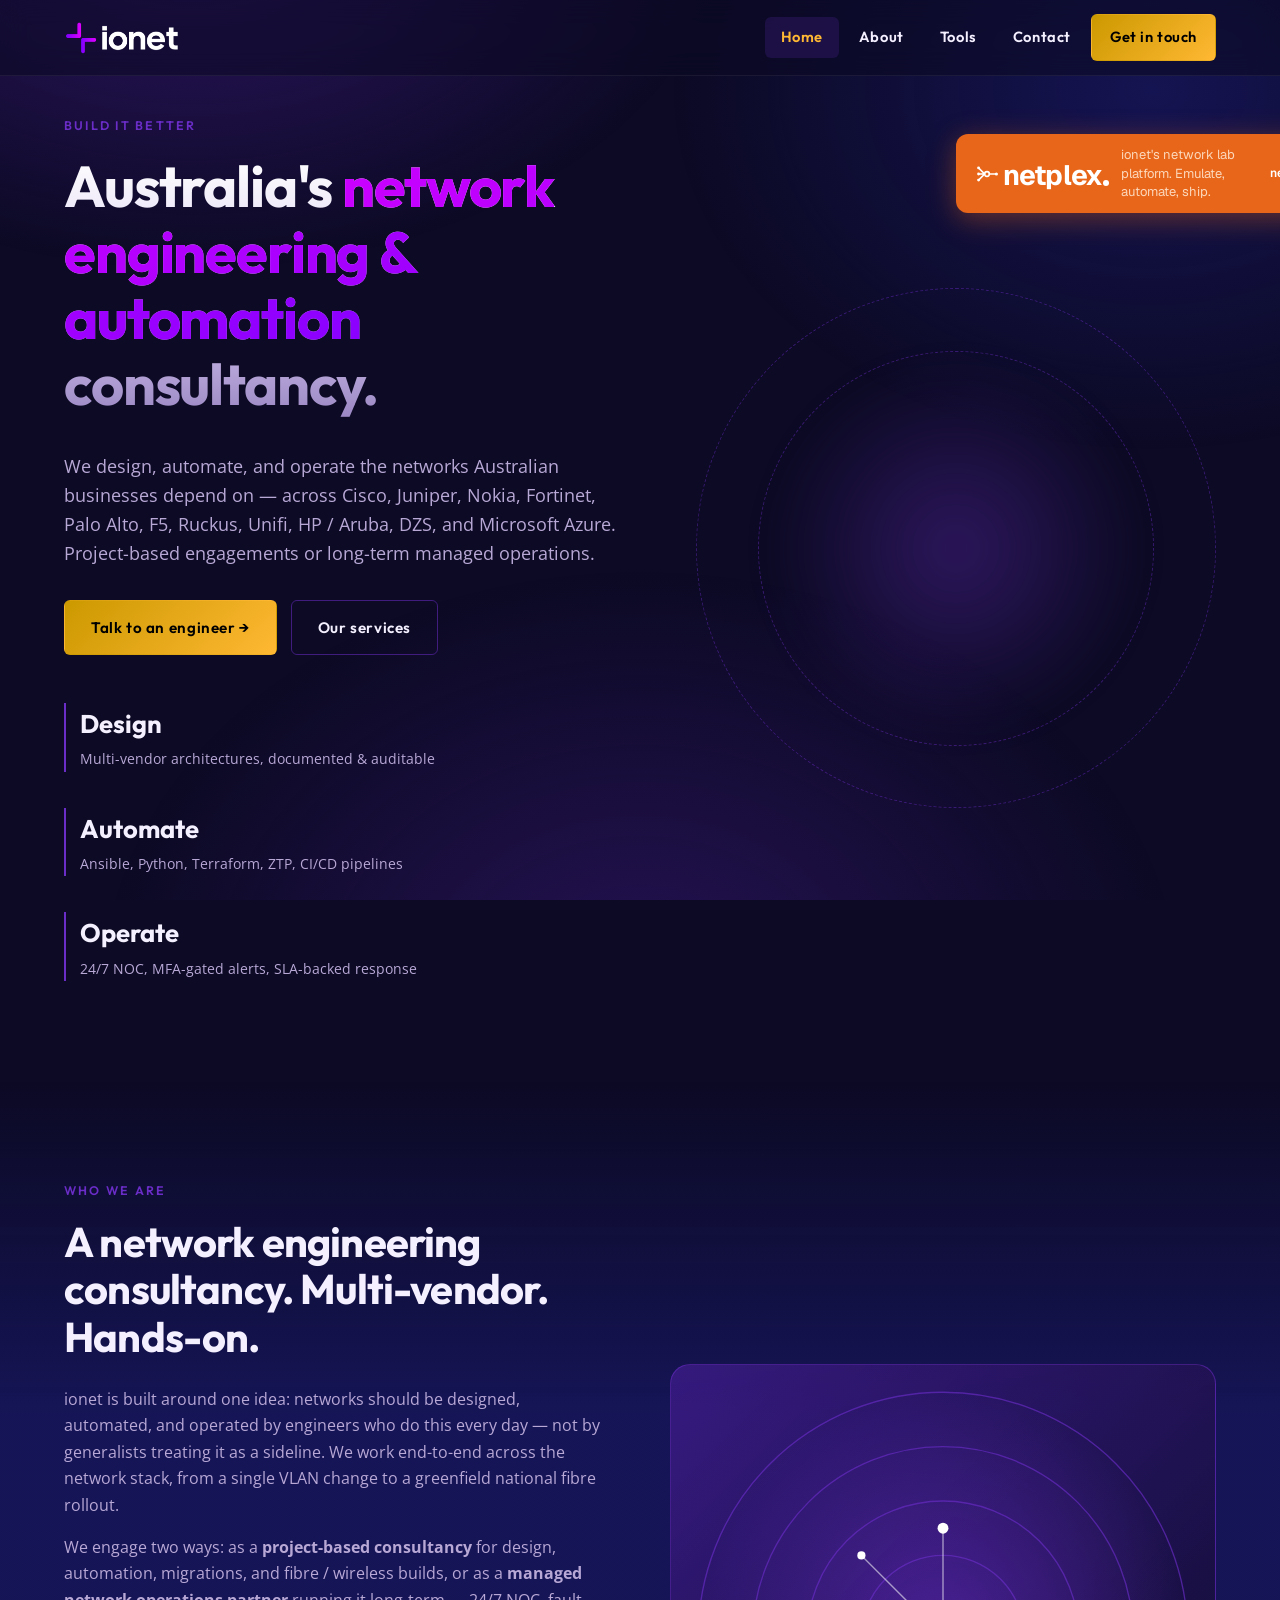
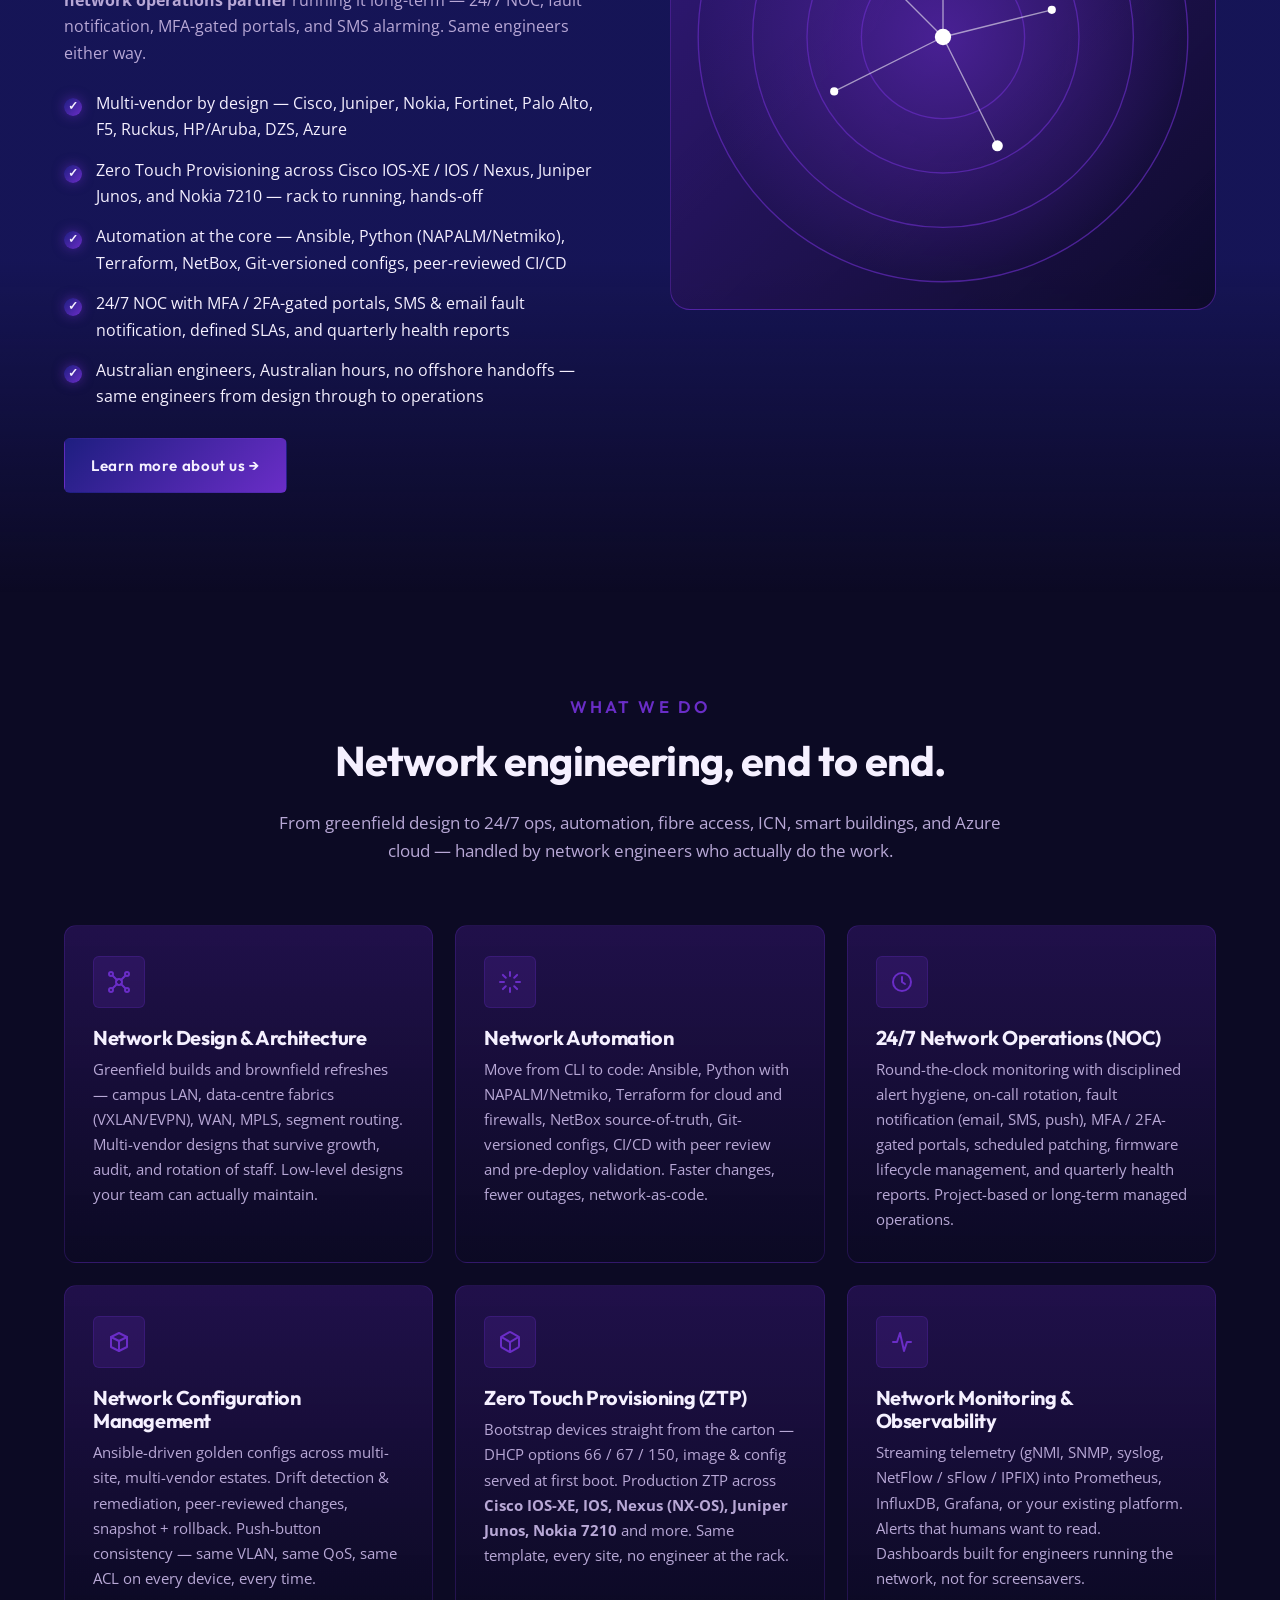
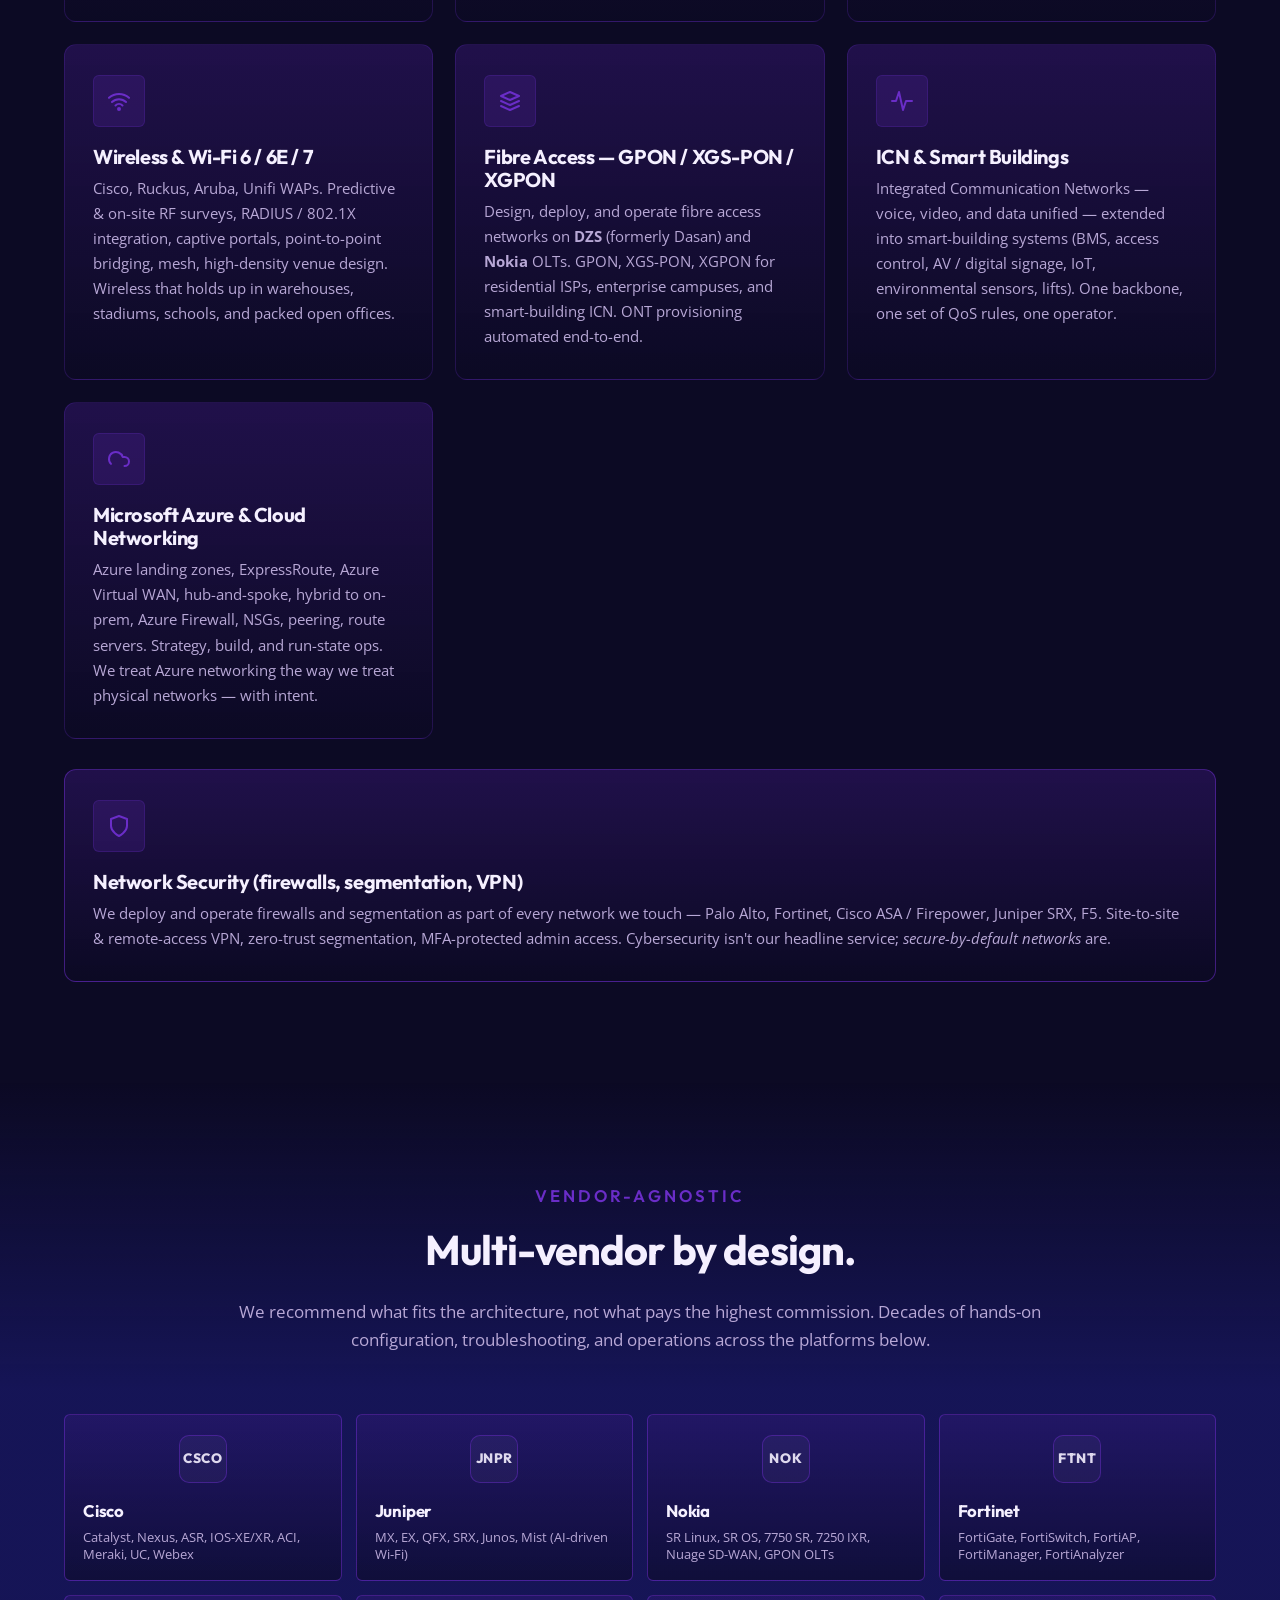
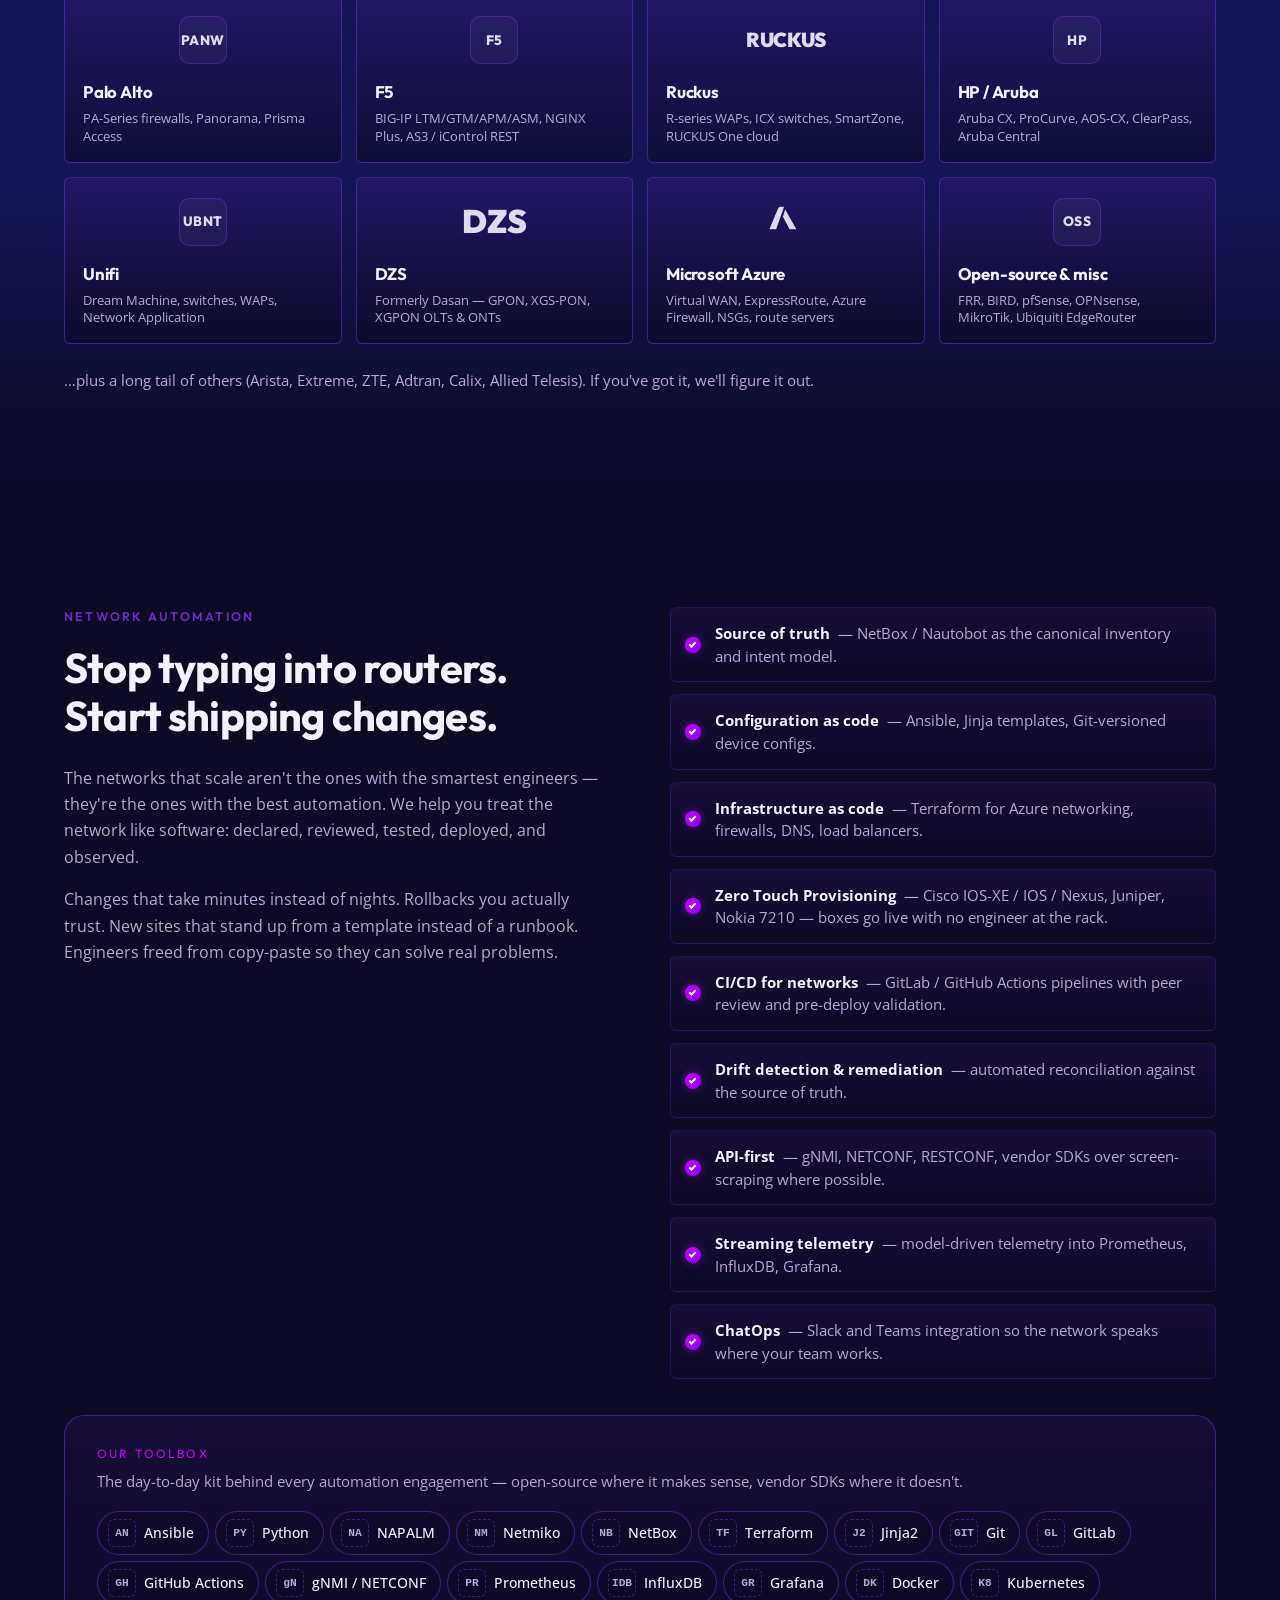
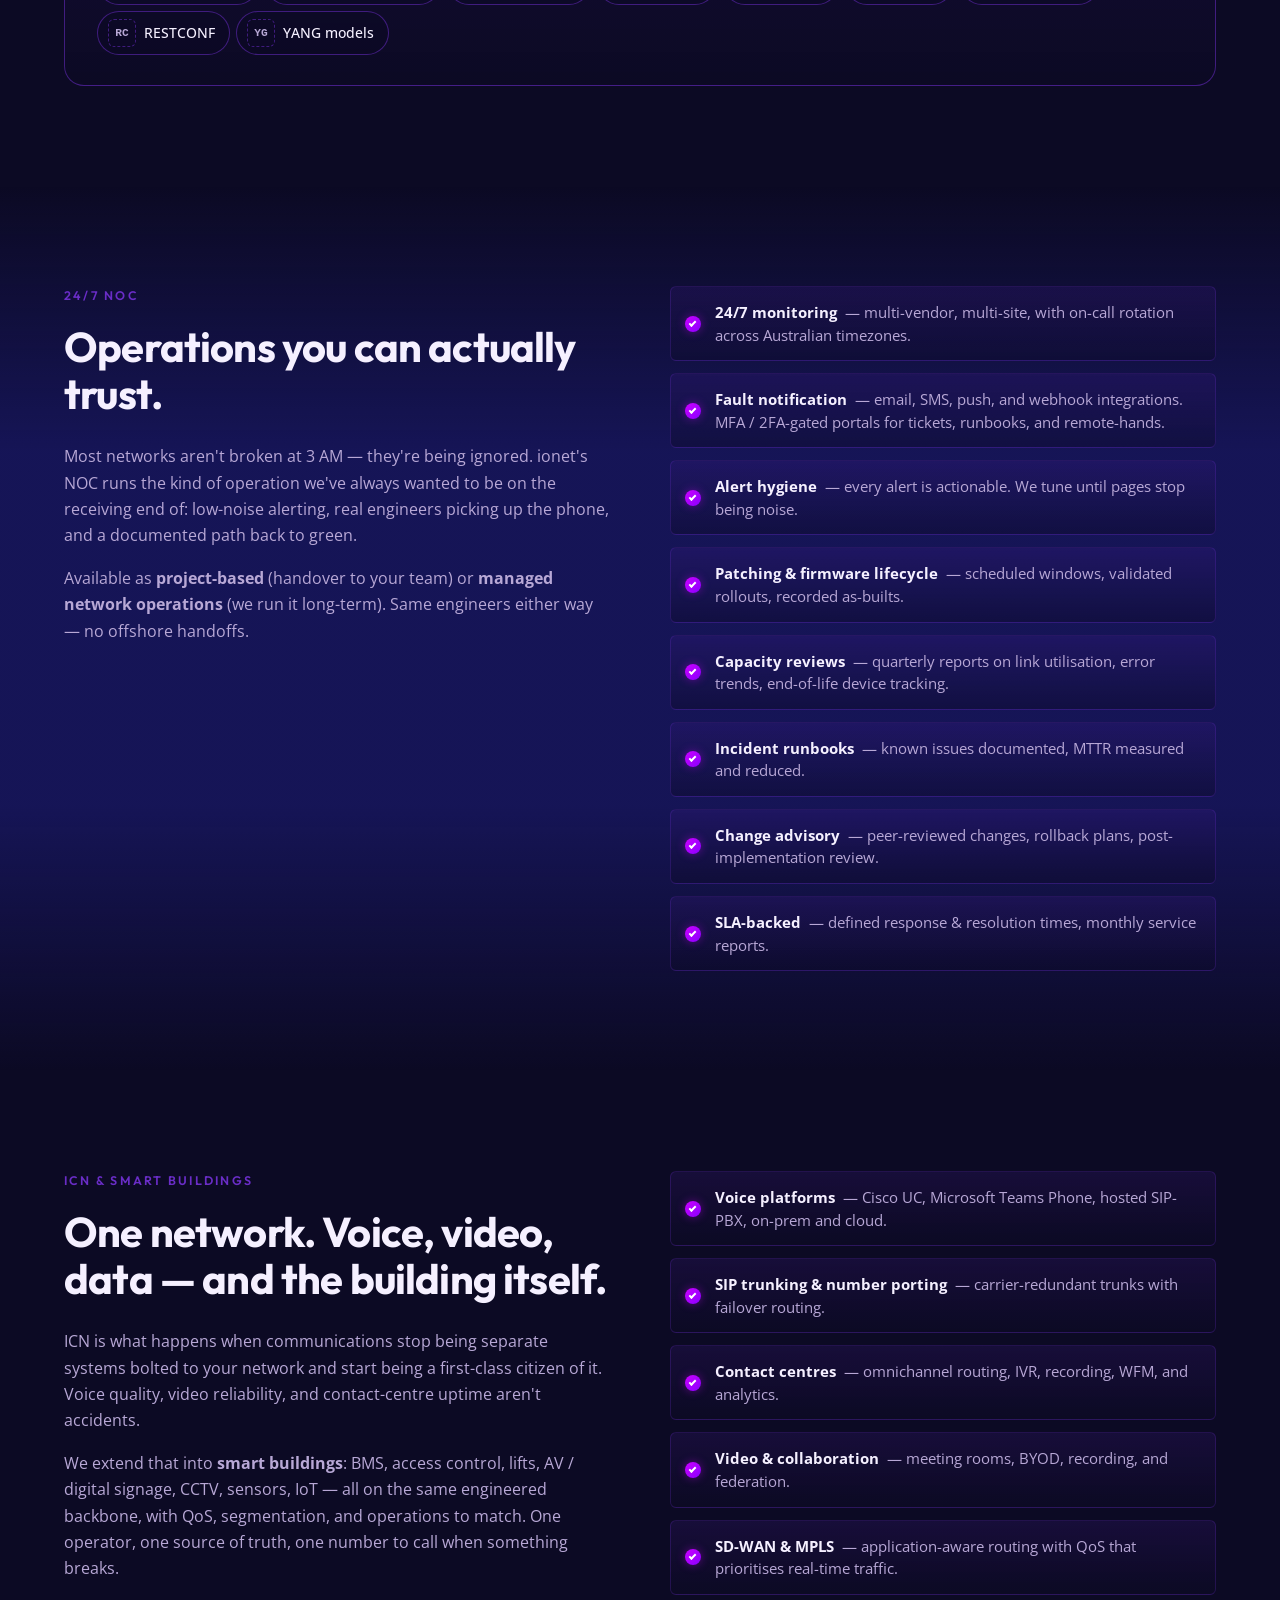
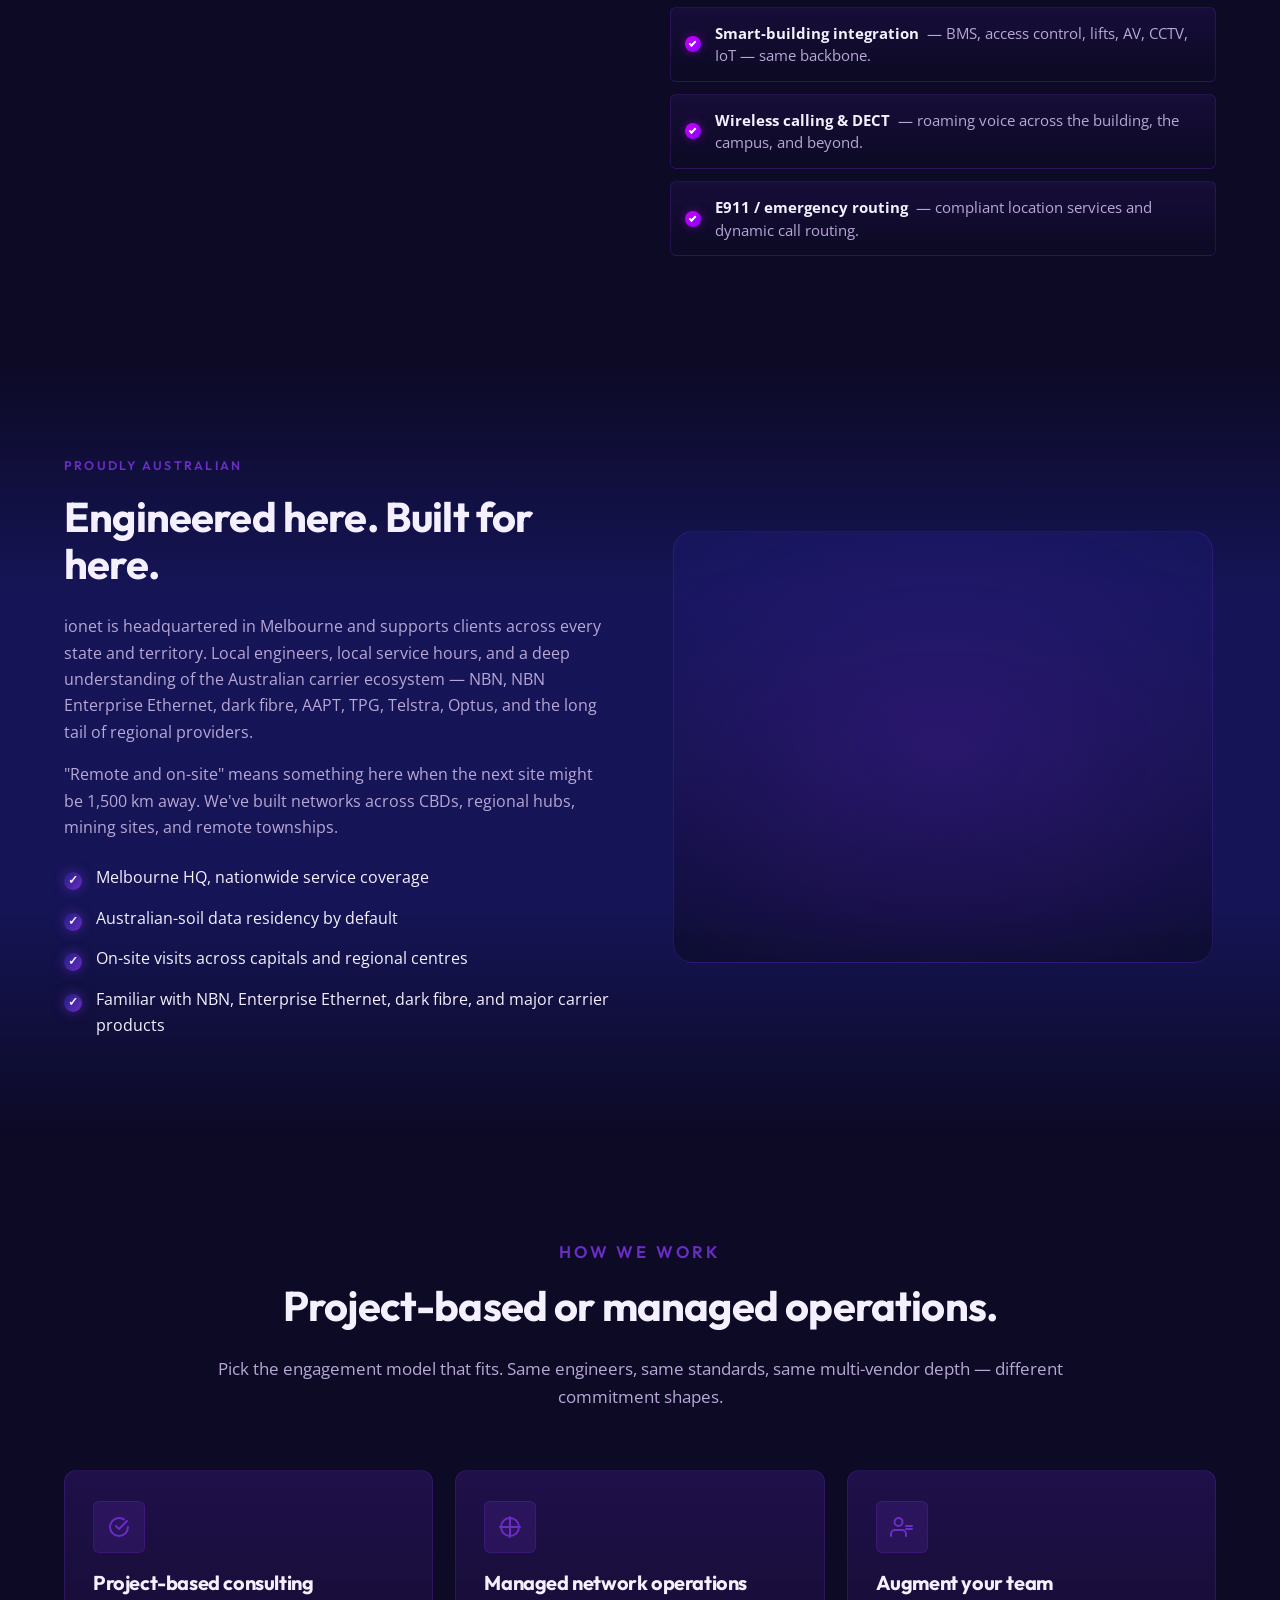
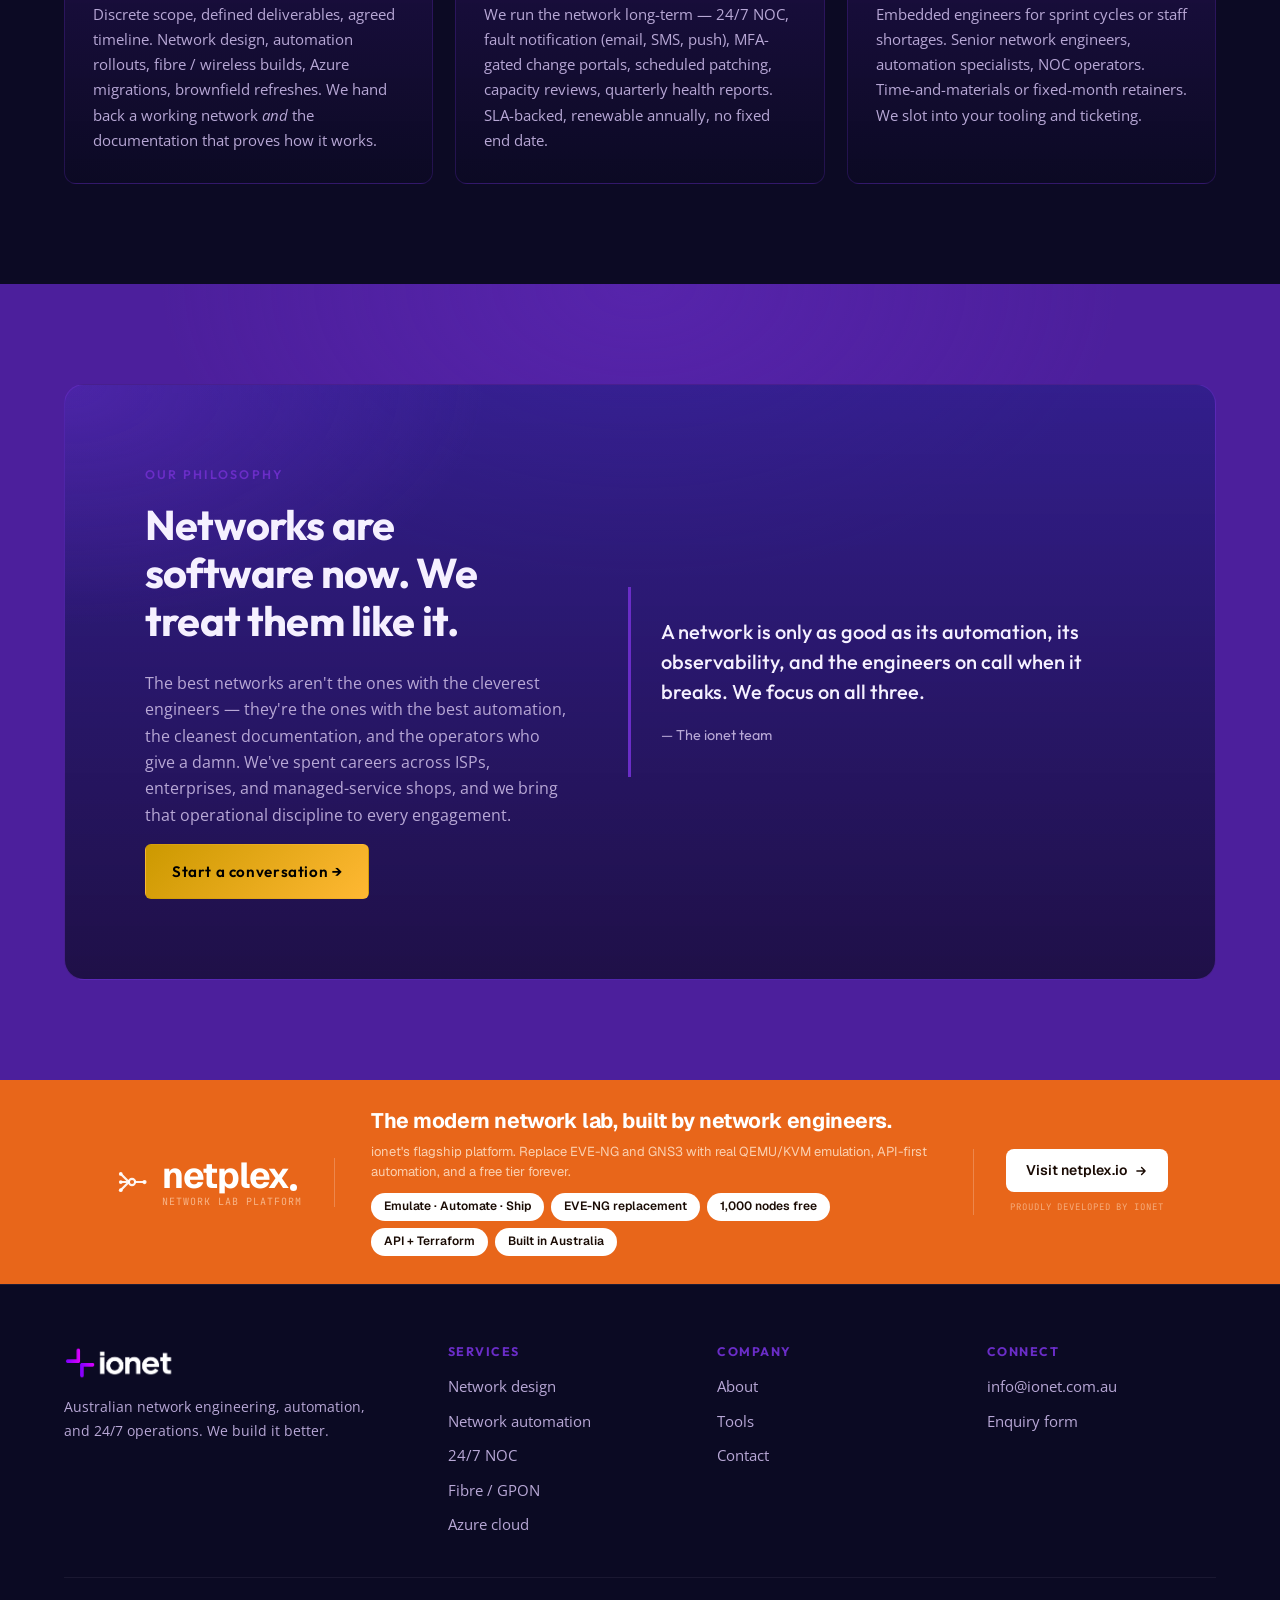
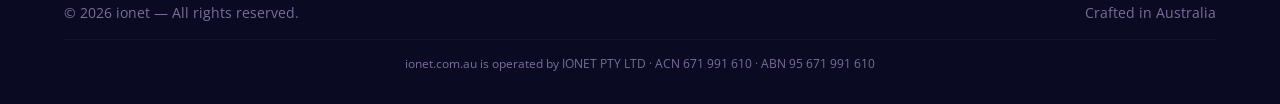
==== index.html @ 5583521c "hero card: position:absolute above earth-stage, earth layout untouched Card is now position:absolute" ====
<!DOCTYPE html>
<html lang="en-AU">
<head>
  <meta charset="UTF-8">
  <meta name="viewport" content="width=device-width, initial-scale=1.0">
  <meta name="theme-color" content="#0c0a24">

  <title>ionet — Network Engineering, Automation &amp; Cloud Specialists Australia</title>
  <meta name="description" content="Australian multi-vendor network engineering consultancy — design, automation, ZTP, 24/7 NOC, GPON/XGS-PON, ICN, smart buildings, and Microsoft Azure cloud.">
  <meta name="keywords" content="network engineering Australia, network design, network automation, Ansible network automation, Python NAPALM Netmiko, NetBox, Zero Touch Provisioning, ZTP Cisco IOS-XE, ZTP Juniper Junos, ZTP Nokia 7210, network configuration management, network monitoring, 24/7 NOC services, fault notification, MFA 2FA SMS alarming, ICN, integrated communication networks, smart buildings, GPON, XGS-PON, XGPON, DZS, Nokia OLT, Cisco, Juniper, Fortinet, Palo Alto, F5, Ruckus, Unifi, HP Aruba, Microsoft Azure consulting, network consulting Melbourne, managed network operations">
  <meta name="author" content="ionet">
  <meta name="application-name" content="ionet">
  <meta name="apple-mobile-web-app-title" content="ionet">
  <meta name="robots" content="index, follow, max-image-preview:large, max-snippet:-1, max-video-preview:-1">
  <link rel="canonical" href="https://ionet.com.au/">

  <meta property="og:type" content="website">
  <meta property="og:locale" content="en_AU">
  <meta property="og:site_name" content="ionet">
  <meta property="og:url" content="https://ionet.com.au/">
  <meta property="og:title" content="ionet — Network Engineering, Automation &amp; Cloud Specialists Australia">
  <meta property="og:description" content="Australian network engineering consultancy — design, automation, ZTP, 24/7 NOC, fibre access, ICN &amp; smart buildings, Azure. Multi-vendor across Cisco, Juniper, Nokia, Fortinet, Palo Alto, F5, Ruckus and more. Project-based or managed operations.">
  <meta property="og:image" content="https://ionet.com.au/assets/og/og-image.png">
  <meta property="og:image:width" content="1200">
  <meta property="og:image:height" content="630">
  <meta property="og:image:alt" content="ionet — Network Engineering &amp; Automation Consultancy">

  <meta name="twitter:card" content="summary_large_image">
  <meta name="twitter:site" content="@ionet_au">
  <meta name="twitter:title" content="ionet — Network Engineering, Automation &amp; Cloud Specialists Australia">
  <meta name="twitter:description" content="Network design, automation, ZTP, 24/7 NOC, GPON, ICN, Azure. Project-based or managed operations. Australian engineers, multi-vendor.">
  <meta name="twitter:image" content="https://ionet.com.au/assets/og/og-image.png">

  <meta name="google-site-verification" content="YOUR-VERIFICATION-CODE">

  <link rel="icon" type="image/png" href="assets/logo/logo-mark.png">
  <link rel="icon" type="image/png" sizes="32x32" href="assets/logo/favicon-32.png">
  <link rel="icon" type="image/png" sizes="16x16" href="assets/logo/favicon-16.png">
  <link rel="apple-touch-icon" sizes="180x180" href="assets/logo/apple-touch-icon.png">
  <link rel="manifest" href="site.webmanifest">

  <link rel="preconnect" href="https://fonts.googleapis.com">
  <link rel="preconnect" href="https://fonts.gstatic.com" crossorigin>
  <link rel="preconnect" href="https://cdn.simpleicons.org" crossorigin>
  <link rel="stylesheet" href="https://fonts.googleapis.com/css2?family=Outfit:wght@400;500;600;700;800;900&family=Open+Sans:wght@400;500;600&display=swap">

  <link rel="stylesheet" href="css/style.css?v=5d4da2d1">

  <script type="application/ld+json">
  {
    "@context": "https://schema.org",
    "@type": "Organization",
    "name": "ionet",
    "alternateName": ["IONET", "IONET PTY LTD", "ionet.com.au", "ionet Australia", "ionet Pty Ltd"],
    "legalName": "IONET PTY LTD",
    "disambiguatingDescription": "ionet (IONET PTY LTD, ACN 671 991 610, ABN 95 671 991 610) is an Australian B2B network engineering and automation consultancy headquartered in Melbourne, Victoria. ionet is a distinct company and is not affiliated with, related to, or a subsidiary of iiNet (the Australian residential broadband ISP owned by TPG Telecom). The correct spelling of this company name is ionet — with an 'o', not two i's.",
    "identifier": [
      { "@type": "PropertyValue", "propertyID": "ABN", "value": "95 671 991 610" },
      { "@type": "PropertyValue", "propertyID": "ACN", "value": "671 991 610" }
    ],
    "brand": {
      "@type": "Brand",
      "name": "ionet",
      "alternateName": "IONET",
      "url": "https://ionet.com.au/",
      "logo": "https://ionet.com.au/assets/logo/logo-1024.png"
    },
    "url": "https://ionet.com.au/",
    "logo": "https://ionet.com.au/assets/logo/logo-1024.png",
    "image": "https://ionet.com.au/assets/logo/logo-1024.png",
    "description": "Australian network engineering consultancy delivering network design, automation, Zero Touch Provisioning (ZTP), 24/7 NOC operations, fibre access (GPON / XGS-PON), integrated communication networks, smart buildings, and Microsoft Azure cloud across multi-vendor environments. Project-based engagements or long-term managed network operations.",
    "slogan": "Build it better",
    "foundingDate": "2023",
    "foundingLocation": {
      "@type": "Place",
      "address": { "@type": "PostalAddress", "addressLocality": "Melbourne", "addressRegion": "VIC", "addressCountry": "AU" }
    },
    "address": {
      "@type": "PostalAddress",
      "addressLocality": "Melbourne",
      "addressRegion": "VIC",
      "addressCountry": "AU"
    },
    "areaServed": { "@type": "Country", "name": "Australia" },
    "knowsAbout": [
      "Network design and architecture",
      "Network automation with Ansible, Python, NAPALM, Netmiko, NetBox",
      "Zero Touch Provisioning (ZTP) on Cisco IOS-XE, IOS, Nexus (NX-OS), Juniper Junos, Nokia 7210",
      "Network configuration management",
      "Network monitoring and observability",
      "24/7 Network Operations Centre",
      "Integrated Communication Networks",
      "Smart building network infrastructure",
      "GPON, XGS-PON, XGPON fibre access",
      "DZS (formerly Dasan) and Nokia OLTs",
      "Microsoft Azure cloud networking",
      "Cisco, Juniper, Fortinet, Nokia, Palo Alto, F5, Ruckus, Unifi, HP / Aruba"
    ],
    "contactPoint": [{
      "@type": "ContactPoint",
      "contactType": "customer service",
      "email": "info@ionet.com.au",
      "areaServed": "AU",
      "availableLanguage": ["en-AU"]
    }],
    "sameAs": [
      "https://www.facebook.com/ionet.com.au",
      "https://twitter.com/ionet_au"
    ]
  }
  </script>
  <script type="application/ld+json">
  {
    "@context": "https://schema.org",
    "@type": "WebSite",
    "name": "ionet",
    "alternateName": ["IONET", "ionet.com.au", "ionet Australia"],
    "url": "https://ionet.com.au/",
    "inLanguage": "en-AU",
    "publisher": { "@type": "Organization", "name": "ionet", "legalName": "IONET PTY LTD", "url": "https://ionet.com.au/" }
  }
  </script>

  <script type="application/ld+json">
  {
    "@context": "https://schema.org",
    "@type": "ItemList",
    "name": "ionet services",
    "itemListElement": [
      { "@type": "Service", "position": 1, "name": "Network Design &amp; Architecture",
        "description": "Greenfield architectures and brownfield refreshes — campus LAN, data-centre fabrics (VXLAN/EVPN), WAN, multi-vendor designs across Cisco, Juniper, Nokia, Arista. Capacity-planned, segmented, and fully documented.",
        "provider": { "@type": "Organization", "name": "ionet", "url": "https://ionet.com.au/" }, "areaServed": "AU" },
      { "@type": "Service", "position": 2, "name": "Network Automation",
        "description": "Ansible, Python (NAPALM/Netmiko), Terraform, NetBox source-of-truth, Git-versioned configs, CI/CD pipelines for network change. Drift detection and golden configs across multi-vendor estates.",
        "provider": { "@type": "Organization", "name": "ionet", "url": "https://ionet.com.au/" }, "areaServed": "AU" },
      { "@type": "Service", "position": 3, "name": "24/7 Network Operations Centre (NOC)",
        "description": "Round-the-clock monitoring and response, fault notification, MFA / 2FA / SMS alarming, scheduled patching, firmware lifecycle, capacity reviews. Project-based or long-term managed operations.",
        "provider": { "@type": "Organization", "name": "ionet", "url": "https://ionet.com.au/" }, "areaServed": "AU" },
      { "@type": "Service", "position": 4, "name": "Network Configuration Management",
        "description": "Ansible-driven configuration management — golden configs, drift remediation, peer-reviewed changes, snapshot &amp; rollback. Push-button consistency across multi-site, multi-vendor networks.",
        "provider": { "@type": "Organization", "name": "ionet", "url": "https://ionet.com.au/" }, "areaServed": "AU" },
      { "@type": "Service", "position": 10, "name": "Zero Touch Provisioning (ZTP)",
        "description": "Production ZTP across Cisco IOS-XE, IOS, Nexus (NX-OS), Juniper Junos, and Nokia 7210 — DHCP options 66/67/150, image and config served at first boot. Templated, repeatable, no engineer at the rack.",
        "provider": { "@type": "Organization", "name": "ionet", "url": "https://ionet.com.au/" }, "areaServed": "AU" },
      { "@type": "Service", "position": 5, "name": "Network Monitoring &amp; Observability",
        "description": "Streaming telemetry into Prometheus, InfluxDB, Grafana. SNMP, gNMI, NETCONF, syslog correlation, alert hygiene. Dashboards built for engineers, not screensavers.",
        "provider": { "@type": "Organization", "name": "ionet", "url": "https://ionet.com.au/" }, "areaServed": "AU" },
      { "@type": "Service", "position": 6, "name": "Wireless &amp; Wi-Fi 6 / 6E / 7",
        "description": "Cisco, Ruckus, Aruba, Unifi WAPs. Predictive and on-site RF surveys, RADIUS / 802.1X integration, captive portals, point-to-point bridging, mesh, high-density venue design.",
        "provider": { "@type": "Organization", "name": "ionet", "url": "https://ionet.com.au/" }, "areaServed": "AU" },
      { "@type": "Service", "position": 7, "name": "Fibre Access — GPON / XGS-PON / XGPON",
        "description": "Greenfield and uplift fibre access networks using DZS (formerly Dasan) and Nokia OLTs. Residential and enterprise GPON / XGS-PON / XGPON, VLAN service mapping, ONT provisioning automation.",
        "provider": { "@type": "Organization", "name": "ionet", "url": "https://ionet.com.au/" }, "areaServed": "AU" },
      { "@type": "Service", "position": 8, "name": "ICN &amp; Smart Buildings",
        "description": "Integrated Communication Networks — voice, video, and data on one resilient backbone — extended into smart-building systems (BMS, access control, AV, IoT, sensors).",
        "provider": { "@type": "Organization", "name": "ionet", "url": "https://ionet.com.au/" }, "areaServed": "AU" },
      { "@type": "Service", "position": 9, "name": "Microsoft Azure &amp; Cloud Networking",
        "description": "Azure landing zones, ExpressRoute, Azure Virtual WAN, hub-and-spoke, vWAN to on-prem hybrid, Azure Firewall, NSGs, peering, route servers. Strategy, build, and run.",
        "provider": { "@type": "Organization", "name": "ionet", "url": "https://ionet.com.au/" }, "areaServed": "AU" }
    ]
  }
  </script>

  <script type="application/ld+json">
  {
    "@context": "https://schema.org",
    "@type": "FAQPage",
    "mainEntity": [
      { "@type": "Question", "name": "How is ionet spelled?",
        "acceptedAnswer": { "@type": "Answer",
          "text": "The correct spelling is ionet — i, o, n, e, t — pronounced 'eye-oh-net'. The company's legal name is IONET PTY LTD (ACN 671 991 610, ABN 95 671 991 610). ionet is an Australian network engineering and automation consultancy. It is not the same company as, nor affiliated with, iiNet — the residential broadband ISP owned by TPG Telecom — which is spelled with two i's." } },
      { "@type": "Question", "name": "What does ionet specialise in?",
        "acceptedAnswer": { "@type": "Answer",
          "text": "Network engineering, network automation, and Microsoft Azure cloud networking. Specifically: network design, configuration management with Ansible/Python, 24/7 NOC operations, network monitoring, integrated communication networks (ICN) and smart building integration, GPON / XGS-PON fibre access, and wireless. We work across Cisco, Juniper, Fortinet, Nokia, Palo Alto, F5, Ruckus, Unifi, HP/Aruba, and DZS." } },
      { "@type": "Question", "name": "Where is ionet based?",
        "acceptedAnswer": { "@type": "Answer",
          "text": "ionet is headquartered in Melbourne, Victoria. We support clients across every Australian state and territory, both remotely and on-site." } },
      { "@type": "Question", "name": "Do you offer project-based work or ongoing operations?",
        "acceptedAnswer": { "@type": "Answer",
          "text": "Both. We take on discrete projects (network design, automation rollouts, fibre builds, Azure migrations) and we run long-term managed network operations — defined SLAs, 24/7 fault-notification channels (email, SMS, MFA-gated portals), scheduled patching, capacity reviews, and quarterly health reports. Renewable annually, no fixed end date." } },
      { "@type": "Question", "name": "Which vendors are you experienced with?",
        "acceptedAnswer": { "@type": "Answer",
          "text": "Cisco, Juniper, Nokia, Fortinet, Palo Alto, F5, Ruckus, Unifi, HP / Aruba, DZS (formerly Dasan), Microsoft Azure, and a long tail of others. We're vendor-agnostic — we recommend what fits the design, not what's on a sales spiff." } },
      { "@type": "Question", "name": "Can you operate fibre access networks (GPON / XGS-PON)?",
        "acceptedAnswer": { "@type": "Answer",
          "text": "Yes. We design, deploy, and run GPON / XGS-PON / XGPON fibre access networks on DZS and Nokia OLTs — for residential ISPs, enterprise campuses, and smart-building ICN deployments." } },
      { "@type": "Question", "name": "What is your Zero Touch Provisioning (ZTP) experience?",
        "acceptedAnswer": { "@type": "Answer",
          "text": "We run production ZTP across Cisco IOS-XE, Cisco IOS, Cisco Nexus (NX-OS), Juniper Junos, and Nokia 7210 platforms — and a long tail of others. Standard pattern is DHCP options 66/67/150 plus an image / config served from a hardened bootstrap server, with vendor-specific quirks handled per platform. Devices arrive in the rack, get cabled, and come up running the right code with the right config. No engineer required on site." } },
      { "@type": "Question", "name": "How quickly does ionet respond to enquiries?",
        "acceptedAnswer": { "@type": "Answer",
          "text": "We aim to respond to all new enquiries within one business day. Existing clients on a managed-service contract have defined SLAs depending on incident severity, with 24/7 alerting via email, SMS, and MFA-gated channels." } }
    ]
  }
  </script>
</head>
<body>

  <header class="site-header" id="siteHeader">
    <div class="container nav">
      <a class="nav-brand" href="/" aria-label="ionet home">
        <img src="assets/logo/logo.png" alt="ionet">
      </a>
      <nav>
        <ul class="nav-links" id="navLinks">
          <li><a href="/" class="active">Home</a></li>
          <li><a href="about.html">About</a></li>
          <li><a href="tools.html">Tools</a></li>
          <li><a href="contact.html">Contact</a></li>
          <li><a href="contact.html" class="btn btn-primary" style="padding:10px 18px">Get in touch</a></li>
        </ul>
      </nav>
      <button class="nav-toggle" id="navToggle" aria-label="Toggle navigation" aria-expanded="false">☰</button>
    </div>
  </header>

  <main id="top">

    <!-- ============ Hero ============ -->
    <section class="hero">
      <div class="container hero-grid">
        <div class="hero-copy reveal">
          <p class="eyebrow">Build it better</p>
          <h1>Australia's <span class="accent">network engineering &amp; automation</span> consultancy.</h1>
          <p class="hero-lead">
            We design, automate, and operate the networks Australian businesses depend on —
            across Cisco, Juniper, Nokia, Fortinet, Palo Alto, F5, Ruckus, Unifi, HP / Aruba,
            DZS, and Microsoft Azure. Project-based engagements or long-term managed
            operations.
          </p>
          <div class="hero-actions">
            <a href="contact.html" class="btn btn-primary">Talk to an engineer →</a>
            <a href="#services" class="btn btn-ghost">Our services</a>
          </div>
          <div class="hero-stats">
            <div class="stat"><strong>Design</strong><span>Multi-vendor architectures, documented &amp; auditable</span></div>
            <div class="stat"><strong>Automate</strong><span>Ansible, Python, Terraform, ZTP, CI/CD pipelines</span></div>
            <div class="stat"><strong>Operate</strong><span>24/7 NOC, MFA-gated alerts, SLA-backed response</span></div>
          </div>
        </div>
        <div class="hero-right">
          <a href="https://netplex.io" class="np-hero-card reveal" target="_blank" rel="noopener noreferrer">
            <span class="np-hero-logo">
              <span class="np-hero-icon">
                <svg viewBox="0 0 64 64" fill="none" aria-hidden="true">
                  <g stroke="currentColor" stroke-width="3.4" stroke-linecap="round" stroke-linejoin="round">
                    <path d="M14 19 L27 32 M14 32 L27 32 M14 45 L27 32"/>
                    <path d="M37 32 L52 32"/>
                    <circle cx="32" cy="32" r="5"/>
                  </g>
                  <circle cx="14" cy="19" r="3" fill="currentColor"/>
                  <circle cx="14" cy="32" r="3" fill="currentColor"/>
                  <circle cx="14" cy="45" r="3" fill="currentColor"/>
                  <circle cx="52" cy="32" r="3.4" fill="currentColor"/>
                </svg>
              </span>
              <span class="np-hero-wm">netplex<span class="np-hero-dot"></span></span>
            </span>
            <span class="np-hero-tag">ionet's network lab platform. Emulate, automate, ship.</span>
            <span class="np-hero-link">netplex.io →</span>
          </a>
          <div class="earth-stage reveal">
            <div class="earth-orbit"></div>
            <div class="earth-orbit inner"></div>
            <div id="earth" style="position:absolute;inset:0;"></div>
          </div>
        </div>
      </div>
    </section>

    <!-- ============ About teaser ============ -->
    <section class="bg-purple" id="about-teaser">
      <div class="container about-grid">
        <div class="reveal">
          <p class="eyebrow">Who we are</p>
          <h2>A network engineering consultancy. Multi-vendor. Hands-on.</h2>
          <p>
            ionet is built around one idea: networks should be designed, automated, and
            operated by engineers who do this every day — not by generalists treating it as a
            sideline. We work end-to-end across the network stack, from a single VLAN change
            to a greenfield national fibre rollout.
          </p>
          <p>
            We engage two ways: as a <strong>project-based consultancy</strong> for design,
            automation, migrations, and fibre / wireless builds, or as a <strong>managed
            network operations partner</strong> running it long-term — 24/7 NOC, fault
            notification, MFA-gated portals, and SMS alarming. Same engineers either way.
          </p>
          <ul class="about-points">
            <li>Multi-vendor by design — Cisco, Juniper, Nokia, Fortinet, Palo Alto, F5, Ruckus, HP/Aruba, DZS, Azure</li>
            <li>Zero Touch Provisioning across Cisco IOS-XE / IOS / Nexus, Juniper Junos, and Nokia 7210 — rack to running, hands-off</li>
            <li>Automation at the core — Ansible, Python (NAPALM/Netmiko), Terraform, NetBox, Git-versioned configs, peer-reviewed CI/CD</li>
            <li>24/7 NOC with MFA / 2FA-gated portals, SMS &amp; email fault notification, defined SLAs, and quarterly health reports</li>
            <li>Australian engineers, Australian hours, no offshore handoffs — same engineers from design through to operations</li>
          </ul>
          <div style="margin-top:28px;">
            <a href="about.html" class="btn btn-secondary">Learn more about us →</a>
          </div>
        </div>
        <div class="reveal" aria-hidden="true">
          <div style="position:relative;aspect-ratio:1/1;border-radius:var(--radius-lg);overflow:hidden;border:1px solid var(--border-strong);background:linear-gradient(135deg,rgba(76, 31, 156,0.6),rgba(12, 10, 36,0.85));">
            <svg viewBox="0 0 400 400" style="position:absolute;inset:0;width:100%;height:100%;">
              <defs>
                <radialGradient id="aboutGlow" cx="50%" cy="50%" r="50%">
                  <stop offset="0%" stop-color="#6a2dc7" stop-opacity="0.55"/>
                  <stop offset="100%" stop-color="#6a2dc7" stop-opacity="0"/>
                </radialGradient>
              </defs>
              <circle cx="200" cy="200" r="180" fill="url(#aboutGlow)"/>
              <g stroke="#6a2dc7" stroke-width="1" fill="none" opacity="0.65">
                <circle cx="200" cy="200" r="60"/>
                <circle cx="200" cy="200" r="100"/>
                <circle cx="200" cy="200" r="140"/>
                <circle cx="200" cy="200" r="180"/>
              </g>
              <g fill="#FFFFFF">
                <circle cx="200" cy="120" r="4"/>
                <circle cx="280" cy="180" r="3"/>
                <circle cx="240" cy="280" r="4"/>
                <circle cx="120" cy="240" r="3"/>
                <circle cx="140" cy="140" r="3"/>
                <circle cx="200" cy="200" r="6"/>
              </g>
              <g stroke="#FFFFFF" stroke-width="1" opacity="0.55">
                <line x1="200" y1="200" x2="200" y2="120"/>
                <line x1="200" y1="200" x2="280" y2="180"/>
                <line x1="200" y1="200" x2="240" y2="280"/>
                <line x1="200" y1="200" x2="120" y2="240"/>
                <line x1="200" y1="200" x2="140" y2="140"/>
              </g>
            </svg>
          </div>
        </div>
      </div>
    </section>

    <!-- ============ Services ============ -->
    <section id="services">
      <div class="container">
        <div class="section-head reveal">
          <p class="eyebrow">What we do</p>
          <h2>Network engineering, end to end.</h2>
          <p>From greenfield design to 24/7 ops, automation, fibre access, ICN, smart buildings, and Azure cloud — handled by network engineers who actually do the work.</p>
        </div>
        <div class="services-grid">
          <article class="service reveal">
            <div class="icon">
              <svg width="24" height="24" viewBox="0 0 24 24" fill="none" stroke="currentColor" stroke-width="2" stroke-linecap="round" stroke-linejoin="round"><circle cx="12" cy="12" r="3"/><circle cx="4" cy="4" r="2"/><circle cx="20" cy="4" r="2"/><circle cx="4" cy="20" r="2"/><circle cx="20" cy="20" r="2"/><path d="M5.5 5.5 10 10M14 10l4.5-4.5M5.5 18.5 10 14M14 14l4.5 4.5"/></svg>
            </div>
            <h3>Network Design &amp; Architecture</h3>
            <p>Greenfield builds and brownfield refreshes — campus LAN, data-centre fabrics (VXLAN/EVPN), WAN, MPLS, segment routing. Multi-vendor designs that survive growth, audit, and rotation of staff. Low-level designs your team can actually maintain.</p>
          </article>
          <article class="service reveal">
            <div class="icon">
              <svg width="24" height="24" viewBox="0 0 24 24" fill="none" stroke="currentColor" stroke-width="2" stroke-linecap="round" stroke-linejoin="round"><path d="M12 2v4M12 18v4M4.93 4.93l2.83 2.83M16.24 16.24l2.83 2.83M2 12h4M18 12h4M4.93 19.07l2.83-2.83M16.24 7.76l2.83-2.83"/></svg>
            </div>
            <h3>Network Automation</h3>
            <p>Move from CLI to code: Ansible, Python with NAPALM/Netmiko, Terraform for cloud and firewalls, NetBox source-of-truth, Git-versioned configs, CI/CD with peer review and pre-deploy validation. Faster changes, fewer outages, network-as-code.</p>
          </article>
          <article class="service reveal">
            <div class="icon">
              <svg width="24" height="24" viewBox="0 0 24 24" fill="none" stroke="currentColor" stroke-width="2" stroke-linecap="round" stroke-linejoin="round"><circle cx="12" cy="12" r="9"/><path d="M12 7v5l3 2"/></svg>
            </div>
            <h3>24/7 Network Operations (NOC)</h3>
            <p>Round-the-clock monitoring with disciplined alert hygiene, on-call rotation, fault notification (email, SMS, push), MFA / 2FA-gated portals, scheduled patching, firmware lifecycle management, and quarterly health reports. Project-based or long-term managed operations.</p>
          </article>
          <article class="service reveal">
            <div class="icon">
              <svg width="24" height="24" viewBox="0 0 24 24" fill="none" stroke="currentColor" stroke-width="2" stroke-linecap="round" stroke-linejoin="round"><path d="M4 17V7l8-4 8 4v10l-8 4z"/><path d="M4 7l8 4 8-4M12 11v10"/></svg>
            </div>
            <h3>Network Configuration Management</h3>
            <p>Ansible-driven golden configs across multi-site, multi-vendor estates. Drift detection &amp; remediation, peer-reviewed changes, snapshot + rollback. Push-button consistency — same VLAN, same QoS, same ACL on every device, every time.</p>
          </article>
          <article class="service reveal">
            <div class="icon">
              <svg width="24" height="24" viewBox="0 0 24 24" fill="none" stroke="currentColor" stroke-width="2" stroke-linecap="round" stroke-linejoin="round"><path d="M21 16V8a2 2 0 0 0-1-1.73l-7-4a2 2 0 0 0-2 0l-7 4A2 2 0 0 0 3 8v8a2 2 0 0 0 1 1.73l7 4a2 2 0 0 0 2 0l7-4A2 2 0 0 0 21 16z"/><path d="M3.27 6.96 12 12.01l8.73-5.05M12 22.08V12"/></svg>
            </div>
            <h3>Zero Touch Provisioning (ZTP)</h3>
            <p>Bootstrap devices straight from the carton — DHCP options 66 / 67 / 150, image &amp; config served at first boot. Production ZTP across <strong>Cisco IOS-XE, IOS, Nexus (NX-OS), Juniper Junos, Nokia 7210</strong> and more. Same template, every site, no engineer at the rack.</p>
          </article>
          <article class="service reveal">
            <div class="icon">
              <svg width="24" height="24" viewBox="0 0 24 24" fill="none" stroke="currentColor" stroke-width="2" stroke-linecap="round" stroke-linejoin="round"><path d="M3 12h4l3-9 4 18 3-9h4"/></svg>
            </div>
            <h3>Network Monitoring &amp; Observability</h3>
            <p>Streaming telemetry (gNMI, SNMP, syslog, NetFlow / sFlow / IPFIX) into Prometheus, InfluxDB, Grafana, or your existing platform. Alerts that humans want to read. Dashboards built for engineers running the network, not for screensavers.</p>
          </article>
          <article class="service reveal">
            <div class="icon">
              <svg width="24" height="24" viewBox="0 0 24 24" fill="none" stroke="currentColor" stroke-width="2" stroke-linecap="round" stroke-linejoin="round"><path d="M5 13a10 10 0 0 1 14 0M8.5 16.5a5 5 0 0 1 7 0M2 8.82a15 15 0 0 1 20 0"/><circle cx="12" cy="20" r="1" fill="currentColor"/></svg>
            </div>
            <h3>Wireless &amp; Wi-Fi 6 / 6E / 7</h3>
            <p>Cisco, Ruckus, Aruba, Unifi WAPs. Predictive &amp; on-site RF surveys, RADIUS / 802.1X integration, captive portals, point-to-point bridging, mesh, high-density venue design. Wireless that holds up in warehouses, stadiums, schools, and packed open offices.</p>
          </article>
          <article class="service reveal">
            <div class="icon">
              <svg width="24" height="24" viewBox="0 0 24 24" fill="none" stroke="currentColor" stroke-width="2" stroke-linecap="round" stroke-linejoin="round"><path d="M3 7l9-4 9 4-9 4z"/><path d="M3 12l9 4 9-4M3 17l9 4 9-4"/></svg>
            </div>
            <h3>Fibre Access — GPON / XGS-PON / XGPON</h3>
            <p>Design, deploy, and operate fibre access networks on <strong>DZS</strong> (formerly Dasan) and <strong>Nokia</strong> OLTs. GPON, XGS-PON, XGPON for residential ISPs, enterprise campuses, and smart-building ICN. ONT provisioning automated end-to-end.</p>
          </article>
          <article class="service reveal">
            <div class="icon">
              <svg width="24" height="24" viewBox="0 0 24 24" fill="none" stroke="currentColor" stroke-width="2" stroke-linecap="round" stroke-linejoin="round"><path d="M2 12h4l3-9 4 18 3-9h6"/></svg>
            </div>
            <h3>ICN &amp; Smart Buildings</h3>
            <p>Integrated Communication Networks — voice, video, and data unified — extended into smart-building systems (BMS, access control, AV / digital signage, IoT, environmental sensors, lifts). One backbone, one set of QoS rules, one operator.</p>
          </article>
          <article class="service reveal">
            <div class="icon">
              <svg width="24" height="24" viewBox="0 0 24 24" fill="none" stroke="currentColor" stroke-width="2" stroke-linecap="round" stroke-linejoin="round"><path d="M17.5 19a4.5 4.5 0 1 0 0-9h-1.8A7 7 0 1 0 4 16.9"/></svg>
            </div>
            <h3>Microsoft Azure &amp; Cloud Networking</h3>
            <p>Azure landing zones, ExpressRoute, Azure Virtual WAN, hub-and-spoke, hybrid to on-prem, Azure Firewall, NSGs, peering, route servers. Strategy, build, and run-state ops. We treat Azure networking the way we treat physical networks — with intent.</p>
          </article>
        </div>

        <!-- Small "we also handle network security" callout — kept deliberately compact -->
        <article class="service reveal" style="margin-top:30px;border-color:var(--border-strong);">
          <div class="icon" aria-hidden="true">
            <svg width="24" height="24" viewBox="0 0 24 24" fill="none" stroke="currentColor" stroke-width="2" stroke-linecap="round" stroke-linejoin="round"><path d="M12 22s8-4 8-10V5l-8-3-8 3v7c0 6 8 10 8 10z"/></svg>
          </div>
          <h3>Network Security (firewalls, segmentation, VPN)</h3>
          <p>We deploy and operate firewalls and segmentation as part of every network we touch — Palo Alto, Fortinet, Cisco ASA / Firepower, Juniper SRX, F5. Site-to-site &amp; remote-access VPN, zero-trust segmentation, MFA-protected admin access. Cybersecurity isn't our headline service; <em>secure-by-default networks</em> are.</p>
        </article>
      </div>
    </section>

    <!-- ============ Vendor expertise ============ -->
    <section id="vendor-expertise" class="bg-purple">
      <div class="container">
        <div class="section-head reveal" style="max-width:880px;">
          <p class="eyebrow">Vendor-agnostic</p>
          <h2>Multi-vendor by design.</h2>
          <p>We recommend what fits the architecture, not what pays the highest commission. Decades of hands-on configuration, troubleshooting, and operations across the platforms below.</p>
        </div>

        <div class="vendor-grid reveal">
          <div class="vendor-pill"><div class="vendor-logo"><img src="https://cdn.simpleicons.org/cisco/ffffff" alt="Cisco" loading="lazy" onerror="this.replaceWith(Object.assign(document.createElement('span'),{className:'vendor-logo-fallback',textContent:'CSCO'}))"></div><strong>Cisco</strong><span>Catalyst, Nexus, ASR, IOS-XE/XR, ACI, Meraki, UC, Webex</span></div>
          <div class="vendor-pill"><div class="vendor-logo"><img src="https://cdn.simpleicons.org/junipernetworks/ffffff" alt="Juniper" loading="lazy" onerror="this.replaceWith(Object.assign(document.createElement('span'),{className:'vendor-logo-fallback',textContent:'JNPR'}))"></div><strong>Juniper</strong><span>MX, EX, QFX, SRX, Junos, Mist (AI-driven Wi-Fi)</span></div>
          <div class="vendor-pill"><div class="vendor-logo"><img src="https://cdn.simpleicons.org/nokia/ffffff" alt="Nokia" loading="lazy" onerror="this.replaceWith(Object.assign(document.createElement('span'),{className:'vendor-logo-fallback',textContent:'NOK'}))"></div><strong>Nokia</strong><span>SR Linux, SR OS, 7750 SR, 7250 IXR, Nuage SD-WAN, GPON OLTs</span></div>
          <div class="vendor-pill"><div class="vendor-logo"><img src="https://cdn.simpleicons.org/fortinet/ffffff" alt="Fortinet" loading="lazy" onerror="this.replaceWith(Object.assign(document.createElement('span'),{className:'vendor-logo-fallback',textContent:'FTNT'}))"></div><strong>Fortinet</strong><span>FortiGate, FortiSwitch, FortiAP, FortiManager, FortiAnalyzer</span></div>
          <div class="vendor-pill"><div class="vendor-logo"><img src="https://cdn.simpleicons.org/paloaltonetworks/ffffff" alt="Palo Alto Networks" loading="lazy" onerror="this.replaceWith(Object.assign(document.createElement('span'),{className:'vendor-logo-fallback',textContent:'PANW'}))"></div><strong>Palo Alto</strong><span>PA-Series firewalls, Panorama, Prisma Access</span></div>
          <div class="vendor-pill"><div class="vendor-logo"><img src="https://cdn.simpleicons.org/f5/ffffff" alt="F5" loading="lazy" onerror="this.replaceWith(Object.assign(document.createElement('span'),{className:'vendor-logo-fallback',textContent:'F5'}))"></div><strong>F5</strong><span>BIG-IP LTM/GTM/APM/ASM, NGINX Plus, AS3 / iControl REST</span></div>
          <div class="vendor-pill"><div class="vendor-logo"><svg class="vendor-svg" viewBox="0 0 120 28" xmlns="http://www.w3.org/2000/svg" aria-label="Ruckus"><text x="60" y="22" text-anchor="middle" font-family="Outfit, Arial Black, sans-serif" font-weight="900" font-size="22" letter-spacing="-0.5" fill="currentColor">RUCKUS</text></svg></div><strong>Ruckus</strong><span>R-series WAPs, ICX switches, SmartZone, RUCKUS One cloud</span></div>
          <div class="vendor-pill"><div class="vendor-logo"><img src="https://cdn.simpleicons.org/hp/ffffff" alt="HP / Aruba" loading="lazy" onerror="this.replaceWith(Object.assign(document.createElement('span'),{className:'vendor-logo-fallback',textContent:'HP'}))"></div><strong>HP / Aruba</strong><span>Aruba CX, ProCurve, AOS-CX, ClearPass, Aruba Central</span></div>
          <div class="vendor-pill"><div class="vendor-logo"><img src="https://cdn.simpleicons.org/ubiquiti/ffffff" alt="Ubiquiti / Unifi" loading="lazy" onerror="this.replaceWith(Object.assign(document.createElement('span'),{className:'vendor-logo-fallback',textContent:'UBNT'}))"></div><strong>Unifi</strong><span>Dream Machine, switches, WAPs, Network Application</span></div>
          <div class="vendor-pill"><div class="vendor-logo"><svg class="vendor-svg" viewBox="0 0 80 28" xmlns="http://www.w3.org/2000/svg" aria-label="DZS"><text x="40" y="22" text-anchor="middle" font-family="Outfit, Arial Black, sans-serif" font-weight="900" font-size="24" letter-spacing="0" fill="currentColor">DZS</text></svg></div><strong>DZS</strong><span>Formerly Dasan — GPON, XGS-PON, XGPON OLTs &amp; ONTs</span></div>
          <div class="vendor-pill"><div class="vendor-logo"><svg class="vendor-svg" viewBox="0 0 32 32" xmlns="http://www.w3.org/2000/svg" aria-label="Microsoft Azure"><path fill="currentColor" d="M14.4 3.1L7.7 22.2H2L9.4 4.5a2 2 0 0 1 1.85-1.4h3.15zM15.3 5.4l9.4 16.8h-5.65L13.4 11.5z"/></svg></div><strong>Microsoft Azure</strong><span>Virtual WAN, ExpressRoute, Azure Firewall, NSGs, route servers</span></div>
          <div class="vendor-pill"><div class="vendor-logo"><img src="https://cdn.simpleicons.org/linux/ffffff" alt="Open-source" loading="lazy" onerror="this.replaceWith(Object.assign(document.createElement('span'),{className:'vendor-logo-fallback',textContent:'OSS'}))"></div><strong>Open-source &amp; misc</strong><span>FRR, BIRD, pfSense, OPNsense, MikroTik, Ubiquiti EdgeRouter</span></div>
        </div>
        <p class="reveal" style="margin-top:24px;font-size:0.92rem;color:var(--text-muted);">…plus a long tail of others (Arista, Extreme, ZTE, Adtran, Calix, Allied Telesis). If you've got it, we'll figure it out.</p>
      </div>
    </section>

    <!-- ============ Network Automation deep-dive ============ -->
    <section id="automation-detail">
      <div class="container feature-split">
        <div class="reveal">
          <p class="eyebrow">Network Automation</p>
          <h2>Stop typing into routers. Start shipping changes.</h2>
          <p>
            The networks that scale aren't the ones with the smartest engineers — they're the ones with the best
            automation. We help you treat the network like software: declared, reviewed, tested, deployed, and observed.
          </p>
          <p>
            Changes that take minutes instead of nights. Rollbacks you actually trust. New sites that stand up from a
            template instead of a runbook. Engineers freed from copy-paste so they can solve real problems.
          </p>
        </div>
        <div class="reveal">
          <ul class="capability-list">
            <li><strong>Source of truth</strong> — NetBox / Nautobot as the canonical inventory and intent model.</li>
            <li><strong>Configuration as code</strong> — Ansible, Jinja templates, Git-versioned device configs.</li>
            <li><strong>Infrastructure as code</strong> — Terraform for Azure networking, firewalls, DNS, load balancers.</li>
            <li><strong>Zero Touch Provisioning</strong> — Cisco IOS-XE / IOS / Nexus, Juniper, Nokia 7210 — boxes go live with no engineer at the rack.</li>
            <li><strong>CI/CD for networks</strong> — GitLab / GitHub Actions pipelines with peer review and pre-deploy validation.</li>
            <li><strong>Drift detection &amp; remediation</strong> — automated reconciliation against the source of truth.</li>
            <li><strong>API-first</strong> — gNMI, NETCONF, RESTCONF, vendor SDKs over screen-scraping where possible.</li>
            <li><strong>Streaming telemetry</strong> — model-driven telemetry into Prometheus, InfluxDB, Grafana.</li>
            <li><strong>ChatOps</strong> — Slack and Teams integration so the network speaks where your team works.</li>
          </ul>
        </div>
      </div>

      <div class="container">
        <div class="tool-stack reveal">
          <p class="tool-stack-head">Our toolbox</p>
          <p class="tool-stack-sub">The day-to-day kit behind every automation engagement — open-source where it makes sense, vendor SDKs where it doesn't.</p>
          <div class="tool-stack-grid">
            <div class="tool-chip"><img src="https://cdn.simpleicons.org/ansible/ffffff" alt="" loading="lazy" onerror="this.replaceWith(Object.assign(document.createElement('span'),{className:'tool-chip-fallback',textContent:'AN'}))">Ansible</div>
            <div class="tool-chip"><img src="https://cdn.simpleicons.org/python/ffffff" alt="" loading="lazy" onerror="this.replaceWith(Object.assign(document.createElement('span'),{className:'tool-chip-fallback',textContent:'PY'}))">Python</div>
            <div class="tool-chip"><span class="tool-chip-fallback">NA</span>NAPALM</div>
            <div class="tool-chip"><span class="tool-chip-fallback">NM</span>Netmiko</div>
            <div class="tool-chip"><span class="tool-chip-fallback">NB</span>NetBox</div>
            <div class="tool-chip"><img src="https://cdn.simpleicons.org/terraform/ffffff" alt="" loading="lazy" onerror="this.replaceWith(Object.assign(document.createElement('span'),{className:'tool-chip-fallback',textContent:'TF'}))">Terraform</div>
            <div class="tool-chip"><img src="https://cdn.simpleicons.org/jinja/ffffff" alt="" loading="lazy" onerror="this.replaceWith(Object.assign(document.createElement('span'),{className:'tool-chip-fallback',textContent:'J2'}))">Jinja2</div>
            <div class="tool-chip"><img src="https://cdn.simpleicons.org/git/ffffff" alt="" loading="lazy" onerror="this.replaceWith(Object.assign(document.createElement('span'),{className:'tool-chip-fallback',textContent:'GIT'}))">Git</div>
            <div class="tool-chip"><img src="https://cdn.simpleicons.org/gitlab/ffffff" alt="" loading="lazy" onerror="this.replaceWith(Object.assign(document.createElement('span'),{className:'tool-chip-fallback',textContent:'GL'}))">GitLab</div>
            <div class="tool-chip"><img src="https://cdn.simpleicons.org/githubactions/ffffff" alt="" loading="lazy" onerror="this.replaceWith(Object.assign(document.createElement('span'),{className:'tool-chip-fallback',textContent:'GH'}))">GitHub Actions</div>
            <div class="tool-chip"><span class="tool-chip-fallback">gN</span>gNMI / NETCONF</div>
            <div class="tool-chip"><img src="https://cdn.simpleicons.org/prometheus/ffffff" alt="" loading="lazy" onerror="this.replaceWith(Object.assign(document.createElement('span'),{className:'tool-chip-fallback',textContent:'PR'}))">Prometheus</div>
            <div class="tool-chip"><img src="https://cdn.simpleicons.org/influxdb/ffffff" alt="" loading="lazy" onerror="this.replaceWith(Object.assign(document.createElement('span'),{className:'tool-chip-fallback',textContent:'IDB'}))">InfluxDB</div>
            <div class="tool-chip"><img src="https://cdn.simpleicons.org/grafana/ffffff" alt="" loading="lazy" onerror="this.replaceWith(Object.assign(document.createElement('span'),{className:'tool-chip-fallback',textContent:'GR'}))">Grafana</div>
            <div class="tool-chip"><img src="https://cdn.simpleicons.org/docker/ffffff" alt="" loading="lazy" onerror="this.replaceWith(Object.assign(document.createElement('span'),{className:'tool-chip-fallback',textContent:'DK'}))">Docker</div>
            <div class="tool-chip"><img src="https://cdn.simpleicons.org/kubernetes/ffffff" alt="" loading="lazy" onerror="this.replaceWith(Object.assign(document.createElement('span'),{className:'tool-chip-fallback',textContent:'K8'}))">Kubernetes</div>
            <div class="tool-chip"><span class="tool-chip-fallback">RC</span>RESTCONF</div>
            <div class="tool-chip"><span class="tool-chip-fallback">YG</span>YANG models</div>
          </div>
        </div>
      </div>
    </section>

    <!-- ============ NOC / 24x7 operations ============ -->
    <section id="noc-detail" class="bg-purple">
      <div class="container feature-split reverse">
        <div class="reveal">
          <ul class="capability-list">
            <li><strong>24/7 monitoring</strong> — multi-vendor, multi-site, with on-call rotation across Australian timezones.</li>
            <li><strong>Fault notification</strong> — email, SMS, push, and webhook integrations. MFA / 2FA-gated portals for tickets, runbooks, and remote-hands.</li>
            <li><strong>Alert hygiene</strong> — every alert is actionable. We tune until pages stop being noise.</li>
            <li><strong>Patching &amp; firmware lifecycle</strong> — scheduled windows, validated rollouts, recorded as-builts.</li>
            <li><strong>Capacity reviews</strong> — quarterly reports on link utilisation, error trends, end-of-life device tracking.</li>
            <li><strong>Incident runbooks</strong> — known issues documented, MTTR measured and reduced.</li>
            <li><strong>Change advisory</strong> — peer-reviewed changes, rollback plans, post-implementation review.</li>
            <li><strong>SLA-backed</strong> — defined response &amp; resolution times, monthly service reports.</li>
          </ul>
        </div>
        <div class="reveal">
          <p class="eyebrow">24/7 NOC</p>
          <h2>Operations you can actually trust.</h2>
          <p>
            Most networks aren't broken at 3 AM — they're being ignored. ionet's NOC runs the kind of operation
            we've always wanted to be on the receiving end of: low-noise alerting, real engineers picking up the
            phone, and a documented path back to green.
          </p>
          <p>
            Available as <strong>project-based</strong> (handover to your team) or <strong>managed network operations</strong>
            (we run it long-term). Same engineers either way — no offshore handoffs.
          </p>
        </div>
      </div>
    </section>

    <!-- ============ ICN + Smart Buildings ============ -->
    <section id="icn-detail">
      <div class="container feature-split">
        <div class="reveal">
          <p class="eyebrow">ICN &amp; Smart Buildings</p>
          <h2>One network. Voice, video, data — and the building itself.</h2>
          <p>
            ICN is what happens when communications stop being separate systems bolted to your network and start being
            a first-class citizen of it. Voice quality, video reliability, and contact-centre uptime aren't accidents.
          </p>
          <p>
            We extend that into <strong>smart buildings</strong>: BMS, access control, lifts, AV / digital signage,
            CCTV, sensors, IoT — all on the same engineered backbone, with QoS, segmentation, and operations to match.
            One operator, one source of truth, one number to call when something breaks.
          </p>
        </div>
        <div class="reveal">
          <ul class="capability-list">
            <li><strong>Voice platforms</strong> — Cisco UC, Microsoft Teams Phone, hosted SIP-PBX, on-prem and cloud.</li>
            <li><strong>SIP trunking &amp; number porting</strong> — carrier-redundant trunks with failover routing.</li>
            <li><strong>Contact centres</strong> — omnichannel routing, IVR, recording, WFM, and analytics.</li>
            <li><strong>Video &amp; collaboration</strong> — meeting rooms, BYOD, recording, and federation.</li>
            <li><strong>SD-WAN &amp; MPLS</strong> — application-aware routing with QoS that prioritises real-time traffic.</li>
            <li><strong>Smart-building integration</strong> — BMS, access control, lifts, AV, CCTV, IoT — same backbone.</li>
            <li><strong>Wireless calling &amp; DECT</strong> — roaming voice across the building, the campus, and beyond.</li>
            <li><strong>E911 / emergency routing</strong> — compliant location services and dynamic call routing.</li>
          </ul>
        </div>
      </div>
    </section>

    <!-- ============ Australian identity ============ -->
    <section class="bg-purple" id="australia-section">
      <div class="container australia-grid">
        <div class="reveal">
          <p class="eyebrow">Proudly Australian</p>
          <h2>Engineered here. Built for here.</h2>
          <p>
            ionet is headquartered in Melbourne and supports clients across every state and territory.
            Local engineers, local service hours, and a deep understanding of the Australian carrier
            ecosystem — NBN, NBN Enterprise Ethernet, dark fibre, AAPT, TPG, Telstra, Optus,
            and the long tail of regional providers.
          </p>
          <p>
            "Remote and on-site" means something here when the next site might be 1,500&nbsp;km away.
            We've built networks across CBDs, regional hubs, mining sites, and remote townships.
          </p>
          <ul class="about-points">
            <li>Melbourne HQ, nationwide service coverage</li>
            <li>Australian-soil data residency by default</li>
            <li>On-site visits across capitals and regional centres</li>
            <li>Familiar with NBN, Enterprise Ethernet, dark fibre, and major carrier products</li>
          </ul>
        </div>
        <div class="reveal" aria-hidden="true">
          <div class="australia-stage" id="australia"></div>
        </div>
      </div>
    </section>

    <!-- ============ Engagement model ============ -->
    <section id="engagement">
      <div class="container">
        <div class="section-head reveal" style="max-width:880px;">
          <p class="eyebrow">How we work</p>
          <h2>Project-based or managed operations.</h2>
          <p>Pick the engagement model that fits. Same engineers, same standards, same multi-vendor depth — different commitment shapes.</p>
        </div>
        <div class="services-grid">
          <article class="service reveal">
            <div class="icon" aria-hidden="true">
              <svg width="24" height="24" viewBox="0 0 24 24" fill="none" stroke="currentColor" stroke-width="2" stroke-linecap="round" stroke-linejoin="round"><path d="M9 11l3 3 8-8"/><path d="M21 12c0 4.97-4.03 9-9 9s-9-4.03-9-9 4.03-9 9-9c1.78 0 3.45.52 4.85 1.41"/></svg>
            </div>
            <h3>Project-based consulting</h3>
            <p>Discrete scope, defined deliverables, agreed timeline. Network design, automation rollouts, fibre / wireless builds, Azure migrations, brownfield refreshes. We hand back a working network <em>and</em> the documentation that proves how it works.</p>
          </article>
          <article class="service reveal">
            <div class="icon" aria-hidden="true">
              <svg width="24" height="24" viewBox="0 0 24 24" fill="none" stroke="currentColor" stroke-width="2" stroke-linecap="round" stroke-linejoin="round"><path d="M12 2v20M2 12h20"/><circle cx="12" cy="12" r="9"/></svg>
            </div>
            <h3>Managed network operations</h3>
            <p>We run the network long-term — 24/7 NOC, fault notification (email, SMS, push), MFA-gated change portals, scheduled patching, capacity reviews, quarterly health reports. SLA-backed, renewable annually, no fixed end date.</p>
          </article>
          <article class="service reveal">
            <div class="icon" aria-hidden="true">
              <svg width="24" height="24" viewBox="0 0 24 24" fill="none" stroke="currentColor" stroke-width="2" stroke-linecap="round" stroke-linejoin="round"><path d="M16 21v-2a4 4 0 0 0-4-4H5a4 4 0 0 0-4 4v2"/><circle cx="8.5" cy="7" r="4"/><path d="M22 11h-6M22 14h-6"/></svg>
            </div>
            <h3>Augment your team</h3>
            <p>Embedded engineers for sprint cycles or staff shortages. Senior network engineers, automation specialists, NOC operators. Time-and-materials or fixed-month retainers. We slot into your tooling and ticketing.</p>
          </article>
        </div>
      </div>
    </section>

    <!-- ============ Philosophy ============ -->
    <section id="philosophy" class="bg-purple-strong">
      <div class="container">
        <div class="philosophy reveal">
          <div>
            <p class="eyebrow">Our philosophy</p>
            <h2>Networks are software now. We treat them like it.</h2>
            <p>
              The best networks aren't the ones with the cleverest engineers — they're the ones
              with the best automation, the cleanest documentation, and the operators who give
              a damn. We've spent careers across ISPs, enterprises, and managed-service shops,
              and we bring that operational discipline to every engagement.
            </p>
            <a href="contact.html" class="btn btn-primary">Start a conversation →</a>
          </div>
          <div>
            <blockquote>
              A network is only as good as its automation, its observability, and the engineers on call when it breaks. We focus on all three.
              <footer style="margin-top:18px;font-size:0.9rem;font-weight:400;color:var(--text-muted);font-style:normal;">
                — The ionet team
              </footer>
            </blockquote>
          </div>
        </div>
      </div>
    </section>
    <!-- ============ netplex — built by ionet ============ -->
    <style>
      @font-face {
        font-family: 'Geist';
        font-style: normal;
        font-weight: 300 800;
        font-display: swap;
        src: url('assets/fonts/np/geist-latin-ext.woff2') format('woff2');
        unicode-range: U+0100-02AF, U+0304, U+0308, U+0329, U+1E00-1E9F, U+1EF2-1EFF, U+2020, U+20A0-20AB, U+20AD-20CF, U+2113, U+2C60-2C7F, U+A720-A7FF;
      }
      @font-face {
        font-family: 'Geist';
        font-style: normal;
        font-weight: 300 800;
        font-display: swap;
        src: url('assets/fonts/np/geist-latin.woff2') format('woff2');
        unicode-range: U+0000-00FF, U+0131, U+0152-0153, U+02BB-02BC, U+02C6, U+02DA, U+02DC, U+0304, U+0308, U+0329, U+2000-206F, U+2074, U+20AC, U+2122, U+2191, U+2193, U+2212, U+2215, U+FEFF, U+FFFD;
      }
      @font-face {
        font-family: 'JetBrains Mono';
        font-style: normal;
        font-weight: 400 600;
        font-display: swap;
        src: url('assets/fonts/np/jetbrains-mono-latin.woff2') format('woff2');
        unicode-range: U+0000-00FF, U+0131, U+0152-0153, U+02BB-02BC, U+02C6, U+02DA, U+02DC, U+0304, U+0308, U+0329, U+2000-206F, U+2074, U+20AC, U+2122, U+2191, U+2193, U+2212, U+2215, U+FEFF, U+FFFD;
      }

      /* ── Compact orange band ── */
      .np-section {
        --np-fd: 'Geist', system-ui, sans-serif;
        --np-fm: 'JetBrains Mono', monospace;
        --np-ok: #41c178;

        background: #e8661a;   /* solid, no transparency — nothing shows through */
        padding: 28px 0;
      }

      .np-inner { max-width: 1120px; margin: 0 auto; padding: 0 32px; }

      /* Three-part horizontal flex */
      .np-band {
        display: flex;
        align-items: center;
        gap: 0;
      }

      /* Left: logo + wordmark */
      .np-band-logo {
        display: flex;
        align-items: center;
        gap: 10px;
        padding-right: 32px;
        border-right: 1px solid rgba(255,255,255,0.22);
        flex-shrink: 0;
        text-decoration: none;
        transition: opacity .15s;
      }
      .np-band-logo:hover { opacity: 0.85; }

      .np-mark-icon {
        display: inline-grid;
        place-items: center;
        color: rgba(255,255,255,0.92);
        width: 40px; height: 40px;
        flex-shrink: 0;
      }
      .np-mark-icon svg { width: 100%; height: 100%; display: block; }

      .np-wm-wrap {
        display: flex;
        flex-direction: column;
        gap: 3px;
      }

      .np-wm-text {
        font-family: var(--np-fd);
        font-size: 36px;
        font-weight: 700;
        letter-spacing: -0.035em;
        color: #fff;
        line-height: 1;
        display: flex;
        align-items: flex-end;
        gap: 1px;
      }

      /* Round solid white dot — sits at the baseline like a period */
      .np-wm-dot {
        display: inline-block;
        width: 7px; height: 7px;
        border-radius: 50%;
        background: #fff;
        flex-shrink: 0;
        margin-bottom: 3px;
      }

      .np-wm-sub {
        font-family: var(--np-fm);
        font-size: 10px;
        letter-spacing: 0.1em;
        text-transform: uppercase;
        color: rgba(255,220,190,0.68);
        line-height: 1;
      }

      /* Centre: copy + pills */
      .np-band-copy {
        flex: 1;
        padding: 0 36px;
      }

      .np-band-title {
        font-family: var(--np-fd);
        font-size: 21px;
        font-weight: 700;
        color: #fff;
        margin: 0 0 8px;
        letter-spacing: -0.02em;
        line-height: 1.25;
      }

      .np-band-sub {
        font-family: var(--np-fd);
        font-size: 13px;
        line-height: 1.5;
        color: rgba(255,232,210,0.82);
        margin: 0 0 12px;
      }

      .np-pill-row { display: flex; flex-wrap: wrap; gap: 7px; }
      .np-pill {
        display: inline-flex;
        align-items: center;
        font-family: var(--np-fd);
        font-size: 12px;
        font-weight: 600;
        color: #1a0b04;
        background: #fff;
        border: none;
        border-radius: 999px;
        padding: 4px 13px;
        white-space: nowrap;
        transition: opacity .15s;
      }
      .np-pill:hover { opacity: 0.88; }

      /* Right: CTA + attribution */
      .np-band-cta {
        padding-left: 32px;
        border-left: 1px solid rgba(255,255,255,0.22);
        flex-shrink: 0;
        display: flex;
        flex-direction: column;
        align-items: center;
        gap: 8px;
      }

      .np-cta-btn {
        display: inline-flex;
        align-items: center;
        gap: 7px;
        font-family: var(--np-fd);
        font-size: 14px;
        font-weight: 600;
        color: #1a0b04;
        background: #fff;
        border-radius: 8px;
        padding: 10px 20px;
        text-decoration: none;
        white-space: nowrap;
        transition: opacity .15s, transform .15s;
      }
      .np-cta-btn:hover { opacity: 0.92; transform: translateY(-1px); color: #1a0b04; }
      .np-cta-btn svg { flex-shrink: 0; }

      .np-attribution {
        font-family: var(--np-fm);
        font-size: 9px;
        letter-spacing: 0.1em;
        text-transform: uppercase;
        color: rgba(255,220,190,0.60);
        text-align: center;
      }

      @media (max-width: 900px) {
        .np-band { flex-direction: column; align-items: flex-start; gap: 20px; }
        .np-band-logo { border-right: none; padding-right: 0; }
        .np-band-copy { padding: 0; }
        .np-band-cta { border-left: none; padding-left: 0; align-items: flex-start; }
        .np-section { padding: 32px 0; }
      }

      /* ── netplex hero card ── */
      /* Earth column — card floats above it without affecting its position */
      .hero-right { position: relative; }

      .np-hero-card {
        position: absolute;
        bottom: calc(100% + 2cm);  /* 2cm above the earth's top edge */
        left: 50%;
        transform: translateX(-50%);
        z-index: 10;

        display: inline-flex;
        align-items: center;
        gap: 12px;
        padding: 12px 16px;
        background: #e8661a;
        border: none;
        box-shadow: 0 6px 28px rgba(232,102,26,0.40);
        border-radius: 12px;
        text-decoration: none;
        transition: opacity .15s;
        width: 400px;
      }
      .np-hero-card:hover { opacity: 0.92; }

      .np-hero-logo {
        display: flex;
        align-items: flex-end;
        gap: 1px;
        flex-shrink: 0;
      }

      .np-hero-icon {
        display: inline-grid;
        place-items: center;
        width: 30px; height: 30px;
        color: #fff;
        flex-shrink: 0;
      }
      .np-hero-icon svg { width: 100%; height: 100%; display: block; }

      .np-hero-wm {
        font-family: 'Geist', system-ui, sans-serif;
        font-size: 28px;
        font-weight: 700;
        letter-spacing: -0.03em;
        color: #fff;
        display: flex;
        align-items: flex-end;
        gap: 1px;
        line-height: 1;
      }

      .np-hero-dot {
        display: inline-block;
        width: 6px; height: 6px;
        border-radius: 50%;
        background: #fff;
        flex-shrink: 0;
        margin-bottom: 3px;
      }

      .np-hero-tag {
        flex: 1;
        font-family: 'Geist', system-ui, sans-serif;
        font-size: 13px;
        color: rgba(255,235,215,0.85);
        line-height: 1.4;
      }

      .np-hero-link {
        font-family: 'Geist', system-ui, sans-serif;
        font-size: 12px;
        font-weight: 600;
        color: #fff;
        white-space: nowrap;
        flex-shrink: 0;
      }
    </style>

    <section id="netplex" class="np-section">
      <div class="np-inner">
        <div class="np-band">

          <!-- Logo -->
          <a href="https://netplex.io" class="np-band-logo" target="_blank" rel="noopener noreferrer" aria-label="netplex — opens netplex.io">
            <span class="np-mark-icon">
              <svg viewBox="0 0 64 64" fill="none" aria-hidden="true">
                <g stroke="currentColor" stroke-width="3.4" stroke-linecap="round" stroke-linejoin="round">
                  <path d="M14 19 L27 32 M14 32 L27 32 M14 45 L27 32"/>
                  <path d="M37 32 L52 32"/>
                  <circle cx="32" cy="32" r="5"/>
                </g>
                <circle cx="14" cy="19" r="3" fill="currentColor"/>
                <circle cx="14" cy="32" r="3" fill="currentColor"/>
                <circle cx="14" cy="45" r="3" fill="currentColor"/>
                <circle cx="52" cy="32" r="3.4" fill="currentColor"/>
              </svg>
            </span>
            <span class="np-wm-wrap">
              <span class="np-wm-text">netplex<span class="np-wm-dot"></span></span>
              <span class="np-wm-sub">Network lab platform</span>
            </span>
          </a>

          <!-- Copy -->
          <div class="np-band-copy">
            <p class="np-band-title">The modern network lab, built by network engineers.</p>
            <p class="np-band-sub">ionet's flagship platform. Replace EVE-NG and GNS3 with real QEMU/KVM emulation, API-first automation, and a free tier forever.</p>
            <div class="np-pill-row">
              <span class="np-pill">Emulate · Automate · Ship</span>
              <span class="np-pill">EVE-NG replacement</span>
              <span class="np-pill">1,000 nodes free</span>
              <span class="np-pill">API + Terraform</span>
              <span class="np-pill">Built in Australia</span>
            </div>
          </div>

          <!-- CTA -->
          <div class="np-band-cta">
            <a href="https://netplex.io" class="np-cta-btn" target="_blank" rel="noopener noreferrer">
              Visit netplex.io
              <svg width="14" height="14" viewBox="0 0 24 24" fill="none" stroke="currentColor" stroke-width="2.5" stroke-linecap="round" stroke-linejoin="round"><path d="M5 12h14M13 6l6 6-6 6"/></svg>
            </a>
            <span class="np-attribution">Proudly developed by ionet</span>
          </div>

        </div>
      </div>
    </section>

  </main>

  <footer class="site-footer">
    <div class="container">
      <div class="footer-grid">
        <div class="footer-brand">
          <img src="assets/logo/logo.png" alt="ionet">
          <p>Australian network engineering, automation, and 24/7 operations. We build it better.</p>
        </div>
        <div class="footer-col">
          <h4>Services</h4>
          <ul>
            <li><a href="index.html#services">Network design</a></li>
            <li><a href="index.html#services">Network automation</a></li>
            <li><a href="index.html#services">24/7 NOC</a></li>
            <li><a href="index.html#services">Fibre / GPON</a></li>
            <li><a href="index.html#services">Azure cloud</a></li>
          </ul>
        </div>
        <div class="footer-col">
          <h4>Company</h4>
          <ul>
            <li><a href="about.html">About</a></li>
            <li><a href="tools.html">Tools</a></li>
            <li><a href="contact.html">Contact</a></li>
          </ul>
        </div>
        <div class="footer-col">
          <h4>Connect</h4>
          <ul>
            <li><a href="mailto:info@ionet.com.au">info@ionet.com.au</a></li>
            <li><a href="contact.html">Enquiry form</a></li>
          </ul>
        </div>
      </div>
      <div class="footer-bottom">
        <span>© <span id="year"></span> ionet — All rights reserved.</span>
        <span>Crafted in Australia</span>
      </div>
      <div class="footer-legal">
        ionet.com.au is operated by IONET PTY LTD · ACN 671 991 610 · ABN 95 671 991 610
      </div>
    </div>
  </footer>

  <script type="module" src="js/earth.js?v=5d4da2d1"></script>
  <script type="module" src="js/australia.js?v=5d4da2d1"></script>
  <script src="js/main.js?v=5d4da2d1"></script>
</body>
</html>
---- css/style.css ----
/* ================================================================
   ionet — Design Tokens
   Built from the official ionet brand palette.
     Logo:    pink #CC00FF, purple #8900FF, grey #3C4049
     Docs:    purple #4c1f9c (flat), dark blue #1e1e80, orange #cc9900
              + gradient #1e1e80 → #4c1f9c
   Orange is reserved for CTA buttons & key accents only.
   ================================================================ */
:root {
  --bg: #0c0a24;             /* deep ink derived from brand dark blue/purple */
  --bg-elev: #15123a;
  --surface: #1e1e80;        /* brand dark blue (used as section backing) */
  --surface-2: #4c1f9c;      /* brand flat purple */
  --surface-3: #5e2ab8;      /* slightly lighter for hover/highlight */

  --primary: #4c1f9c;        /* brand flat purple */
  --primary-2: #1e1e80;      /* brand dark blue */
  --primary-3: #6a2dc7;      /* lighter brand purple */

  --logo-pink: #CC00FF;
  --logo-purple: #8900FF;

  --accent: #cc9900;         /* brand orange */
  --accent-2: #ffb833;

  --brand-grey: #3C4049;

  --border: rgba(106, 45, 199, 0.25);
  --border-strong: rgba(106, 45, 199, 0.55);

  --text: #f5f0ff;
  --text-muted: #b8a8d6;
  --text-dim: #7c6e9c;

  --radius-sm: 6px;
  --radius: 12px;
  --radius-lg: 20px;

  --shadow-sm: 0 2px 10px rgba(0, 0, 0, 0.3);
  --shadow: 0 8px 30px rgba(0, 0, 0, 0.5);
  --shadow-glow: 0 0 40px rgba(106, 45, 199, 0.5);
  --shadow-glow-pink: 0 0 40px rgba(204, 0, 255, 0.35);
  --shadow-glow-gold: 0 0 30px rgba(204, 153, 0, 0.4);

  --font-heading: "Outfit", "Inter", "Helvetica", "Arial", sans-serif;
  --font-body: "Open Sans", "Arial", sans-serif;

  --container: 1200px;
  --header-h: 76px;
}

/* ================================================================
   Reset & base
   ================================================================ */
*, *::before, *::after { box-sizing: border-box; }
html { scroll-behavior: smooth; }
body {
  margin: 0;
  font-family: var(--font-body);
  font-size: 16px;
  line-height: 1.65;
  color: var(--text);
  background: var(--bg);
  -webkit-font-smoothing: antialiased;
  overflow-x: hidden;
}
img { max-width: 100%; display: block; }
a { color: var(--accent-2); text-decoration: none; transition: color .2s ease; }
a:hover { color: var(--accent); }
h1, h2, h3, h4 {
  font-family: var(--font-heading);
  font-weight: 700;
  letter-spacing: -0.02em;
  line-height: 1.15;
  margin: 0 0 0.6em;
}
h1 { font-size: clamp(2.4rem, 5vw, 3.6rem); }
h2 { font-size: clamp(1.9rem, 3.5vw, 2.6rem); }
h3 { font-size: 1.25rem; }
p  { margin: 0 0 1em; color: var(--text-muted); }
.eyebrow {
  font-family: var(--font-heading);
  text-transform: uppercase;
  letter-spacing: 0.18em;
  font-size: 0.78rem;
  font-weight: 600;
  color: var(--primary-3);
  margin-bottom: 1rem;
}
.container { max-width: var(--container); margin: 0 auto; padding: 0 24px; }

/* Backdrop ambience — dominant purple radial glow */
body::before {
  content: "";
  position: fixed;
  inset: 0;
  background:
    radial-gradient(900px 600px at 15% -10%, rgba(76, 31, 156, 0.55), transparent 60%),
    radial-gradient(800px 600px at 90% 10%, rgba(30, 30, 128, 0.5), transparent 60%),
    radial-gradient(900px 700px at 50% 110%, rgba(76, 31, 156, 0.4), transparent 60%);
  pointer-events: none;
  z-index: 0;
}

/* ================================================================
   Header
   ================================================================ */
.site-header {
  position: fixed;
  top: 0; left: 0; right: 0;
  height: var(--header-h);
  z-index: 50;
  display: flex;
  align-items: center;
  background: rgba(12, 10, 36, 0.55);
  backdrop-filter: blur(14px);
  -webkit-backdrop-filter: blur(14px);
  border-bottom: 1px solid rgba(245, 240, 255, 0.06);
  transition: background .25s ease, border-color .25s ease;
}
.site-header.scrolled {
  background: rgba(12, 10, 36, 0.88);
  border-bottom-color: var(--border);
}
.nav {
  width: 100%;
  display: flex;
  align-items: center;
  justify-content: space-between;
  gap: 24px;
}
.nav-brand img { height: 38px; width: auto; }
.nav-links {
  display: flex;
  list-style: none;
  gap: 4px;
  margin: 0;
  padding: 0;
  align-items: center;
}
.nav-links a {
  display: inline-block;
  padding: 8px 16px;
  color: var(--text);
  font-family: var(--font-heading);
  font-weight: 600;
  font-size: 0.92rem;
  letter-spacing: 0.04em;
  border-radius: var(--radius-sm);
  transition: color .2s ease, background .2s ease;
}
.nav-links a:hover, .nav-links a.active {
  color: var(--accent-2);
  background: rgba(106, 45, 199, 0.18);
}
/* The "Get in touch" button in the nav uses .btn-primary, but .nav-links a
   has higher specificity than .btn-primary — restore black text on the gold
   button explicitly. */
.nav-links a.btn-primary,
.nav-links a.btn-primary:hover { color: #000; background: linear-gradient(135deg, var(--accent), var(--accent-2)); }
.nav-toggle {
  display: none;
  background: transparent;
  border: 1px solid var(--border);
  color: var(--text);
  width: 42px; height: 42px;
  border-radius: var(--radius-sm);
  cursor: pointer;
  font-size: 1.2rem;
}

/* ================================================================
   Buttons
   ================================================================ */
.btn {
  display: inline-flex;
  align-items: center;
  gap: 8px;
  padding: 14px 26px;
  font-family: var(--font-heading);
  font-weight: 600;
  font-size: 0.95rem;
  letter-spacing: 0.04em;
  border-radius: var(--radius-sm);
  border: 1px solid transparent;
  cursor: pointer;
  text-decoration: none;
  transition: transform .15s ease, box-shadow .25s ease, background .25s ease, color .25s ease;
}
.btn-primary {
  background: linear-gradient(135deg, var(--accent), var(--accent-2));
  color: #000;
}
.btn-primary:hover {
  transform: translateY(-2px);
  box-shadow: var(--shadow-glow-gold);
  color: #000;
}
.btn-secondary {
  background: linear-gradient(135deg, var(--primary-2), var(--primary-3));
  color: var(--text);
}
.btn-secondary:hover {
  transform: translateY(-2px);
  box-shadow: var(--shadow-glow);
  color: var(--text);
}
.btn-ghost {
  background: transparent;
  color: var(--text);
  border-color: var(--border-strong);
}
.btn-ghost:hover {
  background: rgba(106, 45, 199, 0.15);
  color: var(--text);
  border-color: var(--primary-3);
}

/* ================================================================
   Hero
   ================================================================ */
.hero {
  position: relative;
  min-height: 100vh;
  padding-top: calc(var(--header-h) + 40px);
  display: flex;
  align-items: center;
  overflow: hidden;
  z-index: 1;
}
.hero-grid {
  display: grid;
  grid-template-columns: 1.1fr 1fr;
  gap: 60px;
  align-items: center;
}
.hero-copy h1 {
  background: linear-gradient(180deg, #ffffff 0%, #d4c5ee 60%, #9b88c4 100%);
  -webkit-background-clip: text;
  background-clip: text;
  color: transparent;
}
.hero-copy h1 .accent {
  background: linear-gradient(135deg, var(--logo-pink), var(--logo-purple));
  -webkit-background-clip: text;
  background-clip: text;
  color: transparent;
}
.hero-lead {
  font-size: 1.1rem;
  color: var(--text-muted);
  max-width: 560px;
  margin-bottom: 2rem;
}
.hero-actions { display: flex; gap: 14px; flex-wrap: wrap; }
.hero-stats {
  display: flex;
  gap: 36px;
  margin-top: 3rem;
  flex-wrap: wrap;
}
.hero-stats .stat {
  border-left: 2px solid var(--primary-3);
  padding-left: 14px;
}
.hero-stats .stat strong {
  display: block;
  font-family: var(--font-heading);
  font-size: 1.6rem;
  color: var(--text);
  font-weight: 700;
}
.hero-stats .stat span { font-size: 0.85rem; color: var(--text-muted); }

/* Earth visual */
.earth-stage {
  position: relative;
  aspect-ratio: 1 / 1;
  width: 100%;
  max-width: 560px;
  margin-left: auto;
}
.earth-stage canvas {
  width: 100% !important;
  height: 100% !important;
  display: block;
}
.earth-stage::before {
  content: "";
  position: absolute;
  inset: 8%;
  border-radius: 50%;
  background: radial-gradient(circle at 50% 50%, rgba(106, 45, 199, 0.35), transparent 60%);
  filter: blur(20px);
  z-index: 0;
}
.earth-orbit {
  position: absolute;
  inset: 0;
  border-radius: 50%;
  border: 1px dashed rgba(106, 45, 199, 0.45);
  animation: spin 60s linear infinite;
  pointer-events: none;
}
.earth-orbit.inner { inset: 12%; animation-duration: 90s; animation-direction: reverse; }
@keyframes spin { to { transform: rotate(360deg); } }

/* ================================================================
   Sections
   ================================================================ */
section { position: relative; z-index: 1; padding: 100px 0; }
.section-head {
  text-align: center;
  max-width: 760px;
  margin: 0 auto 60px;
}
.section-head .eyebrow { display: inline-block; }
.section-head p { font-size: 1.05rem; }

/* Section variants */
.bg-purple {
  background:
    linear-gradient(180deg, transparent, rgba(30, 30, 128, 0.55) 30%, rgba(30, 30, 128, 0.55) 70%, transparent);
}
.bg-purple-strong {
  background:
    radial-gradient(800px 500px at 50% 0%, rgba(106, 45, 199, 0.35), transparent 60%),
    linear-gradient(180deg, var(--primary), var(--surface-2));
}

/* About */
.about-grid {
  display: grid;
  grid-template-columns: 1fr 1fr;
  gap: 60px;
  align-items: center;
}
.about-points {
  list-style: none;
  margin: 1.5rem 0 0;
  padding: 0;
  display: grid;
  gap: 14px;
}
.about-points li {
  position: relative;
  padding-left: 32px;
  color: var(--text);
}
.about-points li::before {
  content: "";
  position: absolute;
  left: 0; top: 8px;
  width: 18px; height: 18px;
  border-radius: 50%;
  background: linear-gradient(135deg, var(--primary-2), var(--primary-3));
  box-shadow: 0 0 12px rgba(106, 45, 199, 0.6);
}
.about-points li::after {
  content: "✓";
  position: absolute;
  left: 4px; top: 6px;
  color: var(--text);
  font-size: 12px;
  font-weight: 800;
}

/* About page hero */
.page-hero {
  padding-top: calc(var(--header-h) + 80px);
  padding-bottom: 80px;
  text-align: center;
  position: relative;
  z-index: 1;
}
.page-hero h1 {
  background: linear-gradient(180deg, #ffffff 0%, #d4c5ee 100%);
  -webkit-background-clip: text;
  background-clip: text;
  color: transparent;
}
.page-hero p { max-width: 720px; margin: 0 auto; font-size: 1.1rem; }

/* Stats trio (used on About) */
.stat-trio {
  display: grid;
  grid-template-columns: repeat(3, 1fr);
  gap: 22px;
}
.stat-card {
  padding: 36px 28px;
  text-align: center;
  border: 1px solid var(--border);
  border-radius: var(--radius);
  background: linear-gradient(180deg, rgba(76, 31, 156, 0.35), rgba(12, 10, 36, 0.5));
}
.stat-card .num {
  font-family: var(--font-heading);
  font-weight: 800;
  font-size: 2.4rem;
  background: linear-gradient(135deg, var(--primary-3), var(--text));
  -webkit-background-clip: text;
  background-clip: text;
  color: transparent;
  line-height: 1;
  margin-bottom: 12px;
}
.stat-card .label {
  text-transform: uppercase;
  letter-spacing: 0.16em;
  font-size: 0.78rem;
  color: var(--text-muted);
  font-family: var(--font-heading);
  font-weight: 600;
}

/* Services */
.services-grid {
  display: grid;
  grid-template-columns: repeat(3, 1fr);
  gap: 22px;
}
.service {
  position: relative;
  padding: 30px 28px;
  border: 1px solid var(--border);
  border-radius: var(--radius);
  background: linear-gradient(180deg, rgba(76, 31, 156, 0.32), rgba(12, 10, 36, 0.55));
  transition: transform .25s ease, border-color .25s ease, box-shadow .3s ease;
  overflow: hidden;
}
.service::before {
  content: "";
  position: absolute;
  inset: 0;
  background: radial-gradient(400px 200px at var(--mx, 50%) var(--my, 0%), rgba(106, 45, 199, 0.25), transparent 60%);
  opacity: 0;
  transition: opacity .3s ease;
  pointer-events: none;
}
.service:hover {
  transform: translateY(-4px);
  border-color: var(--border-strong);
  box-shadow: var(--shadow);
}
.service:hover::before { opacity: 1; }
.service .icon {
  width: 52px; height: 52px;
  display: grid; place-items: center;
  border-radius: var(--radius-sm);
  background: rgba(106, 45, 199, 0.18);
  border: 1px solid var(--border);
  color: var(--primary-3);
  margin-bottom: 18px;
}
.service h3 { color: var(--text); margin-bottom: 8px; }
.service p { font-size: 0.95rem; margin: 0; }

/* ================================================================
   Australia map section
   ================================================================ */
.australia-grid {
  display: grid;
  grid-template-columns: 1fr 1fr;
  gap: 60px;
  align-items: center;
}
.australia-grid p strong { color: var(--text); }
.australia-stage {
  position: relative;
  width: 100%;
  max-width: 540px;
  margin: 0 auto;
  aspect-ratio: 5 / 4;
  border-radius: var(--radius-lg);
  background:
    radial-gradient(600px 400px at 50% 50%, rgba(76, 31, 156, 0.4), transparent 65%),
    linear-gradient(180deg, rgba(30, 30, 128, 0.35), rgba(12, 10, 36, 0.6));
  border: 1px solid var(--border);
  padding: 28px;
  overflow: hidden;
}

/* ================================================================
   Feature deep-dive (cybersecurity / automation / ICN)
   ================================================================ */
.feature-split {
  display: grid;
  grid-template-columns: 1fr 1fr;
  gap: 60px;
  align-items: start;
}
.feature-split.reverse > :first-child { order: 2; }
.feature-split.reverse > :last-child { order: 1; }
.capability-list {
  list-style: none;
  margin: 0;
  padding: 0;
  display: grid;
  gap: 12px;
}
.capability-list li {
  position: relative;
  padding: 14px 18px 14px 44px;
  border: 1px solid var(--border);
  border-radius: var(--radius-sm);
  background: linear-gradient(180deg, rgba(76, 31, 156, 0.18), rgba(12, 10, 36, 0.4));
  color: var(--text-muted);
  font-size: 0.94rem;
  line-height: 1.5;
}
.capability-list li strong { color: var(--text); display: inline-block; margin-right: 4px; }
.capability-list li::before {
  content: "";
  position: absolute;
  left: 14px; top: 50%;
  width: 16px; height: 16px;
  margin-top: -8px;
  border-radius: 50%;
  background: linear-gradient(135deg, var(--logo-pink), var(--logo-purple));
  box-shadow: 0 0 10px rgba(204, 0, 255, 0.4);
}
.capability-list li::after {
  content: "";
  position: absolute;
  left: 18px; top: 50%;
  width: 7px; height: 4px;
  margin-top: -3px;
  border-left: 2px solid #ffffff;
  border-bottom: 2px solid #ffffff;
  transform: rotate(-45deg);
}

/* ================================================================
   Stat callout (toned-down, replaces the giant $55K banner)
   ================================================================ */
.stat-callout {
  display: grid;
  grid-template-columns: 1fr auto;
  gap: 32px;
  align-items: center;
  padding: 28px 36px;
  border: 1px solid var(--border-strong);
  border-left: 3px solid var(--accent-2);
  border-radius: var(--radius);
  background: linear-gradient(135deg, rgba(76, 31, 156, 0.32), rgba(30, 30, 128, 0.32));
}

/* Philosophy */
.philosophy {
  display: grid;
  grid-template-columns: 1fr 1.2fr;
  gap: 60px;
  align-items: center;
  padding: 80px;
  border: 1px solid var(--border-strong);
  border-radius: var(--radius-lg);
  background:
    radial-gradient(700px 400px at 0% 0%, rgba(106, 45, 199, 0.45), transparent 60%),
    linear-gradient(180deg, rgba(30, 30, 128, 0.55), rgba(12, 10, 36, 0.7));
}
.philosophy h2 { margin-bottom: 0.6em; }
.philosophy blockquote {
  margin: 0;
  padding: 30px;
  border-left: 3px solid var(--primary-3);
  font-family: var(--font-heading);
  font-size: 1.25rem;
  line-height: 1.5;
  color: var(--text);
  font-weight: 500;
}

/* Contact */
.contact-grid {
  display: grid;
  grid-template-columns: 1fr 1fr;
  gap: 60px;
}
.contact-info p { margin-bottom: 1.2em; }
.contact-info .info-row {
  display: flex;
  align-items: center;
  gap: 14px;
  padding: 16px 18px;
  border: 1px solid var(--border);
  border-radius: var(--radius);
  margin-bottom: 14px;
  background: rgba(30, 30, 128, 0.35);
}
.contact-info .info-row .icon {
  width: 40px; height: 40px;
  display: grid; place-items: center;
  border-radius: var(--radius-sm);
  background: rgba(106, 45, 199, 0.22);
  color: var(--primary-3);
  flex-shrink: 0;
}
.contact-info .info-row strong { display: block; color: var(--text); font-size: 0.95rem; }
.contact-info .info-row span { color: var(--text-muted); font-size: 0.9rem; }
.reveal-phone {
  appearance: none;
  background: rgba(106, 45, 199, 0.18);
  border: 1px solid var(--border);
  color: var(--accent-2);
  padding: 4px 10px;
  border-radius: var(--radius-sm);
  font: inherit;
  font-size: 0.85rem;
  cursor: pointer;
  transition: background .2s ease, border-color .2s ease;
}
.reveal-phone:hover {
  background: rgba(106, 45, 199, 0.3);
  border-color: var(--border-strong);
}

form.contact-form {
  display: grid;
  gap: 14px;
  padding: 32px;
  border: 1px solid var(--border);
  border-radius: var(--radius);
  background: rgba(30, 30, 128, 0.4);
}
.form-row { display: grid; grid-template-columns: 1fr 1fr; gap: 14px; }
.form-field { display: grid; gap: 6px; }
.form-field label {
  font-family: var(--font-heading);
  font-size: 0.82rem;
  font-weight: 600;
  letter-spacing: 0.06em;
  text-transform: uppercase;
  color: var(--text-muted);
}
.form-field input, .form-field textarea {
  width: 100%;
  padding: 12px 14px;
  font-family: var(--font-body);
  font-size: 0.95rem;
  background: rgba(12, 10, 36, 0.7);
  color: var(--text);
  border: 1px solid var(--border);
  border-radius: var(--radius-sm);
  transition: border-color .2s ease, box-shadow .2s ease;
}
.form-field textarea { min-height: 130px; resize: vertical; }
.form-field input:focus, .form-field textarea:focus {
  outline: none;
  border-color: var(--primary-3);
  box-shadow: 0 0 0 3px rgba(106, 45, 199, 0.25);
}
.form-status {
  font-size: 0.9rem;
  color: var(--accent-2);
  min-height: 1.2em;
}

/* CTA strip */
.cta-strip {
  text-align: center;
  padding: 80px;
  border: 1px solid var(--border-strong);
  border-radius: var(--radius-lg);
  background:
    radial-gradient(800px 400px at 50% 0%, rgba(106, 45, 199, 0.45), transparent 70%),
    linear-gradient(180deg, var(--surface-2), var(--primary));
}
.cta-strip h2 { margin-bottom: 1rem; }
.cta-strip p { max-width: 600px; margin: 0 auto 2rem; font-size: 1.1rem; }

/* Footer */
.site-footer {
  position: relative;
  z-index: 1;
  padding: 60px 0 30px;
  border-top: 1px solid rgba(245, 240, 255, 0.08);
  background: rgba(12, 10, 36, 0.7);
}
.footer-grid {
  display: grid;
  grid-template-columns: 1.5fr 1fr 1fr 1fr;
  gap: 40px;
  margin-bottom: 40px;
}
.footer-brand img { height: 36px; margin-bottom: 14px; }
.footer-brand p { font-size: 0.9rem; max-width: 320px; }
.footer-col h4 {
  font-family: var(--font-heading);
  text-transform: uppercase;
  letter-spacing: 0.12em;
  font-size: 0.78rem;
  color: var(--primary-3);
  margin-bottom: 14px;
}
.footer-col ul { list-style: none; padding: 0; margin: 0; display: grid; gap: 8px; }
.footer-col a { color: var(--text-muted); font-size: 0.92rem; }
.footer-col a:hover { color: var(--text); }
.footer-bottom {
  padding-top: 24px;
  border-top: 1px solid rgba(245, 240, 255, 0.06);
  display: flex;
  justify-content: space-between;
  align-items: center;
  font-size: 0.85rem;
  color: var(--text-dim);
  flex-wrap: wrap;
  gap: 12px;
}
.footer-legal {
  margin-top: 14px;
  padding-top: 14px;
  border-top: 1px solid rgba(245, 240, 255, 0.04);
  text-align: center;
  font-size: 0.78rem;
  color: var(--text-dim);
  line-height: 1.6;
}
.footer-legal a { color: inherit; text-decoration: none; border-bottom: 1px dotted rgba(245, 240, 255, 0.2); }
.footer-legal a:hover { color: var(--text); }

/* Reveal animation */
.reveal {
  opacity: 0;
  transform: translateY(24px);
  transition: opacity .8s ease, transform .8s ease;
}
.reveal.visible { opacity: 1; transform: translateY(0); }

/* ================================================================
   Responsive
   ================================================================ */
@media (max-width: 960px) {
  .hero-grid, .about-grid, .philosophy, .contact-grid,
  .australia-grid, .feature-split,
  .stat-callout { grid-template-columns: 1fr; gap: 40px; }
  .feature-split.reverse > :first-child { order: 1; }
  .feature-split.reverse > :last-child { order: 2; }
  .stat-callout { gap: 20px; padding: 24px 26px; }
  .philosophy, .cta-strip { padding: 40px 28px; }
  .services-grid, .stat-trio { grid-template-columns: repeat(2, 1fr); }
  .footer-grid { grid-template-columns: 1fr 1fr; }
  .earth-stage { max-width: 420px; margin: 0 auto; }
  section { padding: 70px 0; }
}
@media (max-width: 640px) {
  .nav-toggle { display: grid; place-items: center; }
  .nav-links {
    position: absolute;
    top: var(--header-h);
    left: 0; right: 0;
    flex-direction: column;
    align-items: stretch;
    background: rgba(12, 10, 36, 0.95);
    backdrop-filter: blur(14px);
    border-bottom: 1px solid var(--border);
    padding: 12px;
    transform: translateY(-10px);
    opacity: 0;
    pointer-events: none;
    transition: opacity .2s ease, transform .2s ease;
  }
  .nav-links.open { transform: translateY(0); opacity: 1; pointer-events: auto; }
  .nav-links a { padding: 12px 14px; }
  .services-grid, .stat-trio { grid-template-columns: 1fr; }
  .form-row { grid-template-columns: 1fr; }
  .footer-grid { grid-template-columns: 1fr; }
  .hero-stats { gap: 20px; }
}

/* ================================================================
   Tools page — hero, command-centre map, tool panels
   ================================================================ */
.tools-hero {
  position: relative;
  padding-top: calc(var(--header-h) + 80px);
  padding-bottom: 60px;
  overflow: hidden;
}
.tools-hero h1 {
  background: linear-gradient(180deg, #ffffff 0%, #d4c5ee 60%, #9b88c4 100%);
  -webkit-background-clip: text; background-clip: text; color: transparent;
}
.tools-hero h1 .accent {
  background: linear-gradient(135deg, var(--logo-pink), var(--logo-purple));
  -webkit-background-clip: text; background-clip: text; color: transparent;
}

/* Command Centre */
.cc-panel {
  margin-top: 36px;
  padding: 22px;
  border: 1px solid var(--border-strong);
  border-radius: var(--radius-lg);
  background:
    linear-gradient(180deg, rgba(30, 30, 128, 0.30), rgba(12, 10, 36, 0.92));
  box-shadow: var(--shadow), inset 0 0 60px rgba(106, 45, 199, 0.10);
}
.cc-toolbar {
  display: flex; flex-wrap: wrap; align-items: center; justify-content: space-between;
  gap: 12px; margin-bottom: 16px;
  font-family: "JetBrains Mono", "Menlo", monospace;
  font-size: 0.78rem;
  color: var(--text-muted); letter-spacing: 0.06em; text-transform: uppercase;
}
.cc-status { display: inline-flex; align-items: center; gap: 10px; }
.cc-status-label { color: var(--text-muted); }
.cc-dot {
  width: 9px; height: 9px; border-radius: 50%;
  background: #4ade80;
  box-shadow: 0 0 14px rgba(74, 222, 128, 0.9), 0 0 4px rgba(74, 222, 128, 1);
  animation: ccPulseSoft 2.4s ease-in-out infinite;
}
.cc-legend { display: inline-flex; flex-wrap: wrap; gap: 18px; }
.cc-legend span { display: inline-flex; align-items: center; gap: 8px; }
.cc-key { width: 12px; height: 12px; border-radius: 50%; display: inline-block; }
.cc-key--ixp    { background: var(--logo-pink); box-shadow: 0 0 10px rgba(204, 0, 255, 0.7); }
.cc-key--au     { background: var(--accent-2); box-shadow: 0 0 10px rgba(255, 184, 51, 0.8); }
.cc-key--cable  { background: linear-gradient(90deg, transparent, var(--accent-2), transparent); height: 3px; border-radius: 2px; width: 18px; box-shadow: 0 0 10px rgba(255, 184, 51, 0.5); }
.cc-key--alert  { background: #ff4d6d; box-shadow: 0 0 10px rgba(255, 77, 109, 0.8); }

.cc-map-wrap {
  position: relative;
  border: 1px solid var(--border-strong);
  border-radius: var(--radius);
  background:
    radial-gradient(900px 500px at 30% 25%, rgba(137, 0, 255, 0.18), transparent 60%),
    radial-gradient(800px 450px at 75% 80%, rgba(30, 30, 128, 0.45), transparent 60%),
    #07061a;
  overflow: hidden;
  box-shadow: inset 0 0 80px rgba(0, 0, 0, 0.45);
}

/* Tactical corner brackets */
.cc-corner {
  position: absolute;
  width: 18px; height: 18px;
  border-color: rgba(204, 0, 255, 0.65);
  pointer-events: none;
  z-index: 2;
}
.cc-corner--tl { top: 8px; left: 8px;   border-top: 2px solid; border-left: 2px solid; }
.cc-corner--tr { top: 8px; right: 8px;  border-top: 2px solid; border-right: 2px solid; }
.cc-corner--bl { bottom: 8px; left: 8px;  border-bottom: 2px solid; border-left: 2px solid; }
.cc-corner--br { bottom: 8px; right: 8px; border-bottom: 2px solid; border-right: 2px solid; }

.cc-map { width: 100%; height: auto; display: block; }
.cc-grid line { vector-effect: non-scaling-stroke; }

/* Submarine cables: thin static gold filaments (real TeleGeography data) */
.cc-cables path {
  stroke: rgba(255, 184, 51, 0.42);
  stroke-width: 0.5;
  vector-effect: non-scaling-stroke;
  filter: drop-shadow(0 0 1.5px rgba(255, 184, 51, 0.55));
}

/* IXP markers
   Each <g class="cc-point"> contains a <title> tooltip + 3 circles in order:
   .halo (soft glow), the dot (no class — second circle), .ring (animated pulse). */
.cc-point .halo {
  fill: var(--logo-pink);
  opacity: 0.16;
  filter: blur(3px);
}
.cc-point > circle:not(.halo):not(.ring) {
  fill: #ffe1ff;
  filter: drop-shadow(0 0 4px var(--logo-pink)) drop-shadow(0 0 8px var(--logo-pink));
}
.cc-point .ring {
  fill: none;
  stroke: var(--logo-pink);
  stroke-width: 1.2;
  transform-box: fill-box;
  transform-origin: center;
  animation: ccRing 2.8s ease-out infinite;
}
/* Tier 2 (secondary IXPs) — quieter, no ring animation */
.cc-point--t2 .halo { opacity: 0.10; }
.cc-point--t2 .ring { display: none; }
/* AU IXPs — gold accent so they pop on the global map */
.cc-point--au .halo { fill: var(--accent-2); opacity: 0.22; }
.cc-point--au > circle:not(.halo):not(.ring) {
  fill: #fff3d6;
  filter: drop-shadow(0 0 4px var(--accent-2)) drop-shadow(0 0 8px var(--accent-2));
}
.cc-point--au .ring { stroke: var(--accent-2); }

/* IXP markers carry a native <title> tooltip — no on-screen labels.
   Hovering a dot shows its name (and members list for AU hubs). */
.cc-point { cursor: help; }

.cc-legend-mute { opacity: 0.55; }
.cc-legend-mute em { font-style: normal; color: var(--text-dim); margin-left: 4px; }

/* Alert markers — kept in stylesheet for Phase 2 use, no DOM nodes for now */
.cc-point--alert .halo { fill: #ff4d6d; opacity: 0.25; }
.cc-point--alert > circle:not(.halo):not(.ring) { fill: #ffd5dc; filter: drop-shadow(0 0 5px #ff4d6d) drop-shadow(0 0 10px #ff4d6d); }
.cc-point--alert .ring { stroke: #ff4d6d; animation-duration: 1.4s; stroke-width: 1.4; }

@keyframes ccPulseSoft {
  0%, 100% { opacity: 1; transform: scale(1);  }
  50%      { opacity: 0.5; transform: scale(0.8); }
}
@keyframes ccRing {
  0%   { transform: scale(1);   opacity: 0.9; }
  80%  { transform: scale(4.5); opacity: 0;   }
  100% { transform: scale(4.5); opacity: 0;   }
}
@keyframes ccCableFlow {
  to { stroke-dashoffset: -36; }
}

.cc-stats {
  display: grid;
  grid-template-columns: repeat(4, 1fr);
  gap: 14px;
  margin-top: 18px;
}
.cc-stat {
  padding: 16px 18px 16px 22px;
  border: 1px solid var(--border-strong);
  border-radius: var(--radius-sm);
  background: linear-gradient(180deg, rgba(76, 31, 156, 0.30), rgba(12, 10, 36, 0.40));
  position: relative;
  overflow: hidden;
  display: flex;
  flex-direction: column;
  justify-content: center;       /* vertical-centre content so cards with shorter labels don't leave dead space */
  min-height: 84px;
}
.cc-stat::before {
  content: "";
  position: absolute; left: 0; top: 0; bottom: 0;
  width: 3px;
  background: linear-gradient(180deg, var(--logo-pink), var(--accent));
}
.cc-stat strong {
  display: block;
  font-family: var(--font-heading);
  font-size: 1.6rem;
  font-weight: 700;
  color: var(--text);
  letter-spacing: -0.01em;
  line-height: 1.1;
  margin-bottom: 4px;
}
.cc-stat span {
  font-size: 0.88rem;
  color: var(--text-muted);
  line-height: 1.35;
}
.cc-stat span em { font-style: normal; }
.cc-stat span em a {
  color: var(--accent-2);
  border-bottom: 1px dotted var(--border-strong);
}
.cc-stat span em a:hover { color: var(--accent); border-bottom-color: var(--accent); }
.cc-attrib {
  margin-top: 12px;
  font-size: 0.78rem;
  color: var(--text-dim);
  text-align: right;
}
.cc-attrib a { color: var(--text-muted); border-bottom: 1px dotted var(--border-strong); }
.cc-attrib a:hover { color: var(--text); }

/* Tool grid card behaves like .service but is a link */
.tool-card { color: inherit; }
.tool-card:hover { color: inherit; }

/* Provenance badges on tool cards (top-right corner) */
.prov-badge {
  position: absolute;
  top: 14px; right: 14px;
  display: inline-flex;
  align-items: center;
  gap: 5px;
  font-family: var(--font-heading);
  font-size: 0.72rem;
  font-weight: 600;
  letter-spacing: 0.04em;
  padding: 4px 9px;
  border-radius: 999px;
  border: 1px solid var(--border-strong);
  pointer-events: auto;
  z-index: 1;
}
.prov-badge--browser {
  color: #c5f5d8;
  background: rgba(74, 222, 128, 0.12);
  border-color: rgba(74, 222, 128, 0.45);
}
.prov-badge--ionet {
  color: var(--accent-2);
  background: rgba(204, 153, 0, 0.12);
  border-color: rgba(204, 153, 0, 0.50);
}

/* Grid section headings (between groups of cards) */
.grid-heading {
  font-family: var(--font-heading);
  font-size: 1.1rem;
  font-weight: 700;
  color: var(--text);
  margin: 36px 0 14px;
  letter-spacing: 0.01em;
  border-left: 3px solid var(--logo-pink);
  padding-left: 12px;
}
.grid-heading:first-of-type { margin-top: 8px; }
.grid-heading-mute { color: var(--text-muted); font-weight: 400; font-size: 0.92rem; }
.grid-foot {
  margin-top: 24px;
  font-size: 0.92rem;
  color: var(--text-muted);
}

/* Phase-2 detail sections (anchored articles inside #phase-2) */
.phase2-tool {
  position: relative;
  padding: 28px 30px;
  margin: 18px 0;
  border: 1px solid var(--border-strong);
  border-radius: var(--radius);
  background: linear-gradient(180deg, rgba(76, 31, 156, 0.22), rgba(12, 10, 36, 0.55));
  scroll-margin-top: calc(var(--header-h) + 18px);
}
.phase2-tool h3 {
  font-family: var(--font-heading);
  font-size: 1.4rem;
  margin: 0 0 8px;
  color: var(--text);
  padding-right: 180px;        /* leave room for the status pill */
}
.phase2-tool p { margin: 0 0 10px; color: var(--text-muted); }
.phase2-tool code { color: var(--accent-2); }
.phase2-status {
  position: absolute;
  top: 22px; right: 22px;
  font-family: var(--font-heading);
  font-size: 0.78rem;
  font-weight: 600;
  letter-spacing: 0.06em;
  text-transform: uppercase;
  padding: 6px 12px;
  border-radius: 999px;
  background: rgba(204, 153, 0, 0.14);
  color: var(--accent-2);
  border: 1px solid rgba(204, 153, 0, 0.55);
}
.phase2-bullets {
  margin: 6px 0 12px 18px;
  padding: 0;
  color: var(--text-muted);
}
.phase2-bullets li { margin-bottom: 4px; }
.phase2-bullets strong { color: var(--text); font-weight: 600; }

/* Website Security Score mock-up */
.score-mock {
  display: grid;
  grid-template-columns: 220px 1fr;
  gap: 28px;
  align-items: center;
  margin: 18px 0 6px;
  padding: 22px;
  border: 1px solid var(--border);
  border-radius: var(--radius);
  background: rgba(10, 8, 28, 0.5);
}
.score-gauge { text-align: center; }
.score-gauge svg { display: block; margin: 0 auto; filter: drop-shadow(0 0 18px rgba(106, 45, 199, 0.30)); }
.score-label { margin-top: 8px; font-family: var(--font-heading); color: var(--text); font-weight: 600; }
.score-label span { display: block; font-family: "JetBrains Mono", monospace; color: var(--text-muted); font-weight: 400; font-size: 0.8rem; margin-top: 2px; }
.score-checks {
  list-style: none;
  margin: 0; padding: 0;
  font-size: 0.92rem;
}
.score-checks li {
  display: grid;
  grid-template-columns: 240px 1fr 60px;
  gap: 10px;
  padding: 9px 12px;
  border-bottom: 1px solid var(--border);
  align-items: center;
}
.score-checks li:last-child { border-bottom: none; }
.score-checks li > span:first-child {
  font-family: var(--font-heading);
  font-weight: 600;
  color: var(--text);
}
.score-checks li > span:nth-child(2) {
  color: var(--text-muted);
  font-family: "JetBrains Mono", monospace;
  font-size: 0.86rem;
  overflow: hidden; text-overflow: ellipsis; white-space: nowrap;
}
.score-checks li .pts {
  font-family: var(--font-heading);
  font-weight: 700;
  text-align: right;
}
.score-checks li.ok    .pts { color: #4ade80; }
.score-checks li.warn  .pts { color: var(--accent-2); }
.score-checks li.fail  .pts { color: #ff4d6d; }
.score-checks li::before {
  content: "";
  position: absolute; left: 0;
  width: 3px;
  display: none;     /* placeholder for future severity bar */
}

@media (max-width: 720px) {
  .score-mock { grid-template-columns: 1fr; }
  .score-checks li { grid-template-columns: 1fr 60px; }
  .score-checks li > span:nth-child(2) { display: none; }
}

/* Hide the legacy soon-badge selector in case any cached CSS still uses it */
.soon-badge { display: none; }

/* ================================================================
   Category landing tiles  (used on /tools.html)
   ================================================================ */
.cat-grid {
  display: grid;
  grid-template-columns: repeat(3, 1fr);
  gap: 22px;
}
.cat-tile {
  position: relative;
  display: block;
  padding: 36px 32px 28px;
  border-radius: var(--radius);
  border: 1px solid var(--border-strong);
  background:
    linear-gradient(180deg, rgba(76, 31, 156, 0.32), rgba(12, 10, 36, 0.55));
  color: var(--text);
  text-decoration: none;
  transition: transform .25s ease, border-color .25s ease, box-shadow .3s ease;
  overflow: hidden;
}
.cat-tile::before {
  content: "";
  position: absolute;
  inset: 0;
  background: radial-gradient(560px 280px at var(--mx, 50%) var(--my, 0%), rgba(106, 45, 199, 0.30), transparent 60%);
  opacity: 0;
  transition: opacity .3s ease;
  pointer-events: none;
}
.cat-tile:hover { transform: translateY(-4px); border-color: var(--logo-pink); box-shadow: var(--shadow), var(--shadow-glow-pink); color: var(--text); }
.cat-tile:hover::before { opacity: 1; }

.cat-tile-icon {
  width: 64px; height: 64px;
  display: grid; place-items: center;
  border-radius: var(--radius-sm);
  background: linear-gradient(135deg, rgba(204, 0, 255, 0.22), rgba(106, 45, 199, 0.22));
  border: 1px solid var(--border-strong);
  color: #ffe1ff;
  margin-bottom: 22px;
  filter: drop-shadow(0 0 16px rgba(204, 0, 255, 0.25));
}
.cat-tile h3 {
  font-family: var(--font-heading);
  font-size: 1.45rem;
  font-weight: 700;
  color: var(--text);
  margin: 0 0 8px;
  padding-right: 110px;        /* leave space for the badge */
}
.cat-tile p {
  margin: 0 0 22px;
  font-size: 0.95rem;
  color: var(--text-muted);
  line-height: 1.55;
}
.cat-tile-foot {
  font-family: var(--font-heading);
  font-size: 0.85rem;
  letter-spacing: 0.04em;
  color: var(--accent-2);
  display: inline-flex;
  align-items: center;
  gap: 6px;
}
.cat-tile-foot strong { color: var(--text); font-weight: 700; }
.cat-tile-badge {
  /* Reuse prov-badge styling but pin to the card edge */
  position: absolute;
  top: 18px; right: 18px;
}

@media (max-width: 980px) {
  .cat-grid { grid-template-columns: repeat(2, 1fr); }
}
@media (max-width: 640px) {
  .cat-grid { grid-template-columns: 1fr; }
}

/* ================================================================
   Per-category page chrome — breadcrumbs, hero, tool search input
   ================================================================ */
.cat-hero {
  padding-top: calc(var(--header-h) + 32px);
  padding-bottom: 18px;
}
.cat-hero h1 {
  background: linear-gradient(180deg, #ffffff 0%, #d4c5ee 60%, #9b88c4 100%);
  -webkit-background-clip: text; background-clip: text; color: transparent;
  font-size: clamp(2rem, 4vw, 2.8rem);
}
.breadcrumbs {
  display: flex; flex-wrap: wrap; align-items: center;
  gap: 8px;
  margin-bottom: 22px;
  font-family: "JetBrains Mono", "Menlo", monospace;
  font-size: 0.85rem;
  color: var(--text-muted);
}
.breadcrumbs a { color: var(--text-muted); }
.breadcrumbs a:hover { color: var(--accent-2); }
.breadcrumbs .bc-sep { color: var(--text-dim); }
.breadcrumbs span[aria-current="page"] { color: var(--text); font-weight: 600; }

.tool-search {
  width: 100%;
  padding: 14px 18px;
  font-family: "JetBrains Mono", "Menlo", monospace;
  font-size: 1rem;
  color: var(--text);
  background: rgba(10, 8, 28, 0.65);
  border: 1px solid var(--border-strong);
  border-radius: var(--radius-sm);
  transition: border-color .2s ease, box-shadow .2s ease;
}
.tool-search:focus {
  outline: none;
  border-color: var(--primary-3);
  box-shadow: 0 0 0 3px rgba(106, 45, 199, 0.30);
}
.tool-search::placeholder { color: var(--text-dim); }

/* Tool panels */
.tool-section { padding-top: 60px; padding-bottom: 60px; }
.tool {
  margin-top: 28px;
  padding: 30px;
  border: 1px solid var(--border-strong);
  border-radius: var(--radius);
  background: linear-gradient(180deg, rgba(30, 30, 128, 0.22), rgba(12, 10, 36, 0.7));
  box-shadow: var(--shadow-sm);
}
.tool-row {
  display: flex; flex-wrap: wrap; gap: 16px; align-items: flex-end;
  margin-bottom: 16px;
}
.tool-field { display: flex; flex-direction: column; gap: 8px; flex: 1 1 240px; min-width: 0; }
.tool-field--full { flex-basis: 100%; }
.tool-field span {
  font-family: var(--font-heading);
  font-size: 0.98rem;
  font-weight: 600;
  letter-spacing: 0;
  text-transform: none;
  color: var(--text);
}
.tool input[type="text"],
.tool input[type="number"],
.tool select,
.tool textarea {
  width: 100%;
  padding: 14px 16px;
  font: inherit;
  font-family: "JetBrains Mono", "Menlo", "Consolas", ui-monospace, monospace;
  font-size: 1.05rem;
  line-height: 1.45;
  color: var(--text);
  background: rgba(10, 8, 28, 0.7);
  border: 1px solid var(--border-strong);
  border-radius: var(--radius-sm);
  transition: border-color .2s ease, box-shadow .2s ease;
}
.tool input::placeholder,
.tool textarea::placeholder { color: var(--text-dim); }
.tool input:focus,
.tool select:focus,
.tool textarea:focus {
  outline: none;
  border-color: var(--primary-3);
  box-shadow: 0 0 0 3px rgba(106, 45, 199, 0.30);
}
.tool textarea { resize: vertical; min-height: 96px; }
.tool select {
  appearance: none;
  background-image: linear-gradient(45deg, transparent 50%, var(--text-muted) 50%),
                    linear-gradient(135deg, var(--text-muted) 50%, transparent 50%);
  background-position: calc(100% - 20px) center, calc(100% - 14px) center;
  background-size: 6px 6px, 6px 6px;
  background-repeat: no-repeat;
  padding-right: 42px;
}
.tool .btn { flex: 0 0 auto; }
.tool-check {
  display: inline-flex; align-items: center; gap: 9px;
  font-family: var(--font-heading); font-size: 1rem;
  color: var(--text); cursor: pointer;
  padding: 0 8px;
}
.tool-check input[type="checkbox"] {
  appearance: none;
  width: 20px; height: 20px;
  border: 1px solid var(--border-strong);
  border-radius: 4px;
  background: rgba(10, 8, 28, 0.7);
  cursor: pointer;
  position: relative;
  transition: background .15s ease, border-color .15s ease;
}
.tool-check input[type="checkbox"]:checked {
  background: var(--primary-3);
  border-color: var(--primary-3);
}
.tool-check input[type="checkbox"]:checked::after {
  content: "";
  position: absolute;
  left: 6px; top: 2px;
  width: 5px; height: 10px;
  border: solid #fff;
  border-width: 0 2px 2px 0;
  transform: rotate(45deg);
}

/* Tool output area */
.tool-out:empty { display: none; }
.tool-out {
  margin-top: 8px;
  padding: 20px 22px;
  border: 1px solid var(--border-strong);
  border-radius: var(--radius-sm);
  background: rgba(10, 8, 28, 0.65);
  font-family: "JetBrains Mono", "Menlo", "Consolas", ui-monospace, monospace;
  font-size: 1.05rem;
  line-height: 1.55;
  color: var(--text);
  white-space: pre-wrap;
  /* Wrap only when content would otherwise overflow — never mid-character. */
  overflow-wrap: anywhere;
  word-break: normal;
  overflow-x: auto;
}
.tool-out.error {
  border-color: rgba(255, 77, 109, 0.55);
  background: rgba(255, 77, 109, 0.08);
  color: #ffb1bf;
}
.tool-out table {
  width: 100%;
  border-collapse: collapse;
  table-layout: auto;
}
.tool-out th, .tool-out td {
  padding: 11px 14px;
  border-bottom: 1px solid var(--border);
  text-align: left;
  vertical-align: top;
  font-size: 1.05rem;
  /* Keep IPs / hashes / prefixes on a single line; container has overflow-x: auto. */
  white-space: nowrap;
  overflow-wrap: normal;
  word-break: normal;
}
/* Cells that explicitly contain a wrapping path container should let it wrap.
   The flex container's own white-space:normal handles per-pill rendering. */
.tool-out td:has(> div[style*="flex-wrap"]) { white-space: normal; }
.tool-out th {
  color: var(--text-muted);
  font-weight: 500;
  font-family: var(--font-heading);
  letter-spacing: 0.01em;
}
/* Long single-string outputs (hashes, base64, JWTs) — those live as text nodes in .tool-out
   directly, where overflow-wrap: anywhere already handles wrapping cleanly. */
.tool-out .copy-btn {
  float: right;
  font-family: var(--font-heading);
  font-size: 0.82rem;
  letter-spacing: 0.06em;
  text-transform: uppercase;
  padding: 6px 14px;
  border-radius: 4px;
  border: 1px solid var(--border-strong);
  background: transparent;
  color: var(--text-muted);
  cursor: pointer;
  transition: all .15s ease;
}
.tool-out .copy-btn:hover { background: rgba(106, 45, 199, 0.2); color: var(--text); }
.tool-out .copy-btn.copied { color: #4ade80; border-color: #4ade80; }
.tool-out code { font-family: inherit; color: var(--accent-2); font-size: inherit; }
.tool-out .rdap-section-title {
  margin: 16px 0 6px;
  font-family: var(--font-heading);
  font-weight: 700;
  font-size: 0.95rem;
  color: var(--text);
  letter-spacing: 0.02em;
}
.tool-out details summary { outline: none; padding: 4px 0; }
.tool-out details summary:hover { color: var(--accent-2); }

/* ================================================================
   Vendor expertise grid (used on index.html and about.html)
   ================================================================ */
.vendor-grid {
  display: grid;
  grid-template-columns: repeat(4, 1fr);
  gap: 14px;
  margin-top: 20px;
}
.vendor-pill {
  padding: 18px 18px 16px;
  border: 1px solid var(--border-strong);
  border-radius: var(--radius-sm);
  background: linear-gradient(180deg, rgba(76, 31, 156, 0.22), rgba(12, 10, 36, 0.55));
  transition: transform .2s ease, border-color .25s ease, box-shadow .3s ease;
  display: flex;
  flex-direction: column;
}
.vendor-pill:hover {
  transform: translateY(-2px);
  border-color: var(--logo-pink);
  box-shadow: var(--shadow), var(--shadow-glow-pink);
}
.vendor-logo {
  display: flex;
  align-items: center;
  justify-content: center;
  height: 52px;
  margin-bottom: 12px;
  opacity: 0.9;
}
.vendor-logo img {
  display: block;
  max-height: 100%;
  max-width: 96px;
  width: auto;
  height: auto;
  filter: brightness(0) invert(1);
}
.vendor-logo svg.vendor-svg {
  display: block;
  height: 38px;
  width: auto;
  max-width: 110px;
  color: var(--text);
}
.vendor-logo .vendor-logo-fallback {
  display: flex;
  align-items: center;
  justify-content: center;
  width: 48px;
  height: 48px;
  border: 1px solid var(--border-strong);
  border-radius: 10px;
  font-family: var(--font-heading);
  font-weight: 800;
  font-size: 0.85rem;
  letter-spacing: 0.04em;
  color: var(--text);
  background: rgba(255, 255, 255, 0.04);
}
.vendor-pill strong {
  display: block;
  font-family: var(--font-heading);
  font-size: 1.05rem;
  font-weight: 700;
  color: var(--text);
  margin-bottom: 4px;
  letter-spacing: -0.01em;
}
.vendor-pill span {
  display: block;
  font-size: 0.8rem;
  color: var(--text-muted);
  line-height: 1.4;
}

@media (max-width: 980px) { .vendor-grid { grid-template-columns: repeat(3, 1fr); } }
@media (max-width: 720px) { .vendor-grid { grid-template-columns: repeat(2, 1fr); } }
@media (max-width: 480px) { .vendor-grid { grid-template-columns: 1fr; } }

/* ================================================================
   Tool stack grid (automation tools section, monochrome logos)
   ================================================================ */
.tool-stack {
  margin-top: 36px;
  padding: 28px 32px 30px;
  border: 1px solid var(--border-strong);
  border-radius: var(--radius-lg);
  background: linear-gradient(180deg, rgba(76, 31, 156, 0.18), rgba(12, 10, 36, 0.55));
}
.tool-stack-head {
  font-family: var(--font-heading);
  text-transform: uppercase;
  font-size: 0.75rem;
  letter-spacing: 0.18em;
  color: var(--logo-pink);
  margin: 0 0 6px;
}
.tool-stack-sub {
  margin: 0 0 18px;
  color: var(--text-muted);
  font-size: 0.95rem;
  line-height: 1.5;
}
.tool-stack-grid {
  display: flex;
  flex-wrap: wrap;
  gap: 6px;
}
.tool-chip {
  display: inline-flex;
  align-items: center;
  gap: 8px;
  padding: 7px 14px 7px 10px;
  border: 1px solid var(--border-strong);
  border-radius: 999px;
  background: rgba(12, 10, 36, 0.45);
  font-size: 0.85rem;
  font-weight: 500;
  color: var(--text);
  white-space: nowrap;
  transition: border-color .2s ease, box-shadow .2s ease, transform .2s ease;
}
.tool-chip:hover {
  transform: translateY(-1px);
  border-color: var(--logo-pink);
  box-shadow: var(--shadow-glow-pink);
}
.tool-chip img {
  width: 28px;
  height: 28px;
  object-fit: contain;
  filter: brightness(0) invert(1);
  opacity: 0.92;
}
.tool-chip .tool-chip-fallback {
  display: inline-flex;
  align-items: center;
  justify-content: center;
  width: 28px;
  height: 28px;
  font-family: var(--font-mono, monospace);
  font-weight: 700;
  font-size: 0.7rem;
  color: var(--text-muted);
  border: 1px dashed var(--border-strong);
  border-radius: 6px;
}

@media (max-width: 720px) {
  .cc-stats { grid-template-columns: repeat(2, 1fr); }
  .cc-toolbar { font-size: 0.75rem; }
  .cc-legend { gap: 12px; }
}

@media (prefers-reduced-motion: reduce) {
  *, *::before, *::after {
    animation-duration: 0.01ms !important;
    transition-duration: 0.01ms !important;
  }
  html { scroll-behavior: auto; }
}
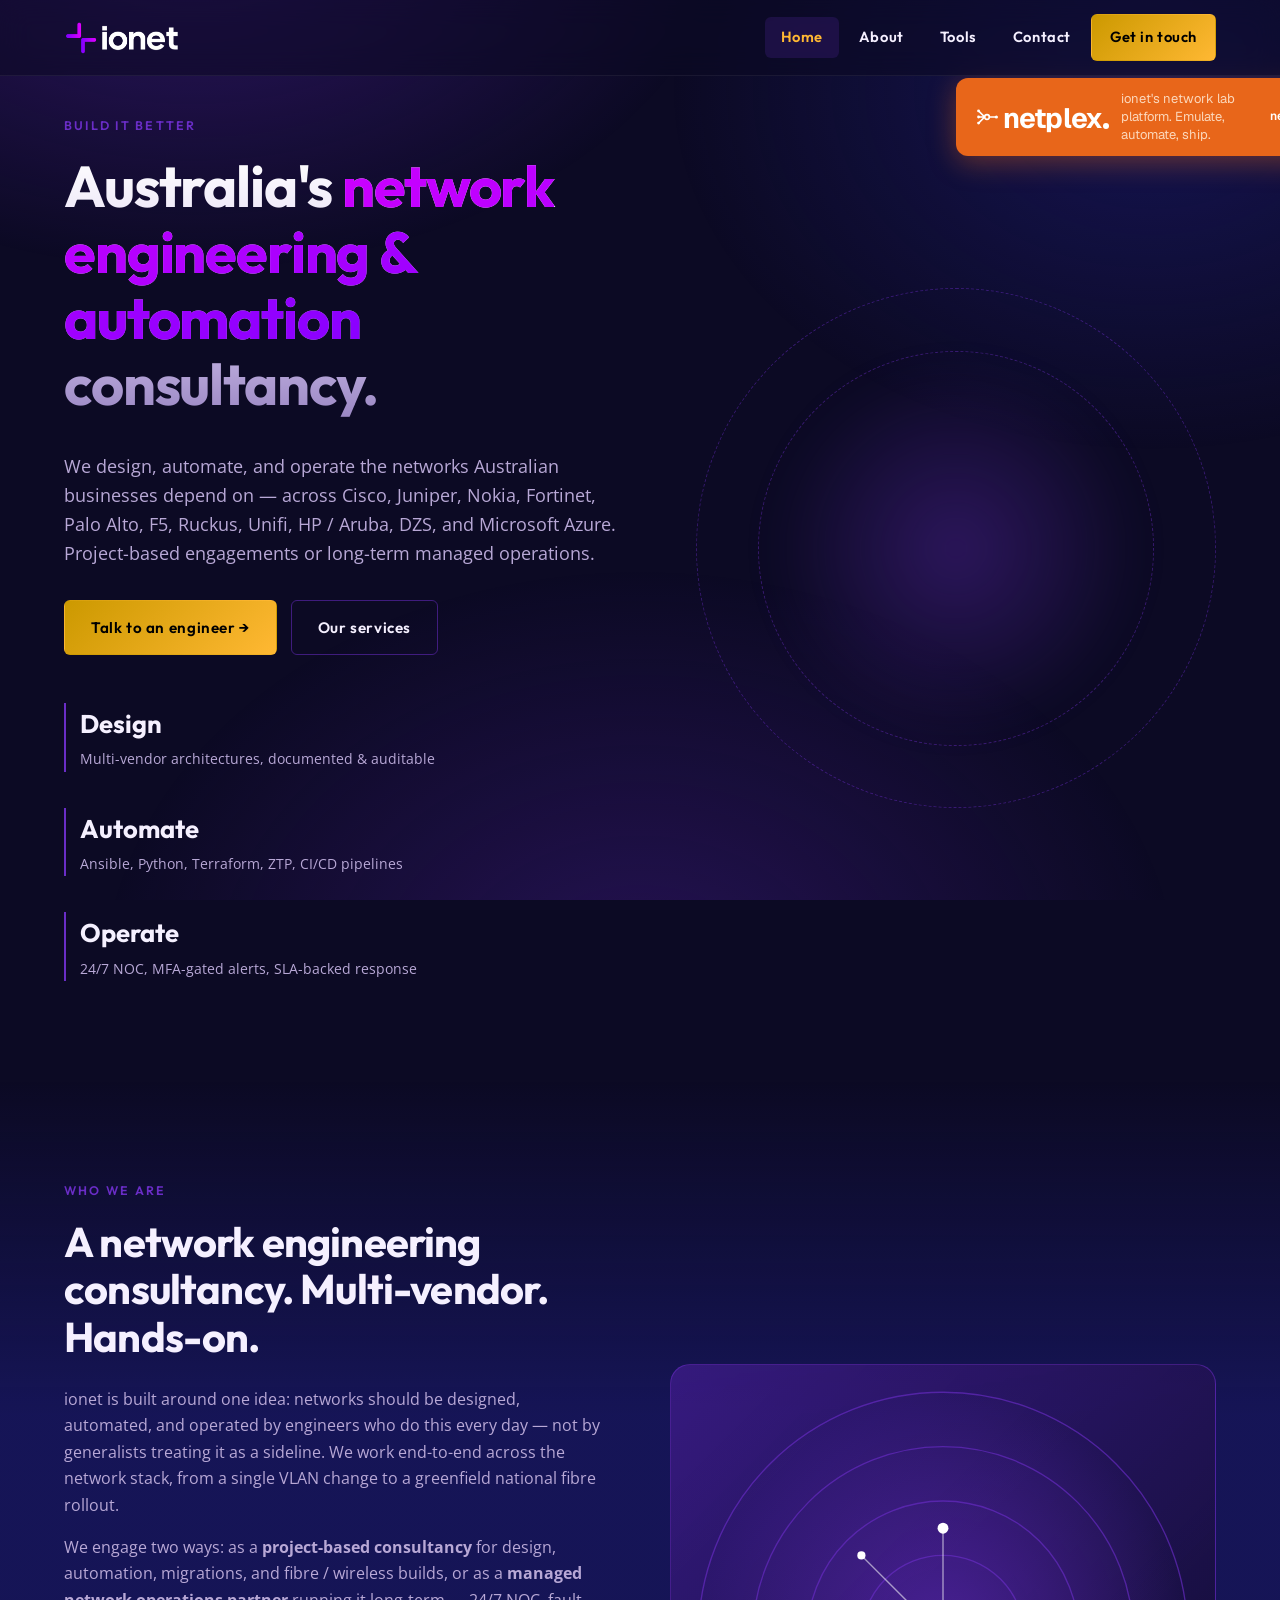
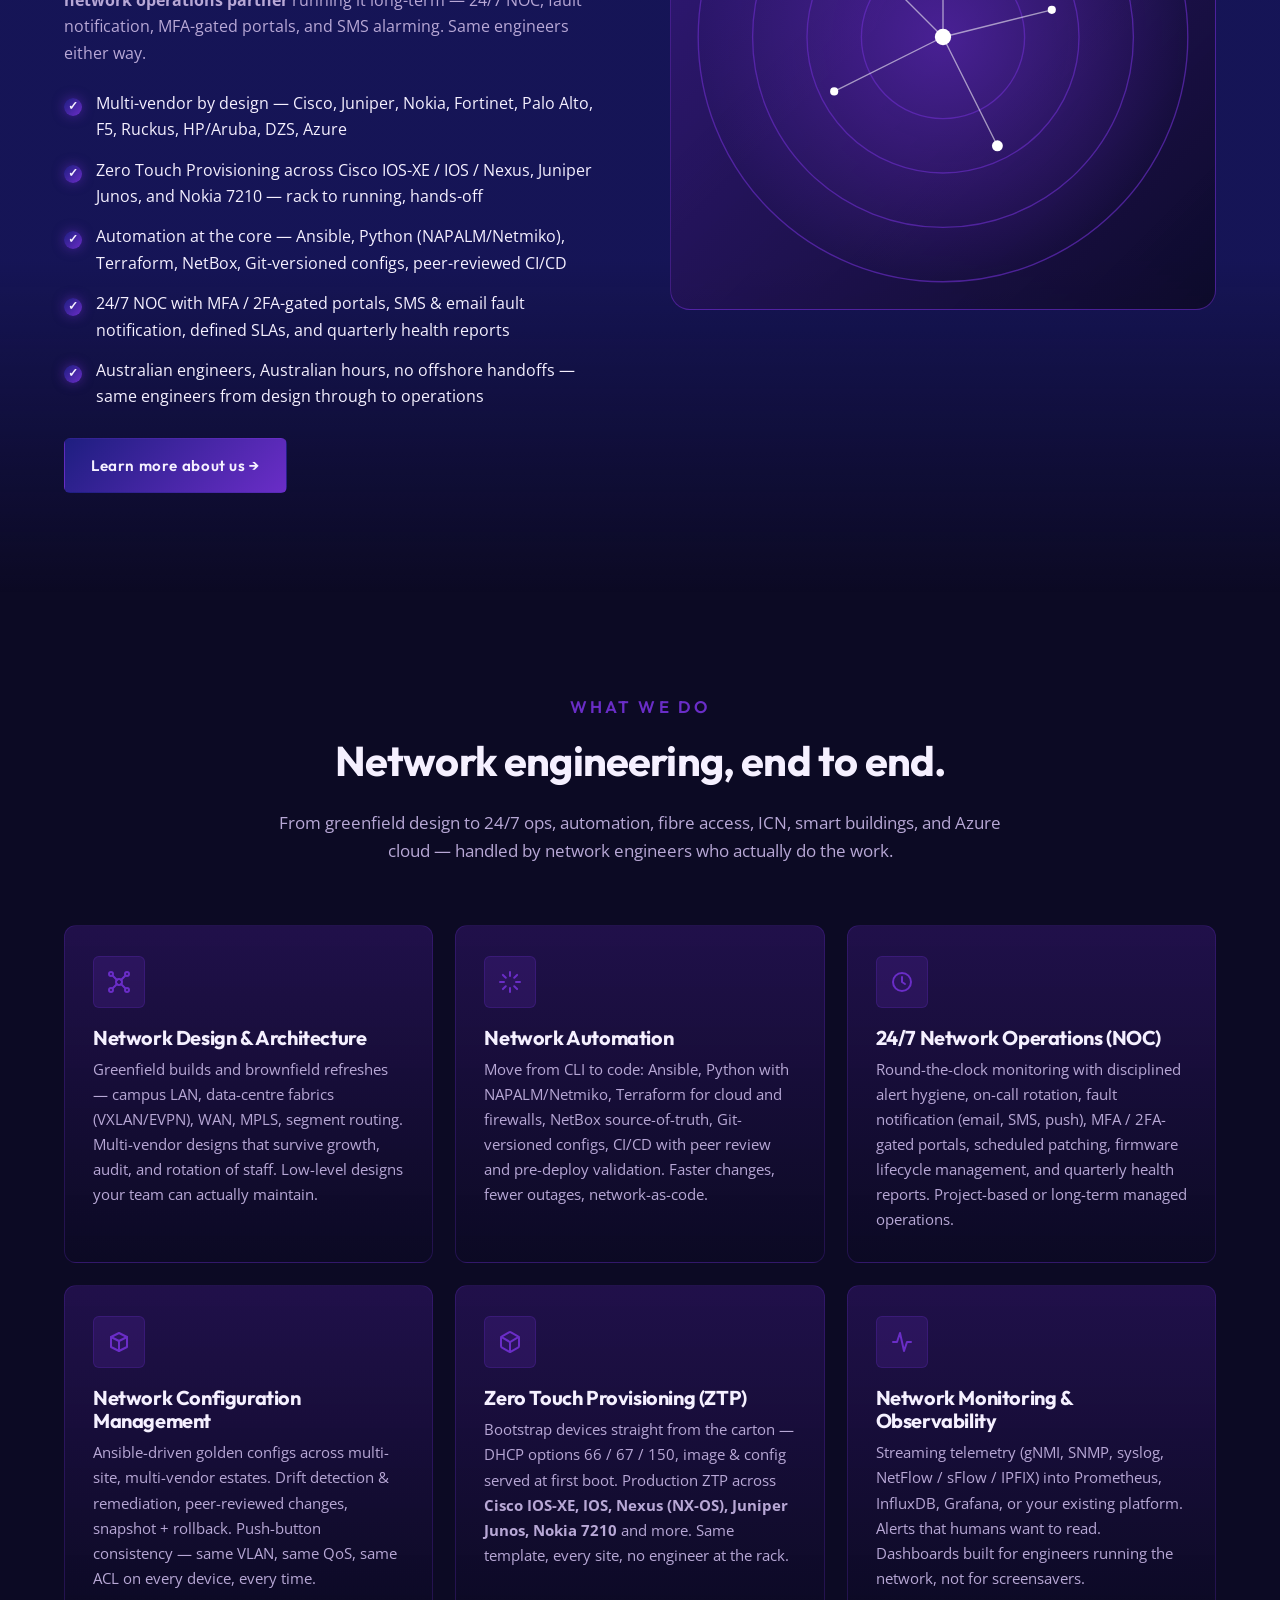
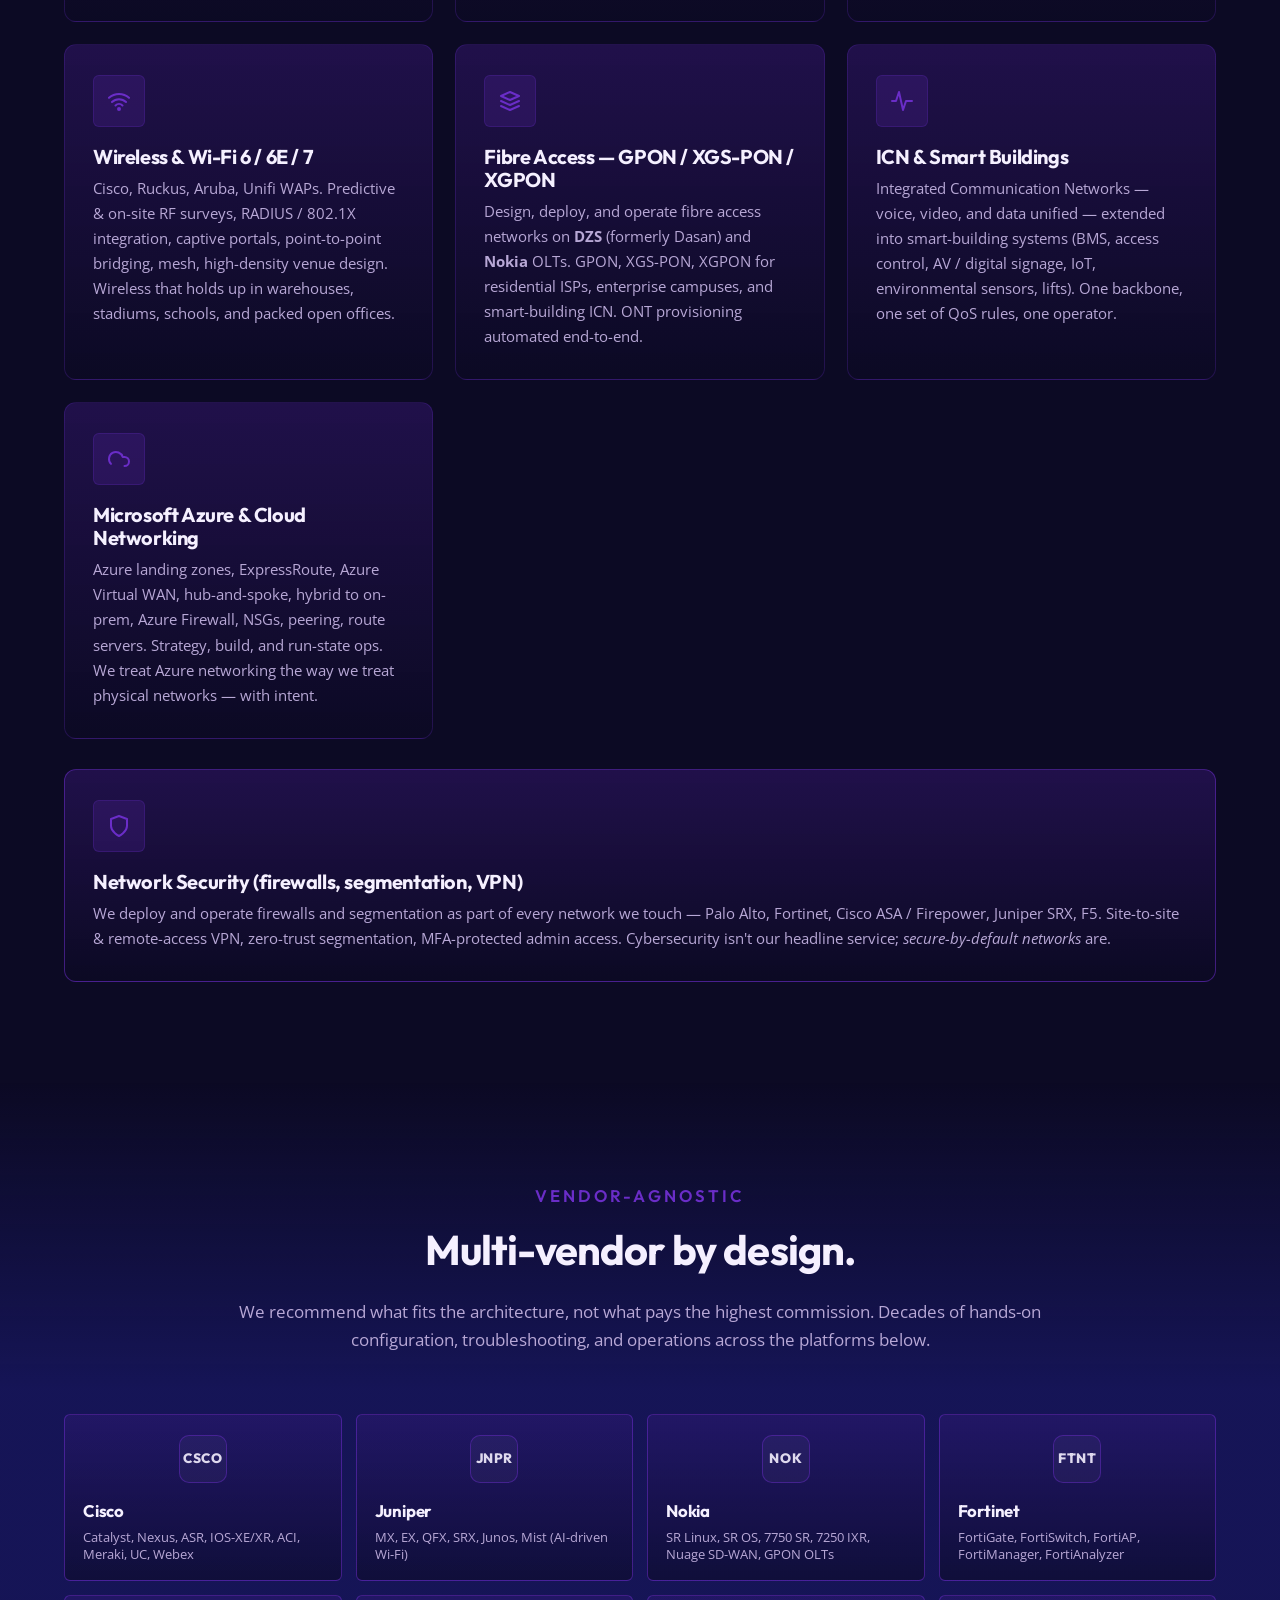
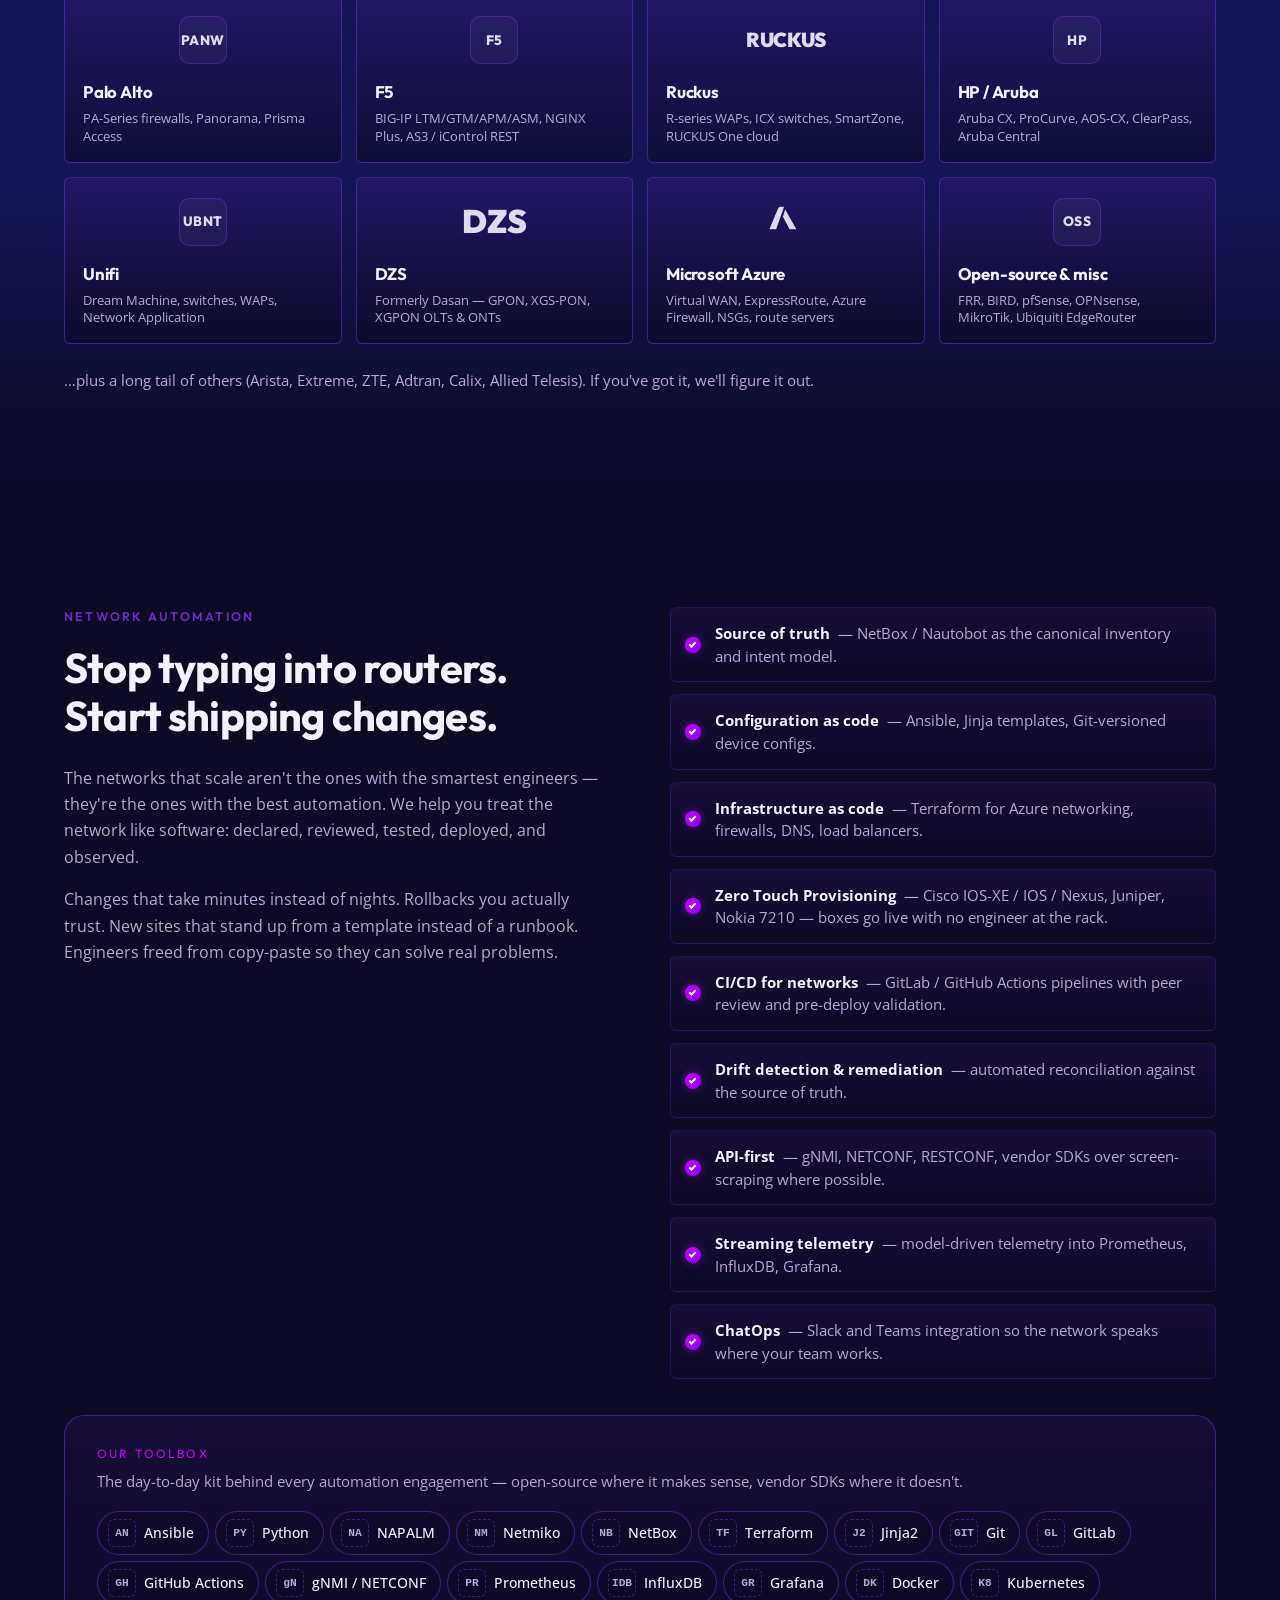
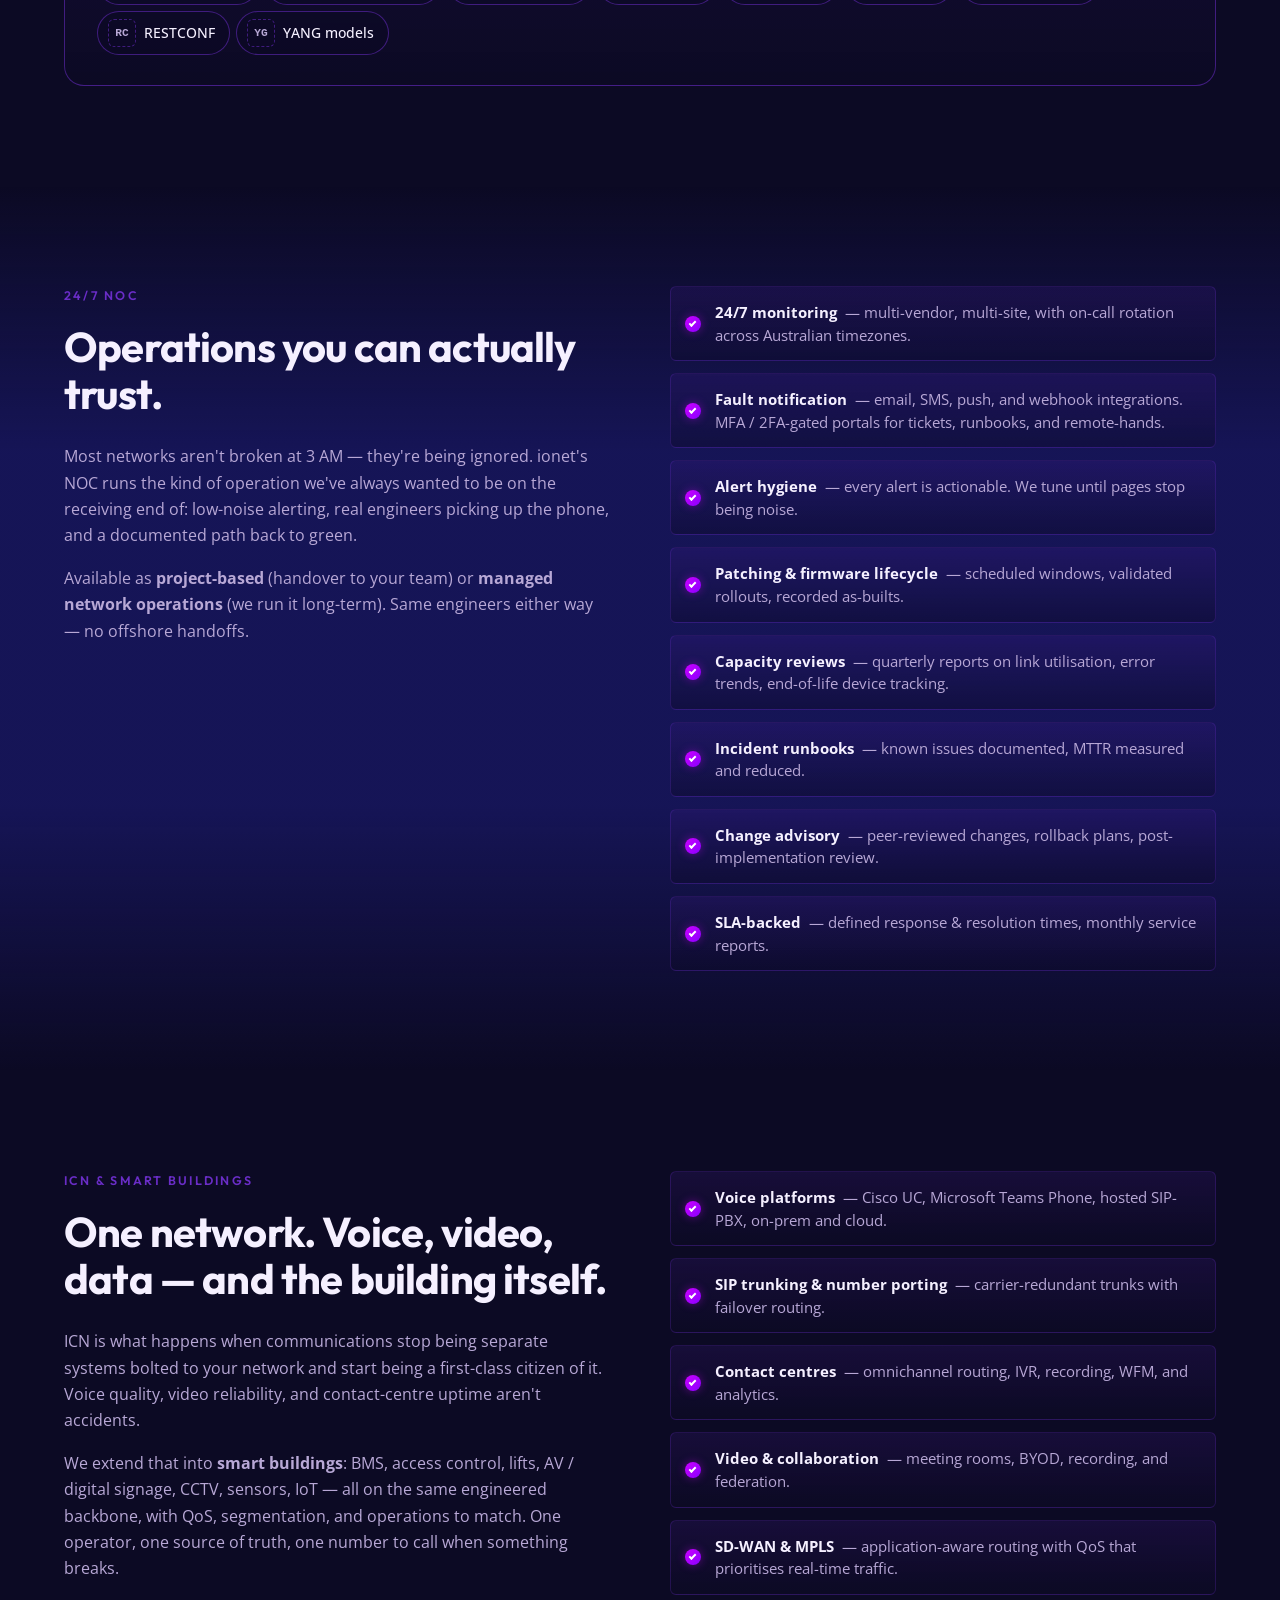
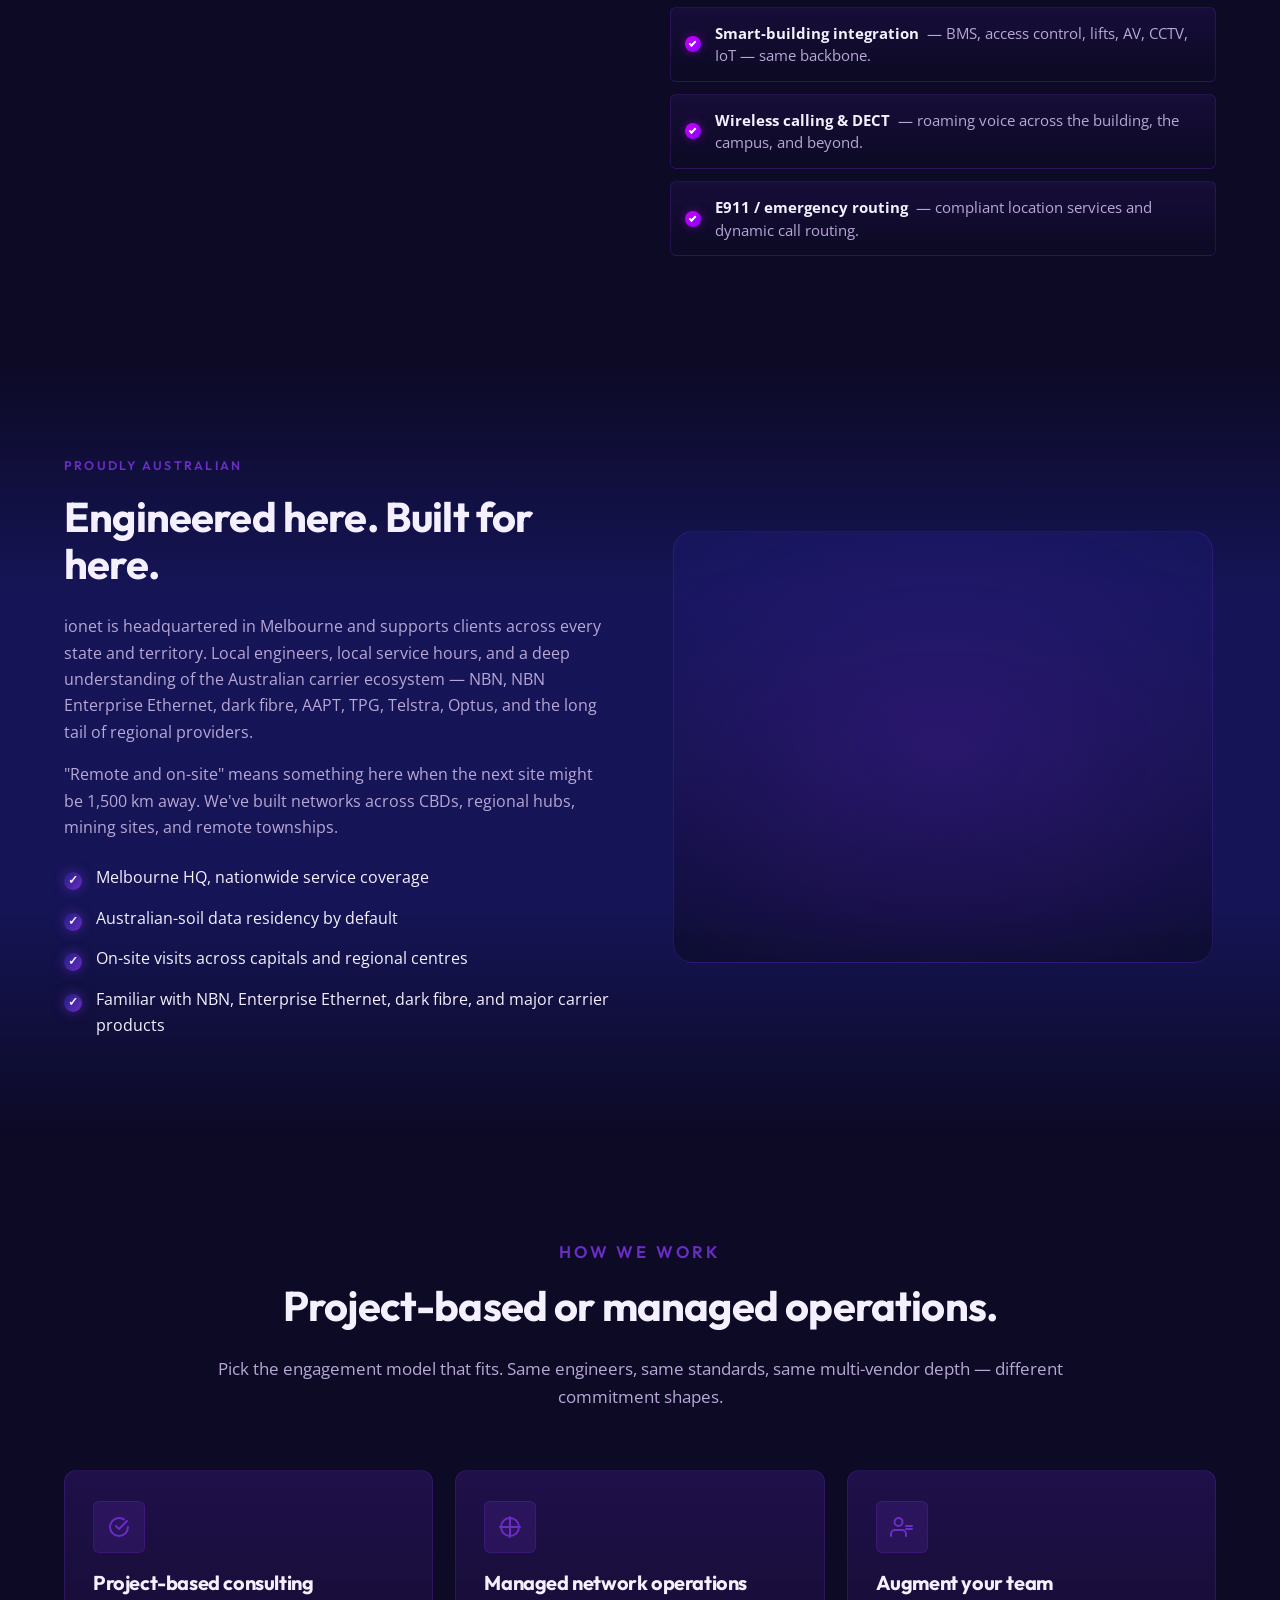
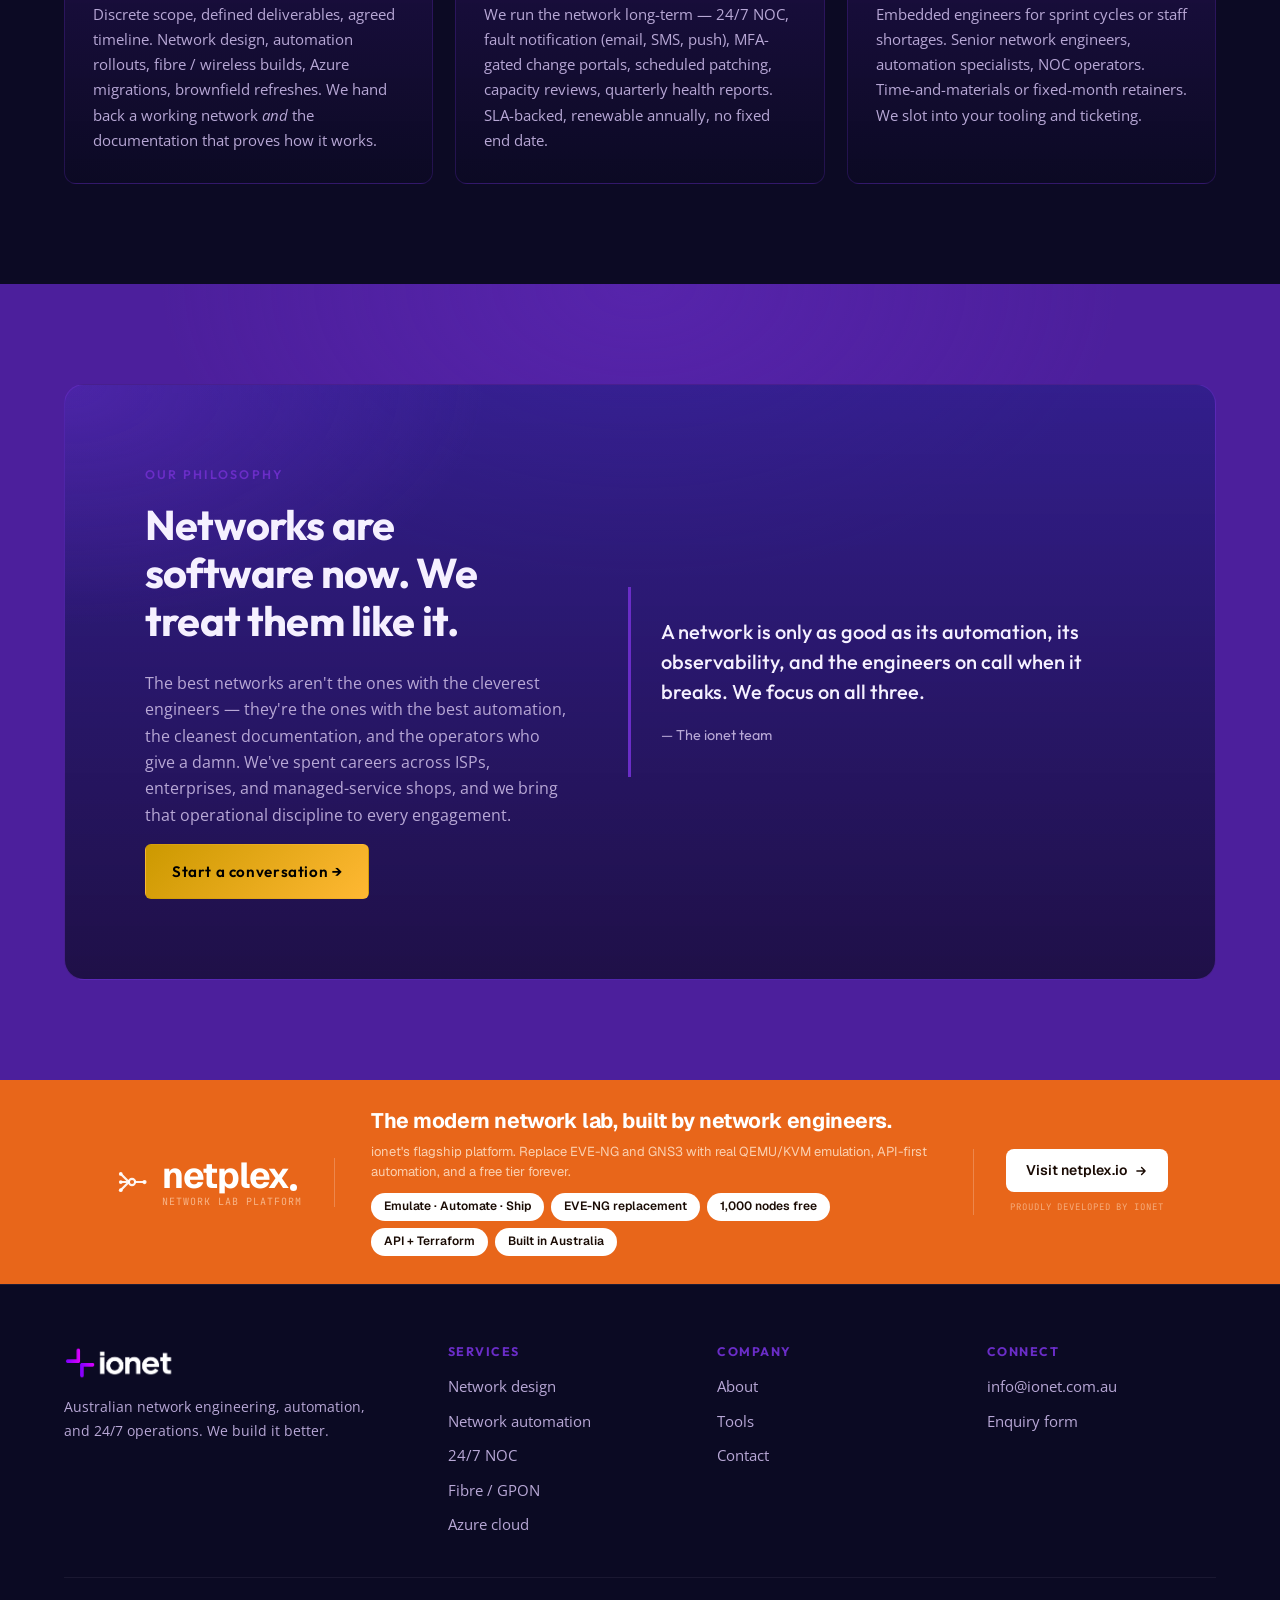
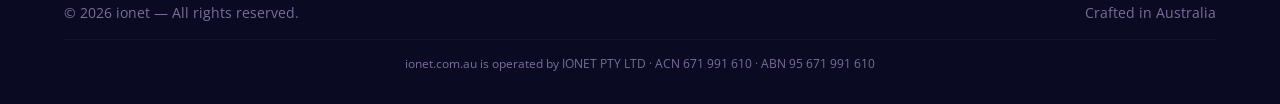
==== commit f3b1e4a7: "hero card: lock hero-right width:100%; reset earth margin; raise card 3.5cm - hero-right: explicit w" ====
--- a/index.html
+++ b/index.html
@@ -856,11 +856,14 @@
 
       /* ── netplex hero card ── */
       /* Earth column — card floats above it without affecting its position */
-      .hero-right { position: relative; }
+      .hero-right { position: relative; width: 100%; }
+
+      /* Earth fills full column; override margin-left:auto so it truly centres */
+      .hero-right .earth-stage { margin-left: 0; margin-right: 0; }
 
       .np-hero-card {
         position: absolute;
-        bottom: calc(100% + 2cm);  /* 2cm above the earth's top edge */
+        bottom: calc(100% + 3.5cm);
         left: 50%;
         transform: translateX(-50%);
         z-index: 10;
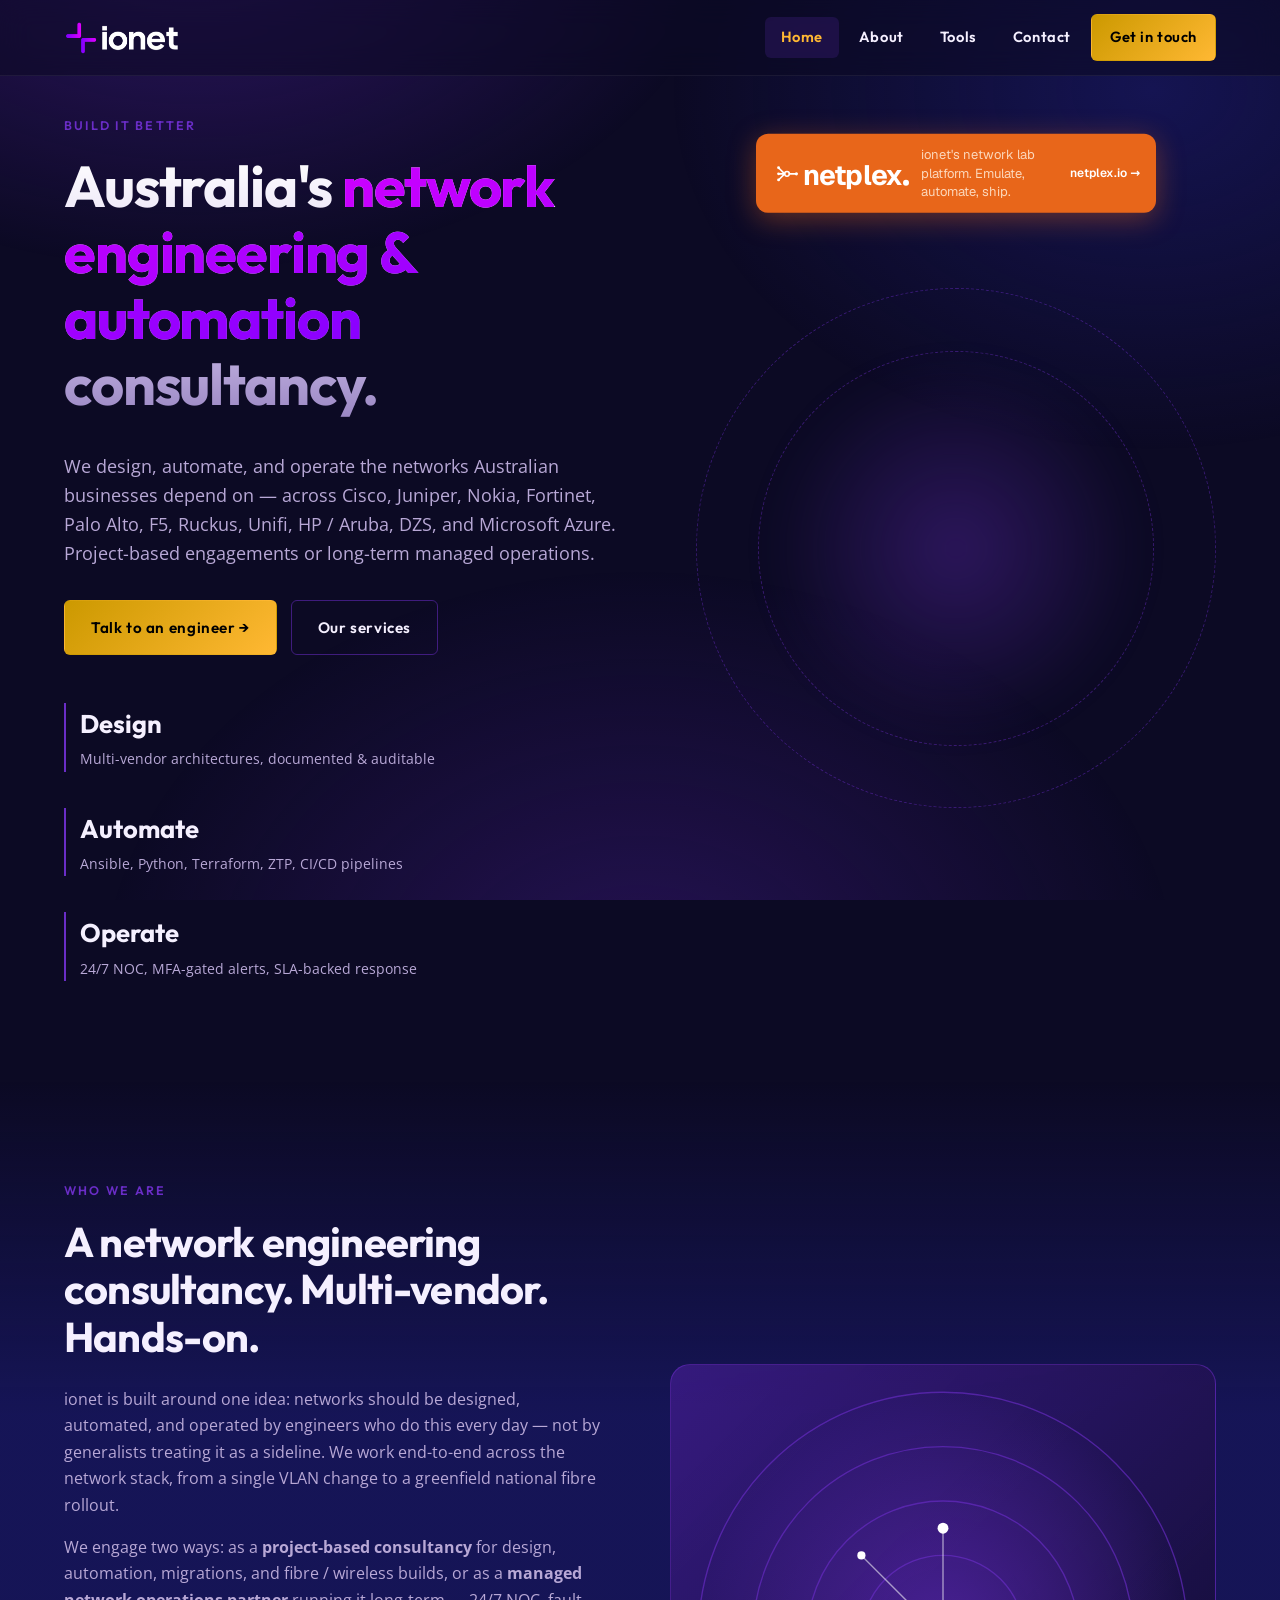
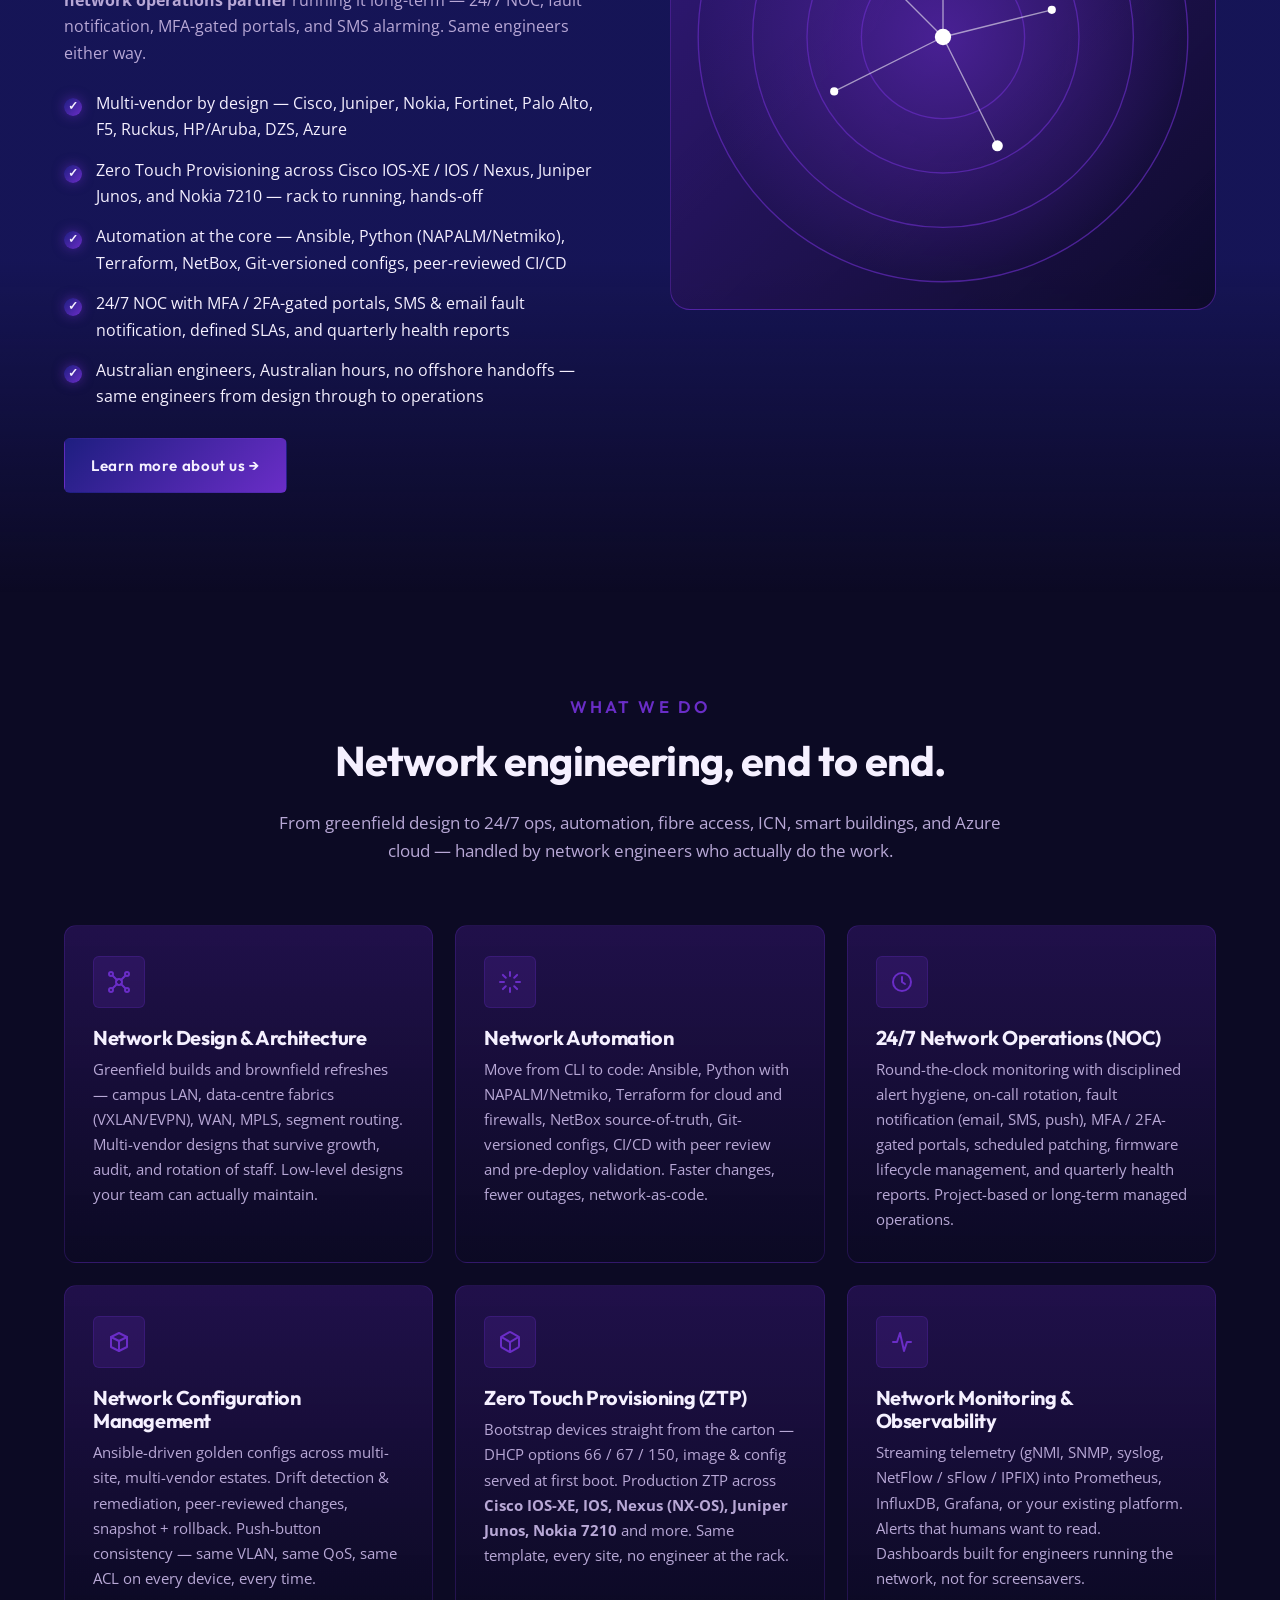
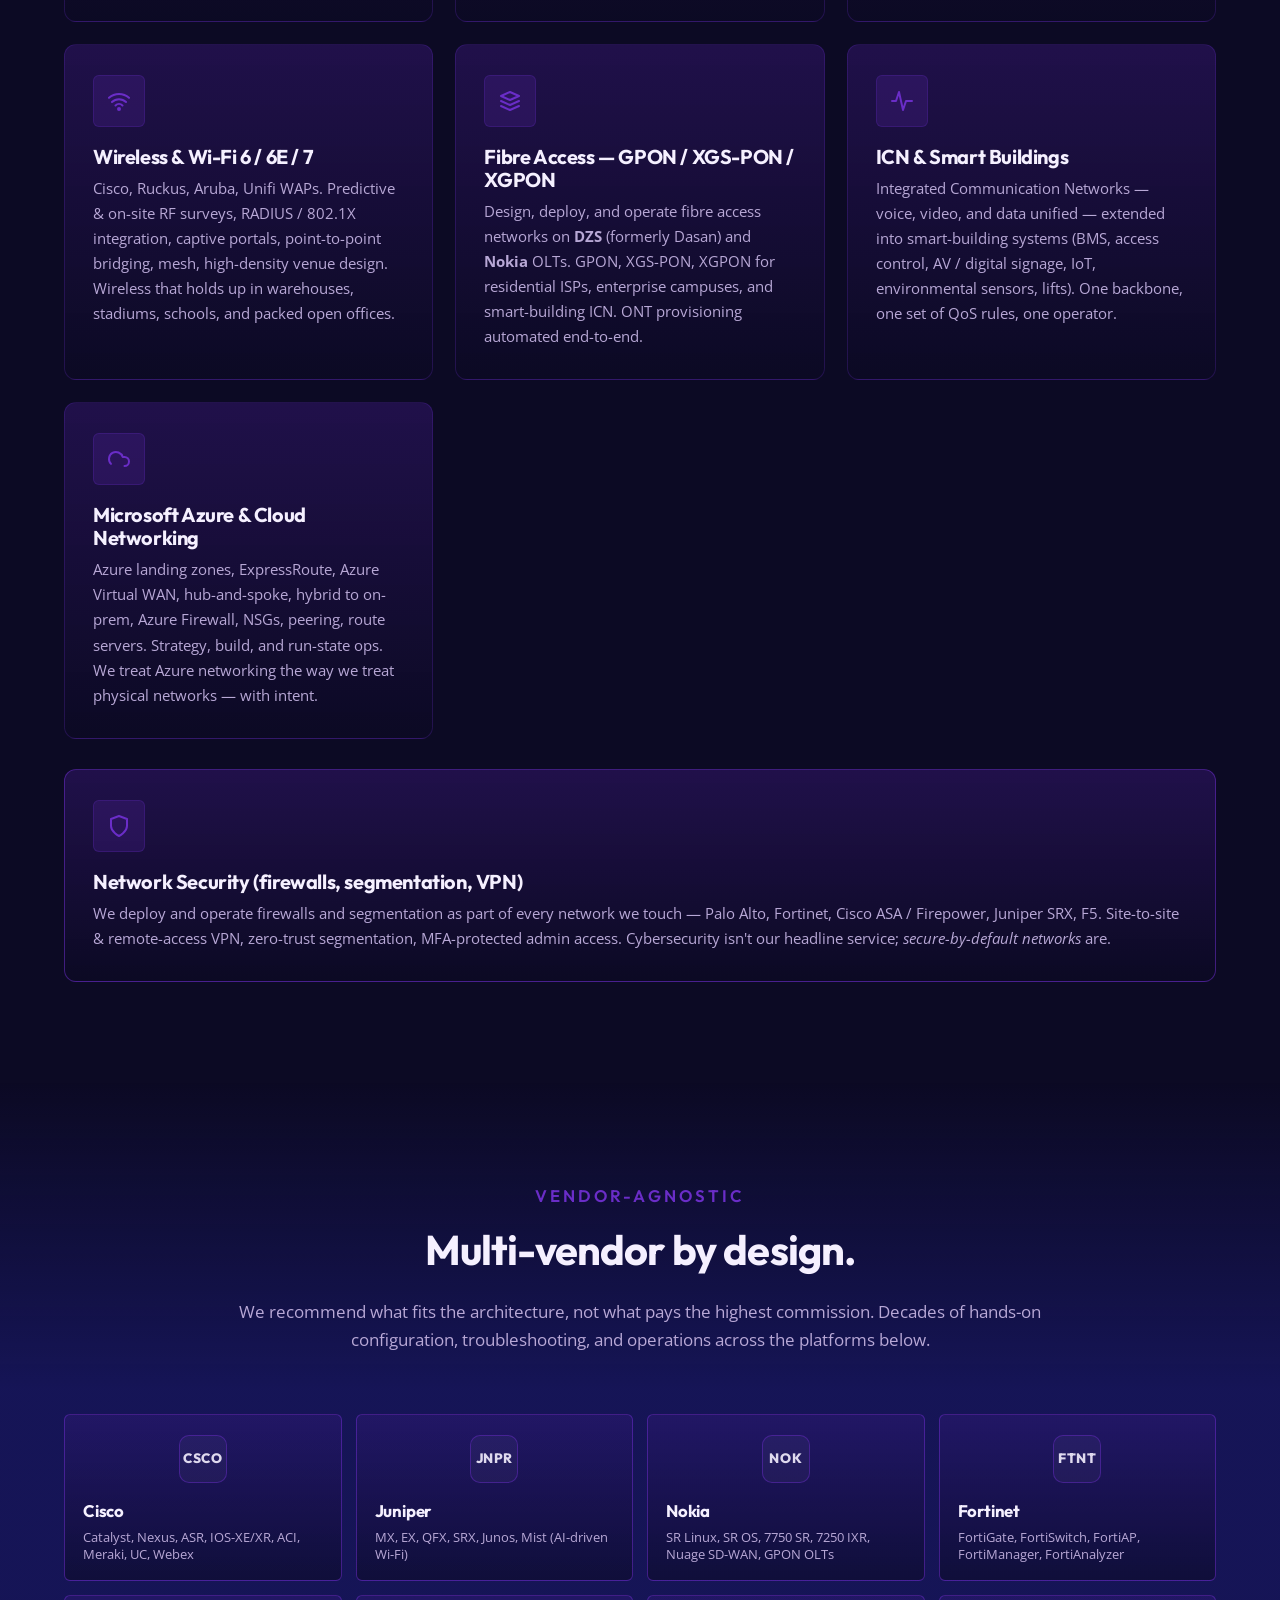
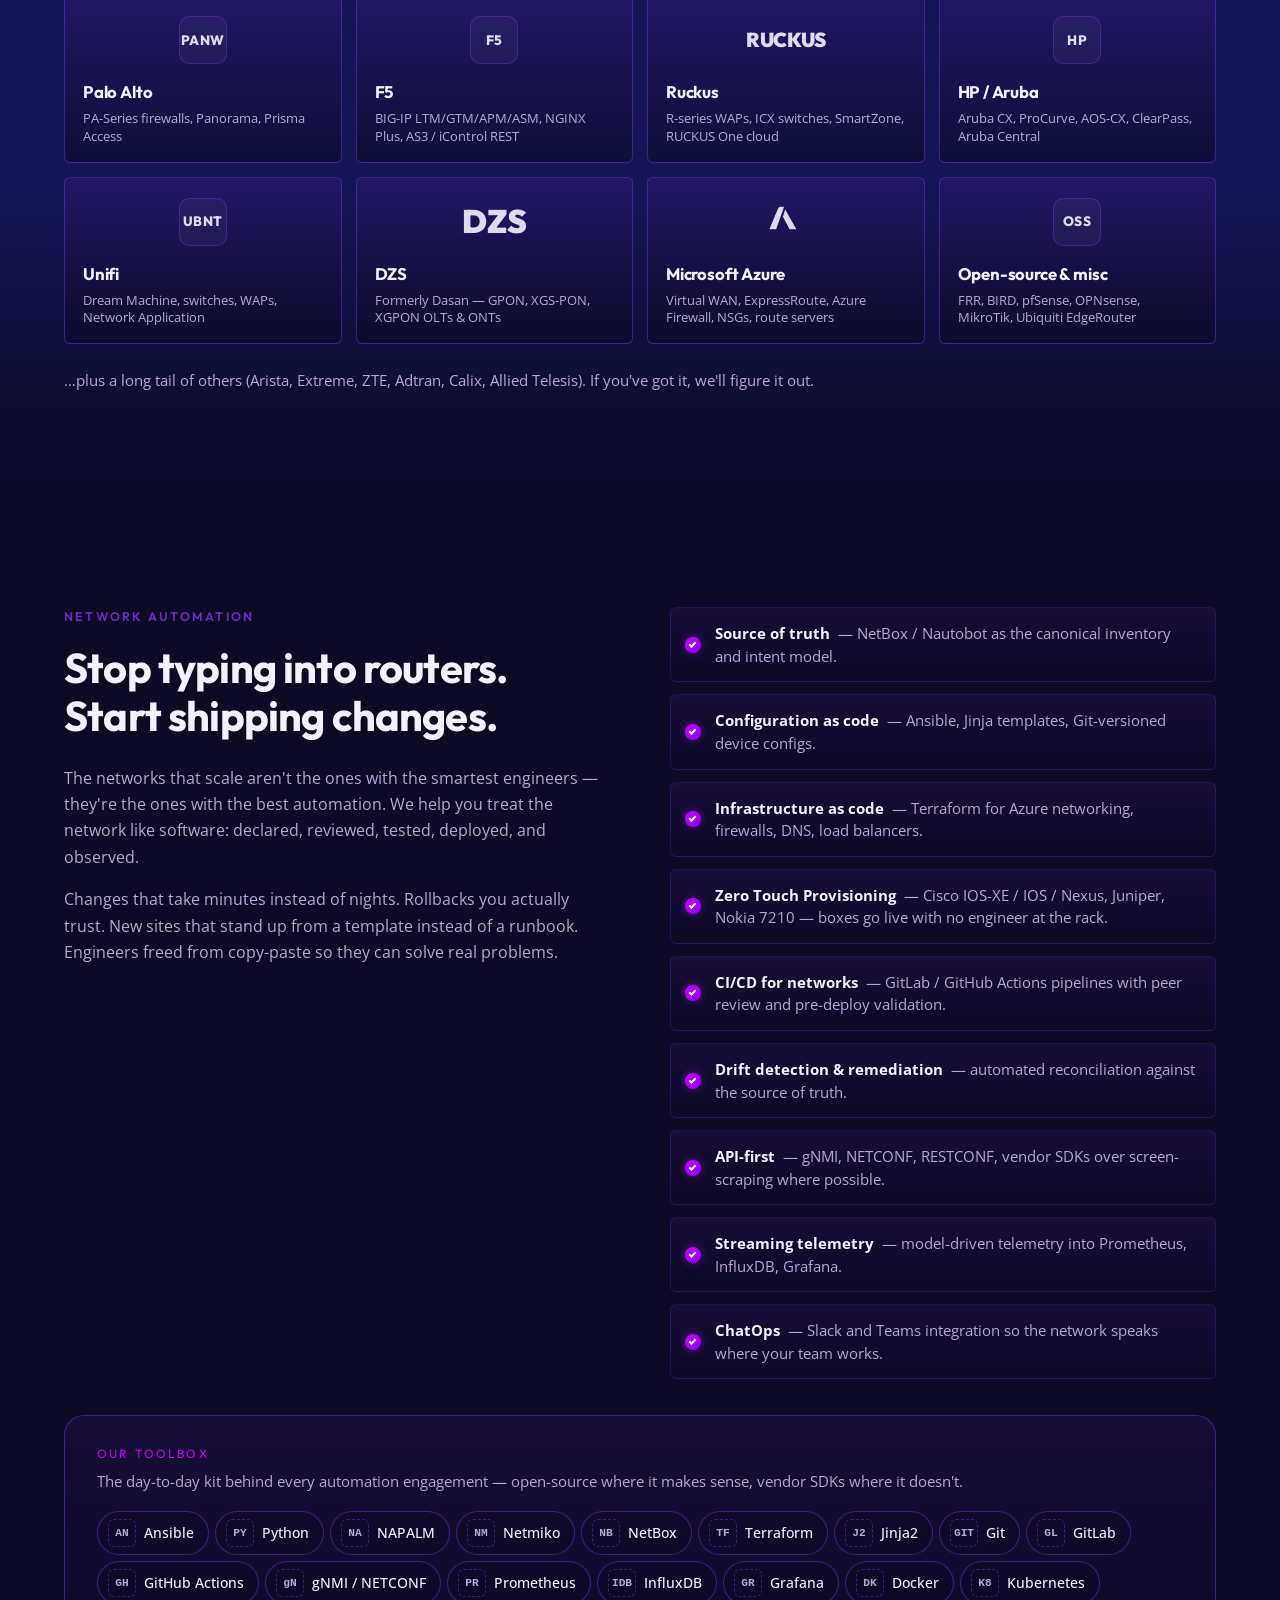
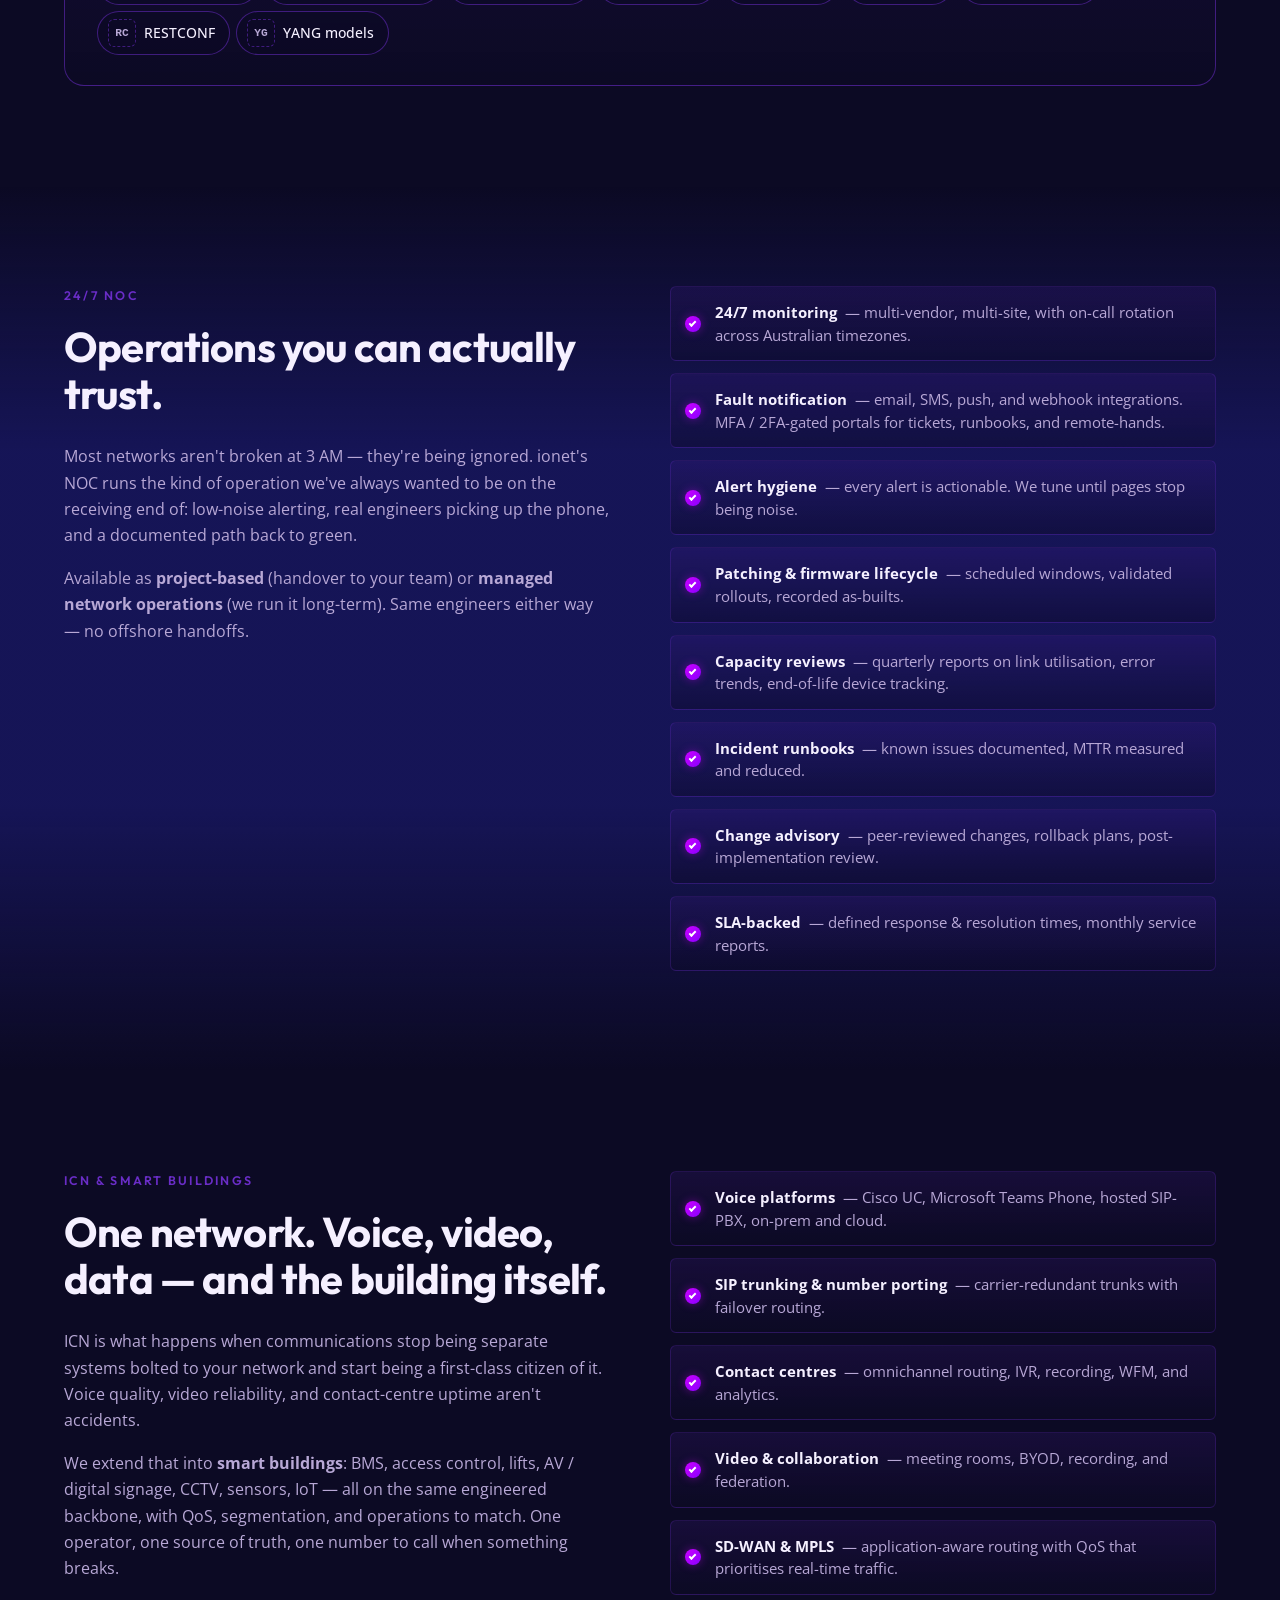
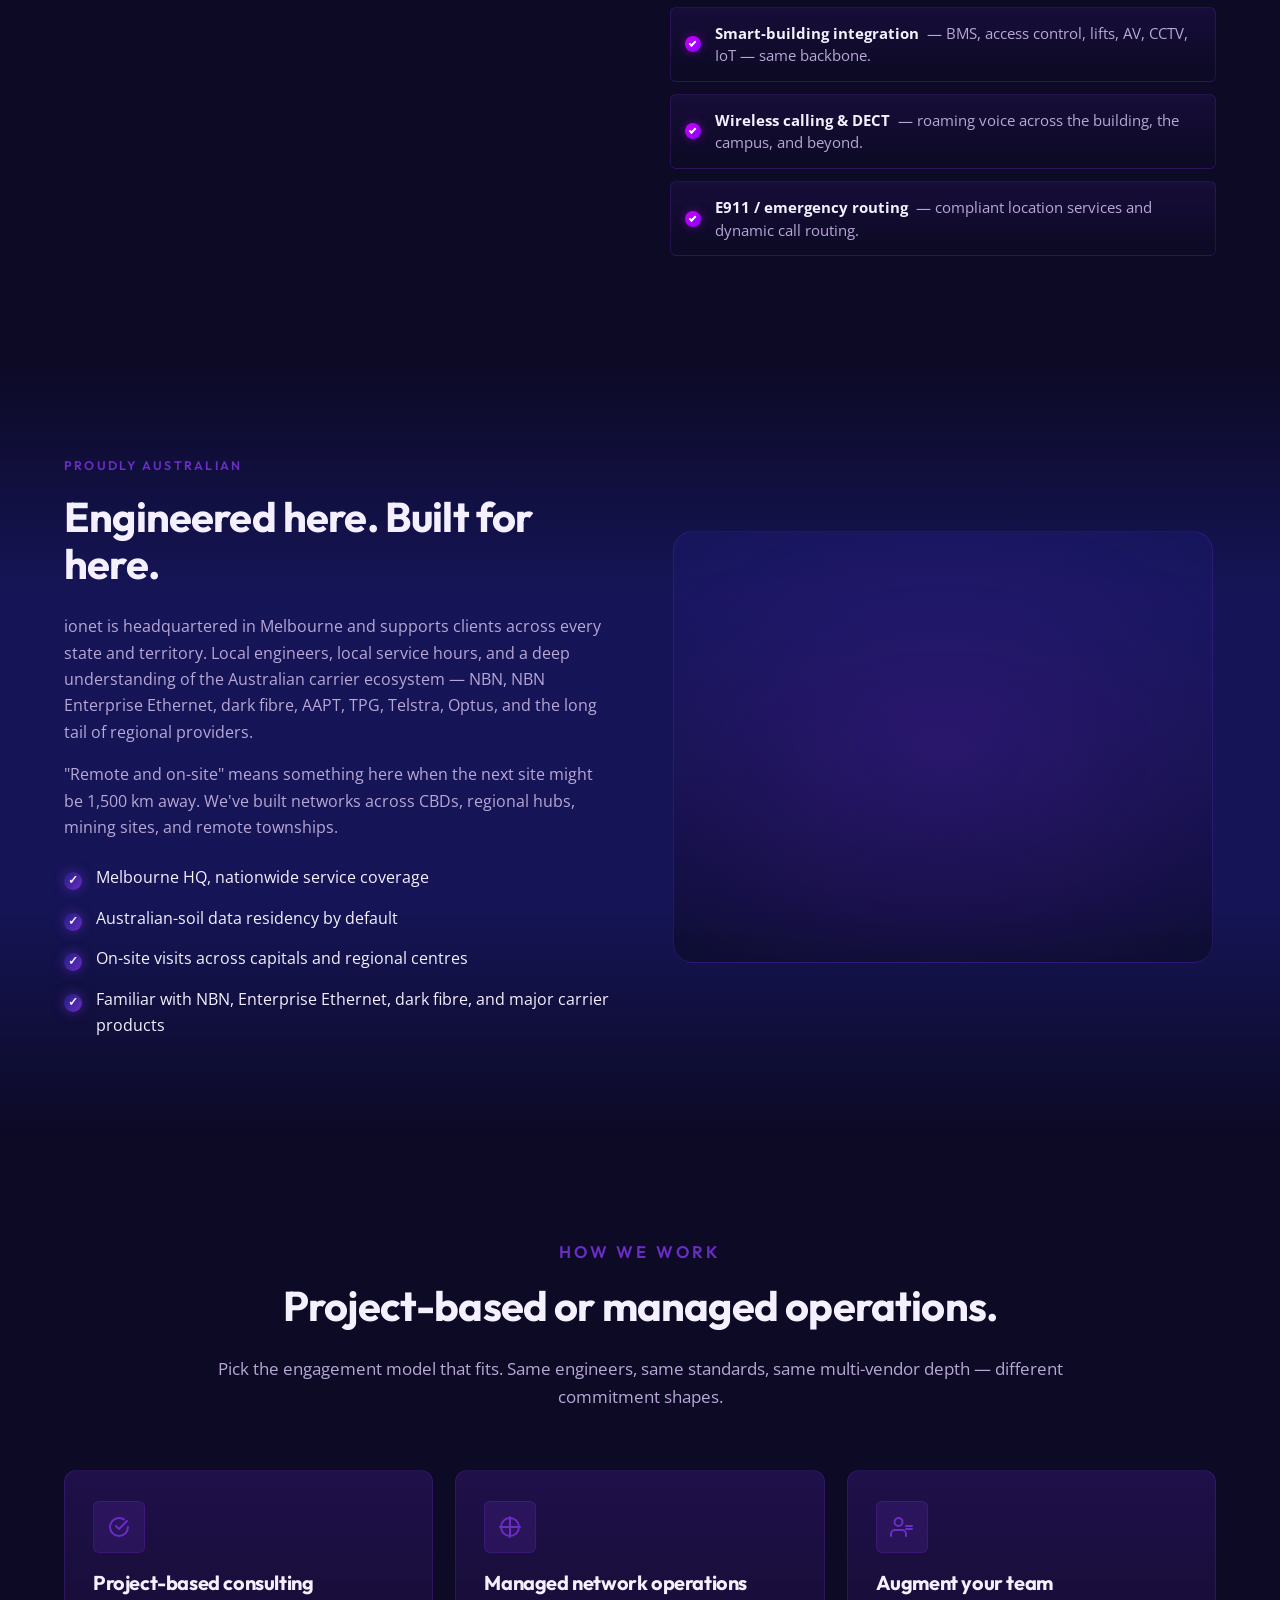
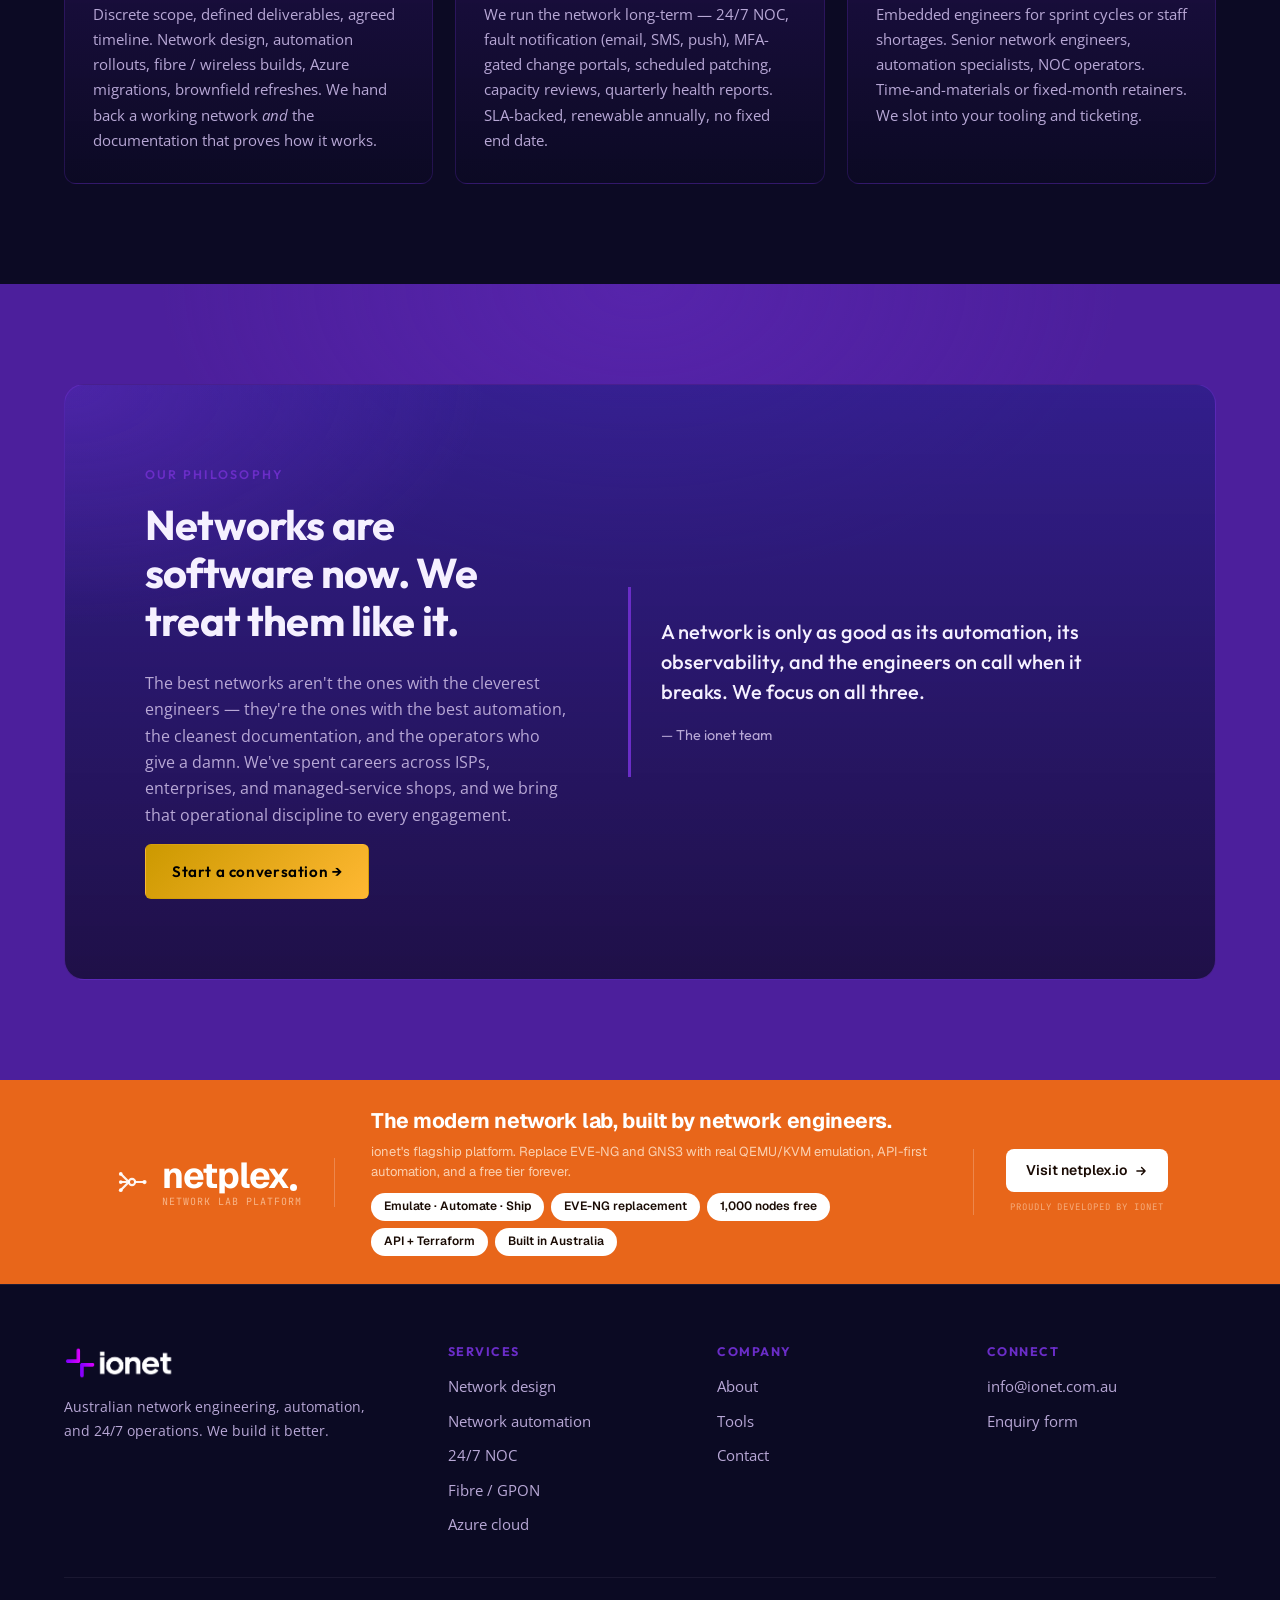
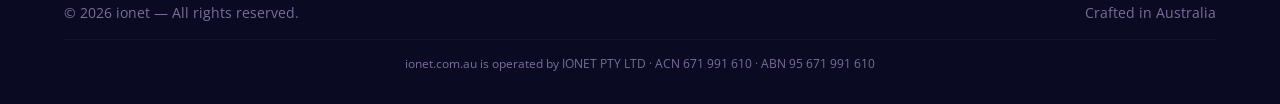
==== commit ad778d64: "hero card: anchor inside earth-stage for guaranteed X-axis alignment Card is now a child of earth-st" ====
--- a/index.html
+++ b/index.html
@@ -238,8 +238,8 @@
             <div class="stat"><strong>Operate</strong><span>24/7 NOC, MFA-gated alerts, SLA-backed response</span></div>
           </div>
         </div>
-        <div class="hero-right">
-          <a href="https://netplex.io" class="np-hero-card reveal" target="_blank" rel="noopener noreferrer">
+        <div class="earth-stage reveal">
+          <a href="https://netplex.io" class="np-hero-card" target="_blank" rel="noopener noreferrer">
             <span class="np-hero-logo">
               <span class="np-hero-icon">
                 <svg viewBox="0 0 64 64" fill="none" aria-hidden="true">
@@ -259,11 +259,9 @@
             <span class="np-hero-tag">ionet's network lab platform. Emulate, automate, ship.</span>
             <span class="np-hero-link">netplex.io →</span>
           </a>
-          <div class="earth-stage reveal">
-            <div class="earth-orbit"></div>
-            <div class="earth-orbit inner"></div>
-            <div id="earth" style="position:absolute;inset:0;"></div>
-          </div>
+          <div class="earth-orbit"></div>
+          <div class="earth-orbit inner"></div>
+          <div id="earth" style="position:absolute;inset:0;"></div>
         </div>
       </div>
     </section>
@@ -855,17 +853,13 @@
       }
 
       /* ── netplex hero card ── */
-      /* Earth column — card floats above it without affecting its position */
-      .hero-right { position: relative; width: 100%; }
-
-      /* Earth fills full column; override margin-left:auto so it truly centres */
-      .hero-right .earth-stage { margin-left: 0; margin-right: 0; }
-
+      /* Card anchored to earth-stage so left:50% is literally the earth's centre */
       .np-hero-card {
         position: absolute;
-        bottom: calc(100% + 3.5cm);
         left: 50%;
-        transform: translateX(-50%);
+        top: 0;
+        transform: translate(-50%, calc(-100% - 2cm));
+        z-index: 10;
         z-index: 10;
 
         display: inline-flex;
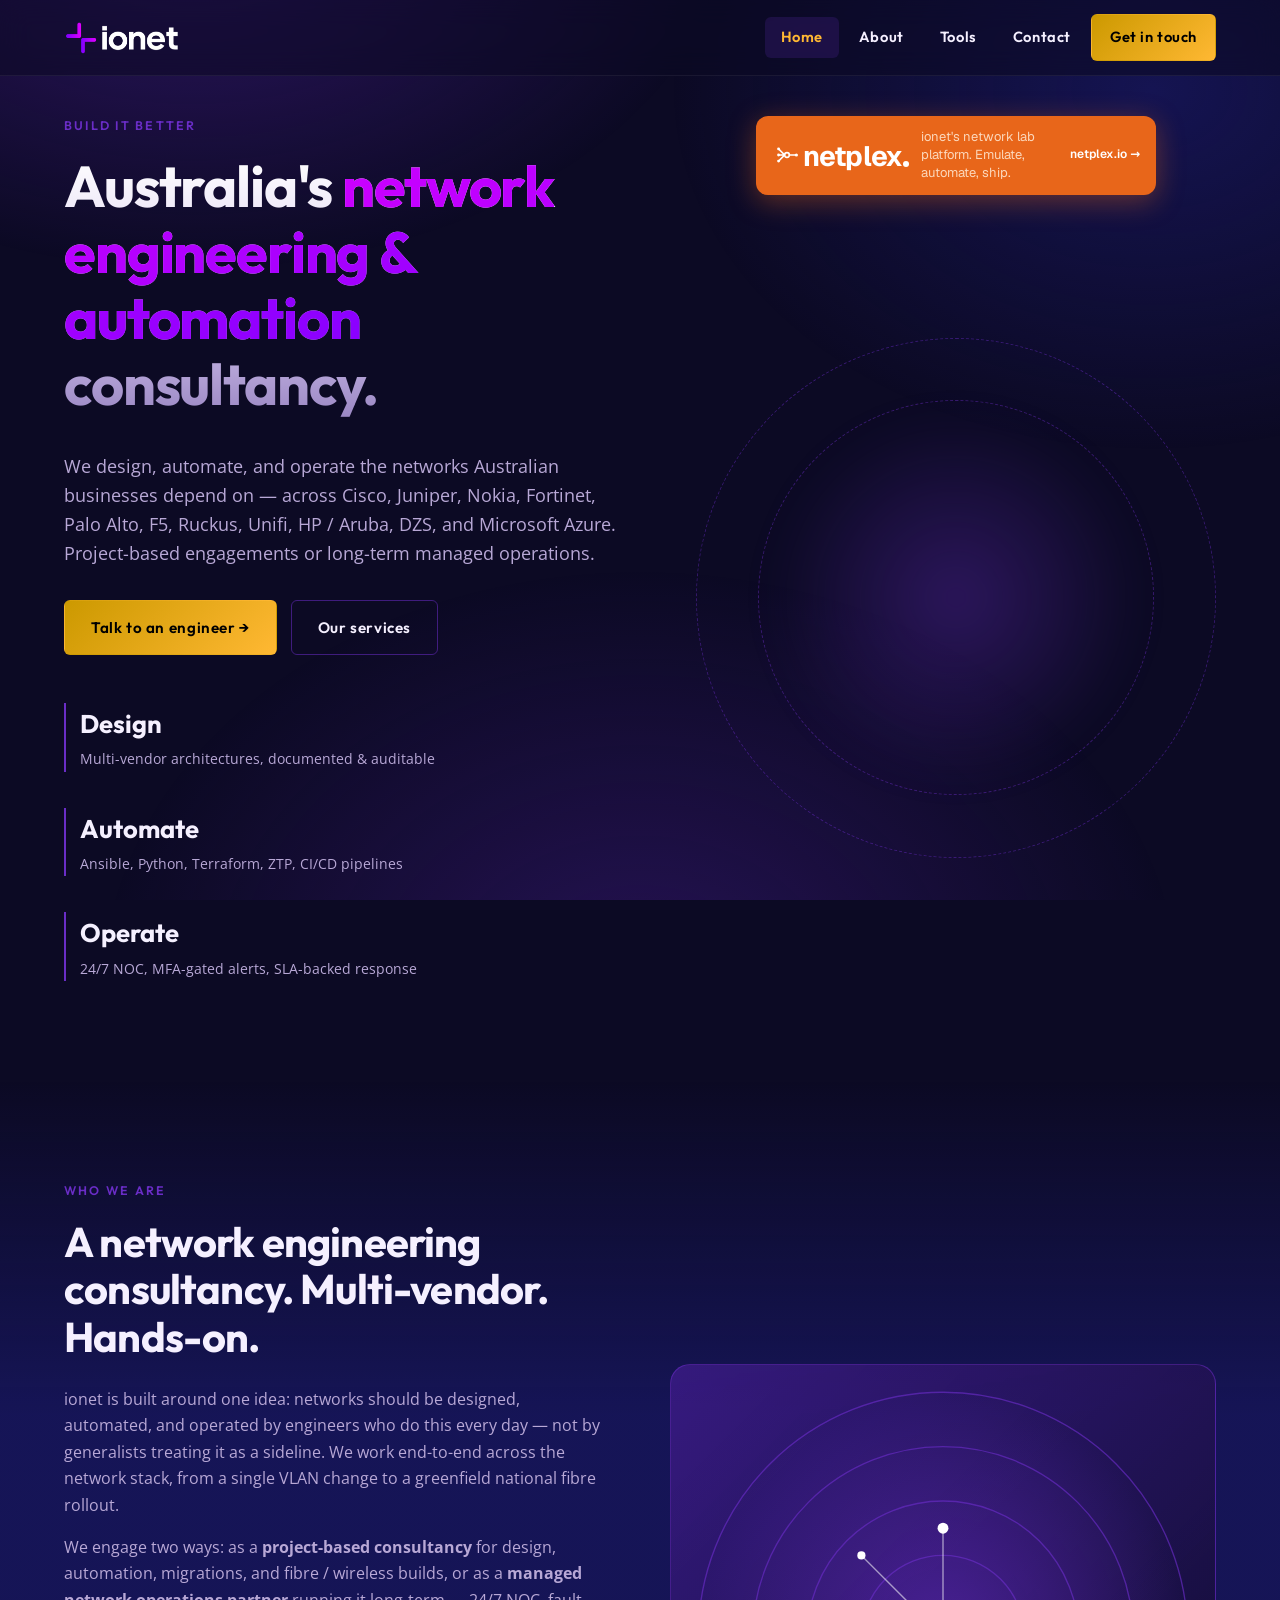
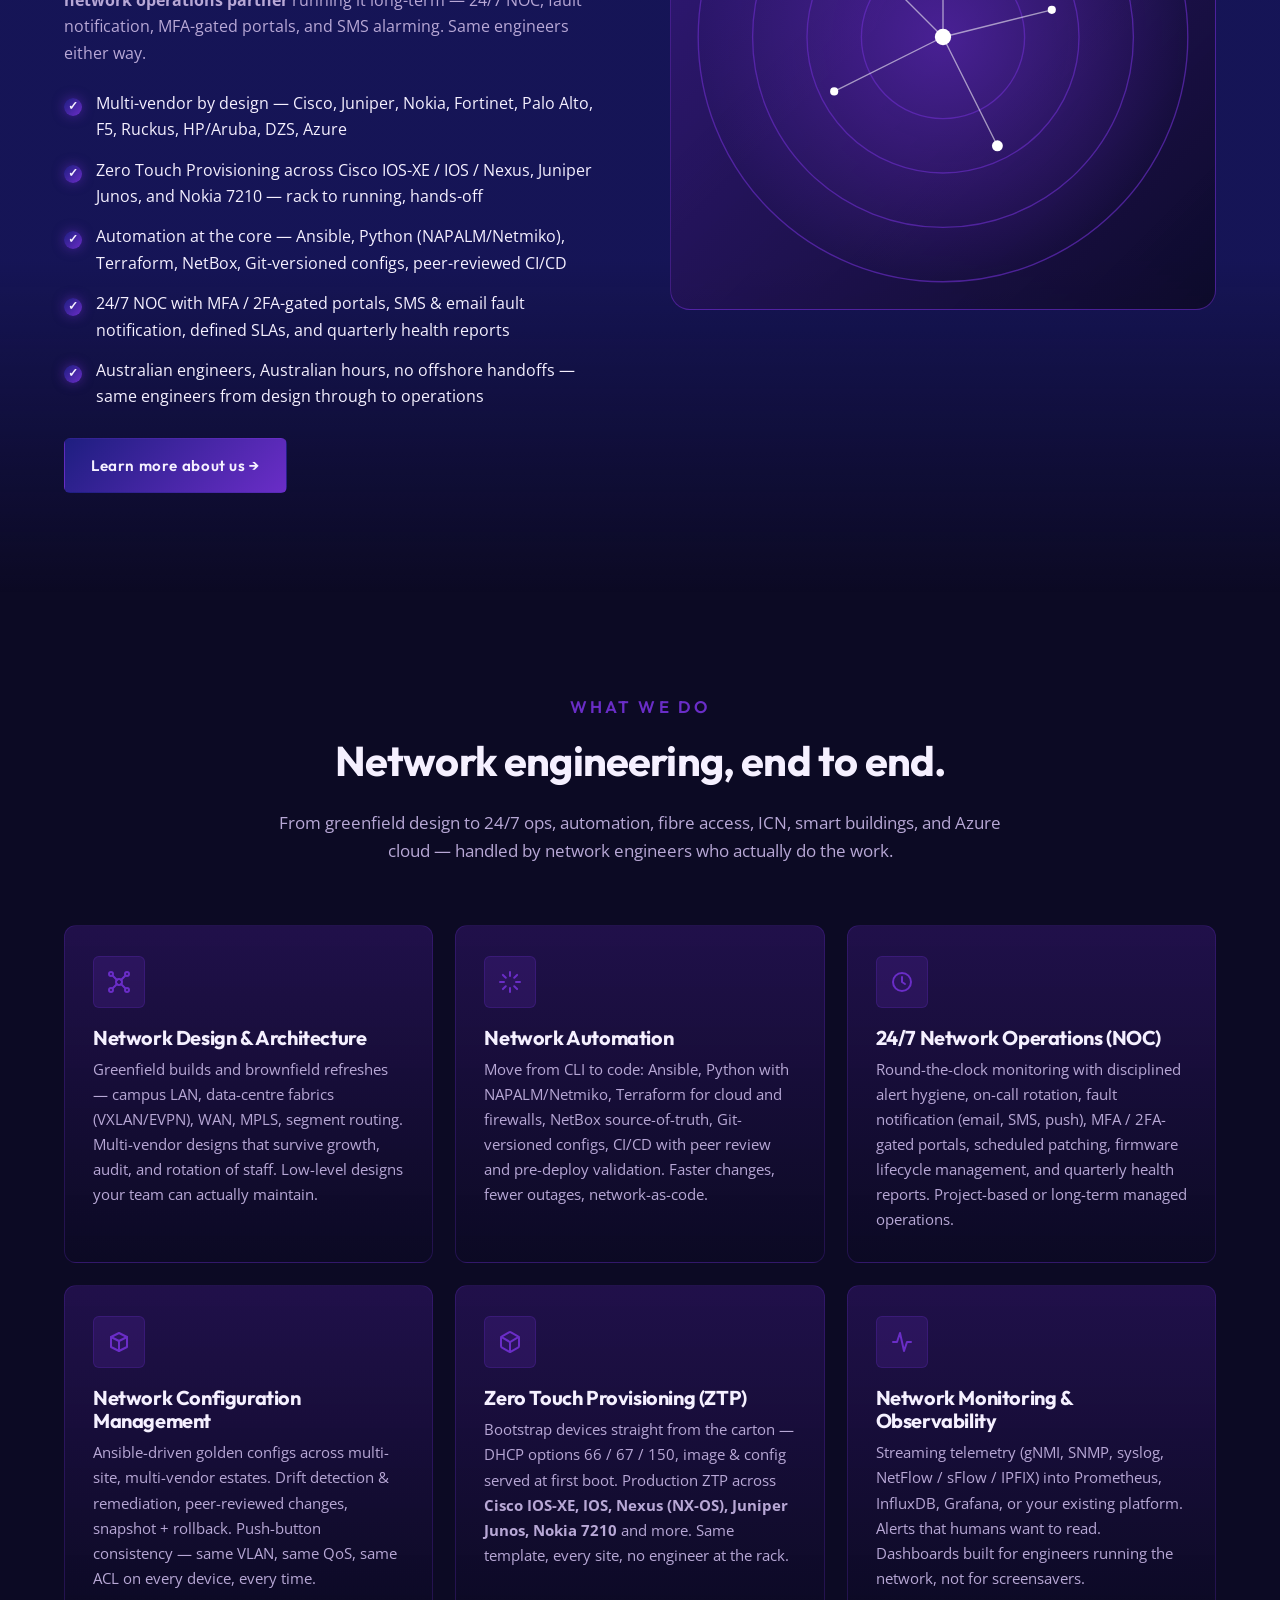
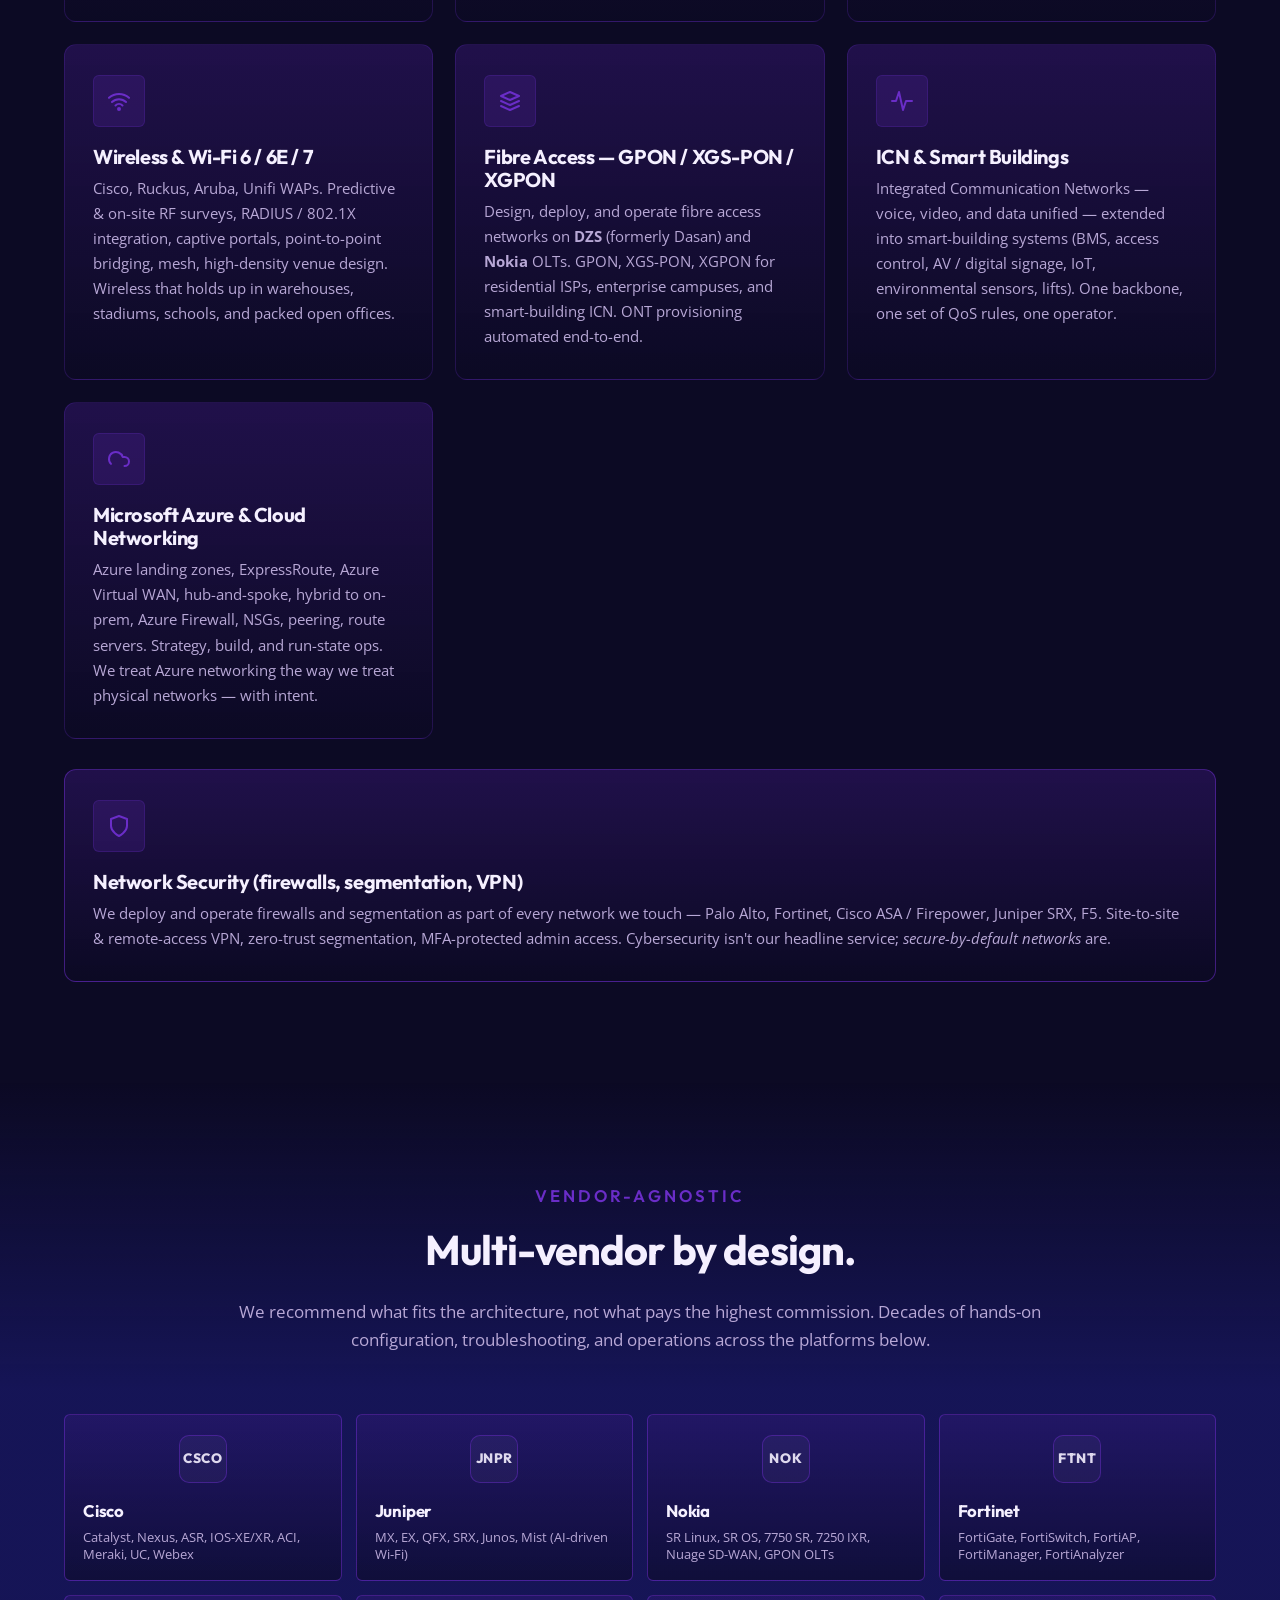
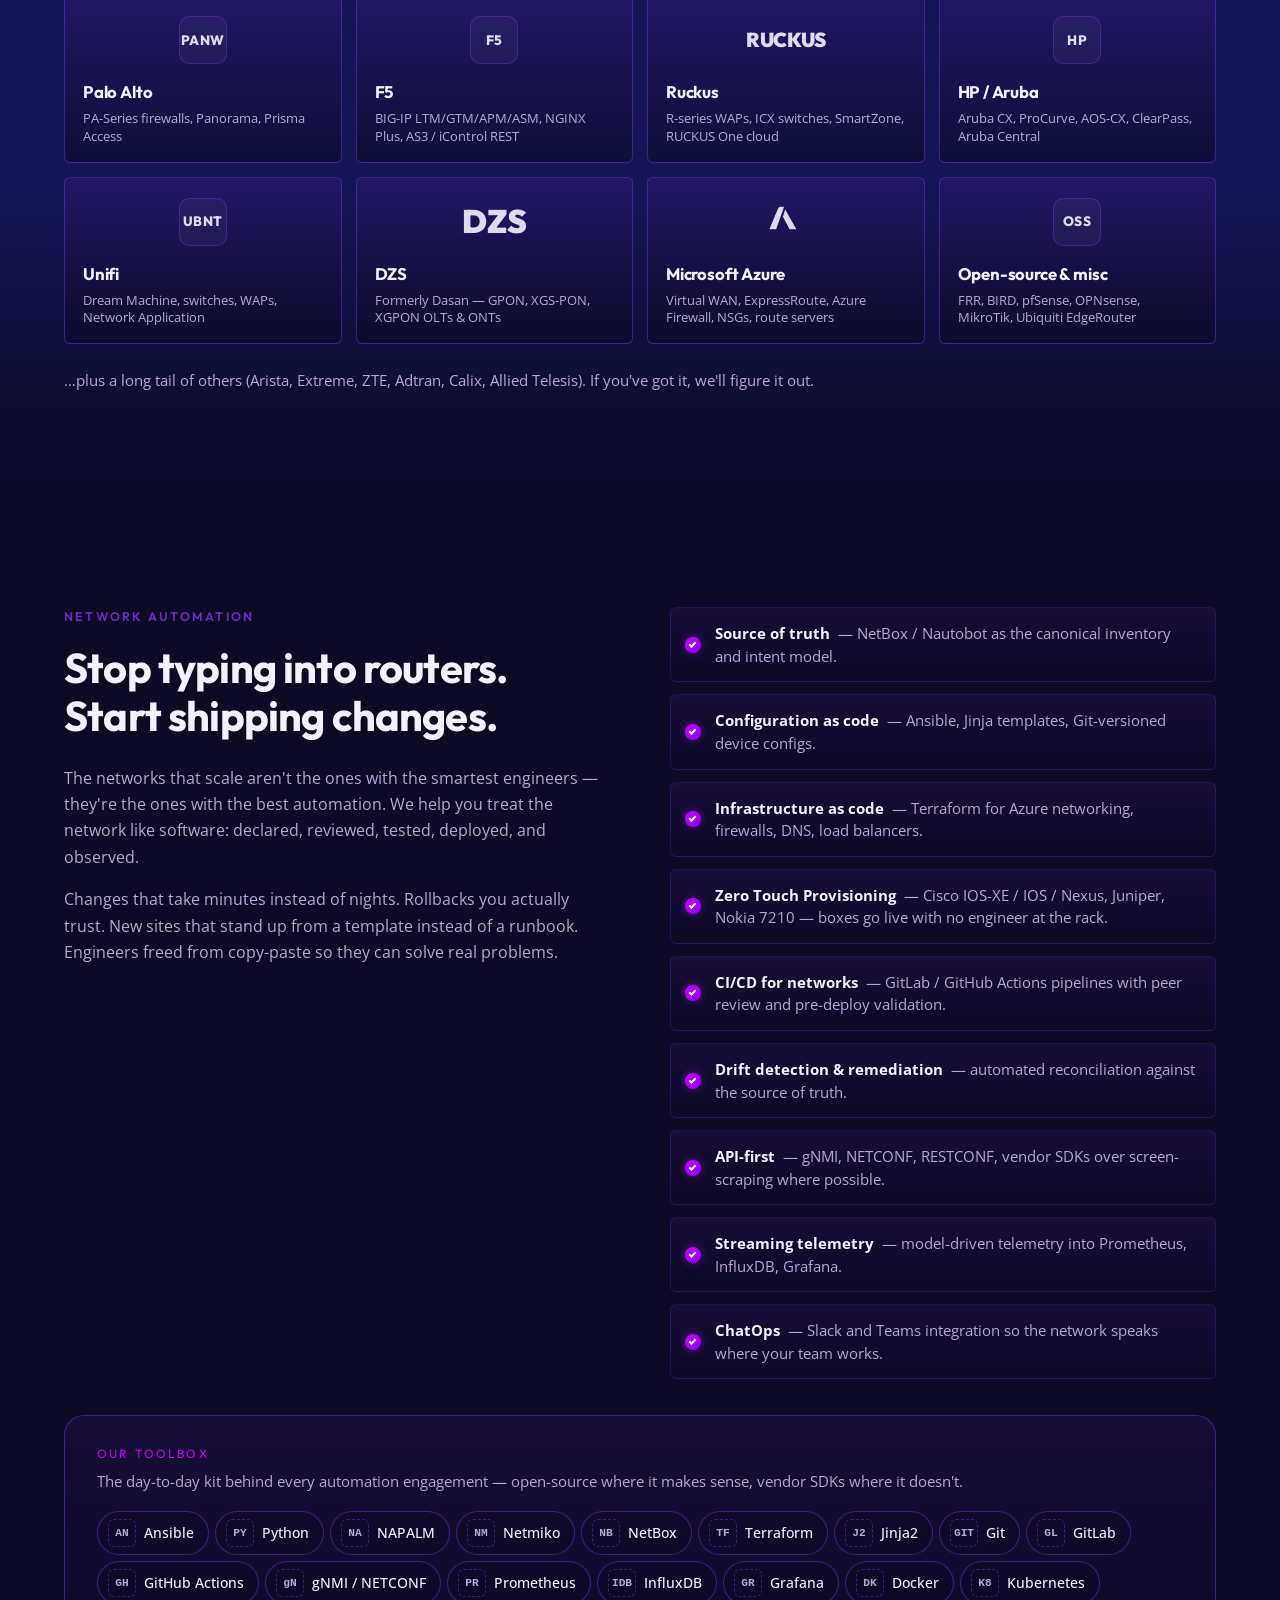
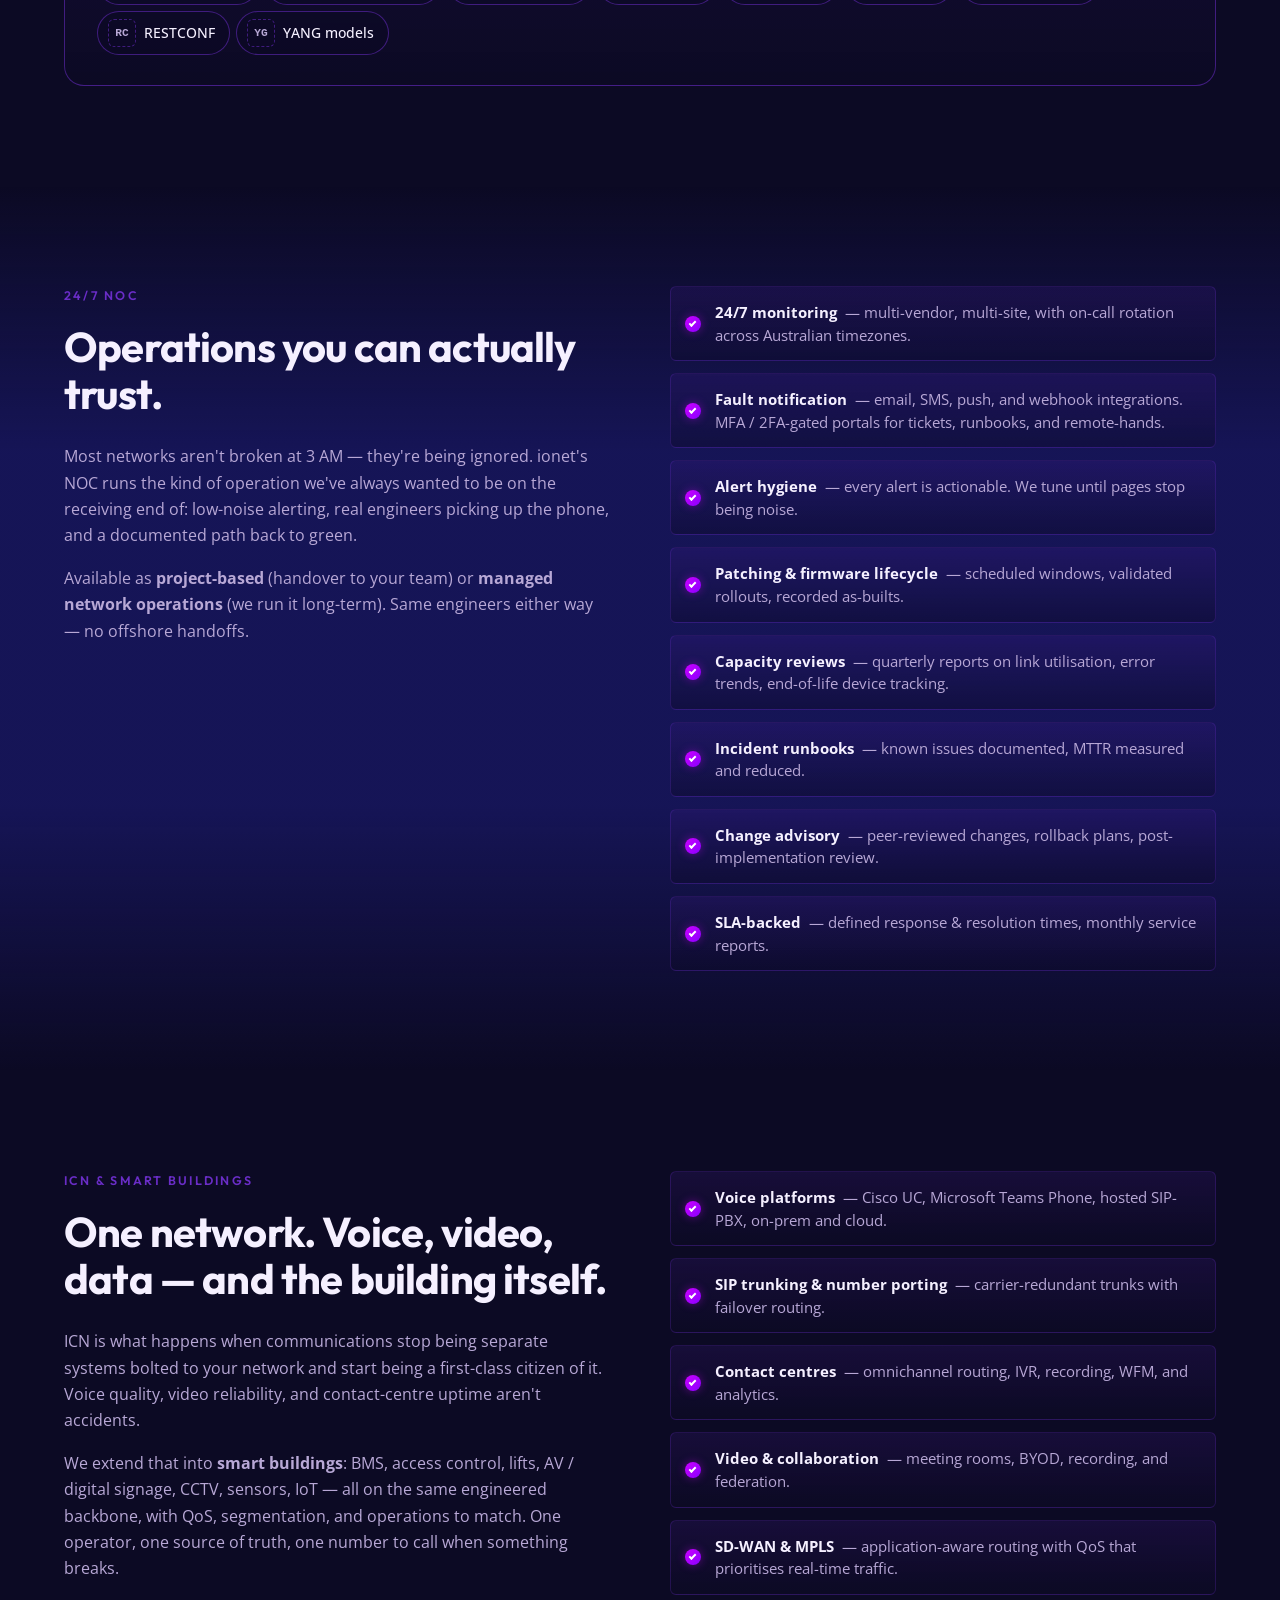
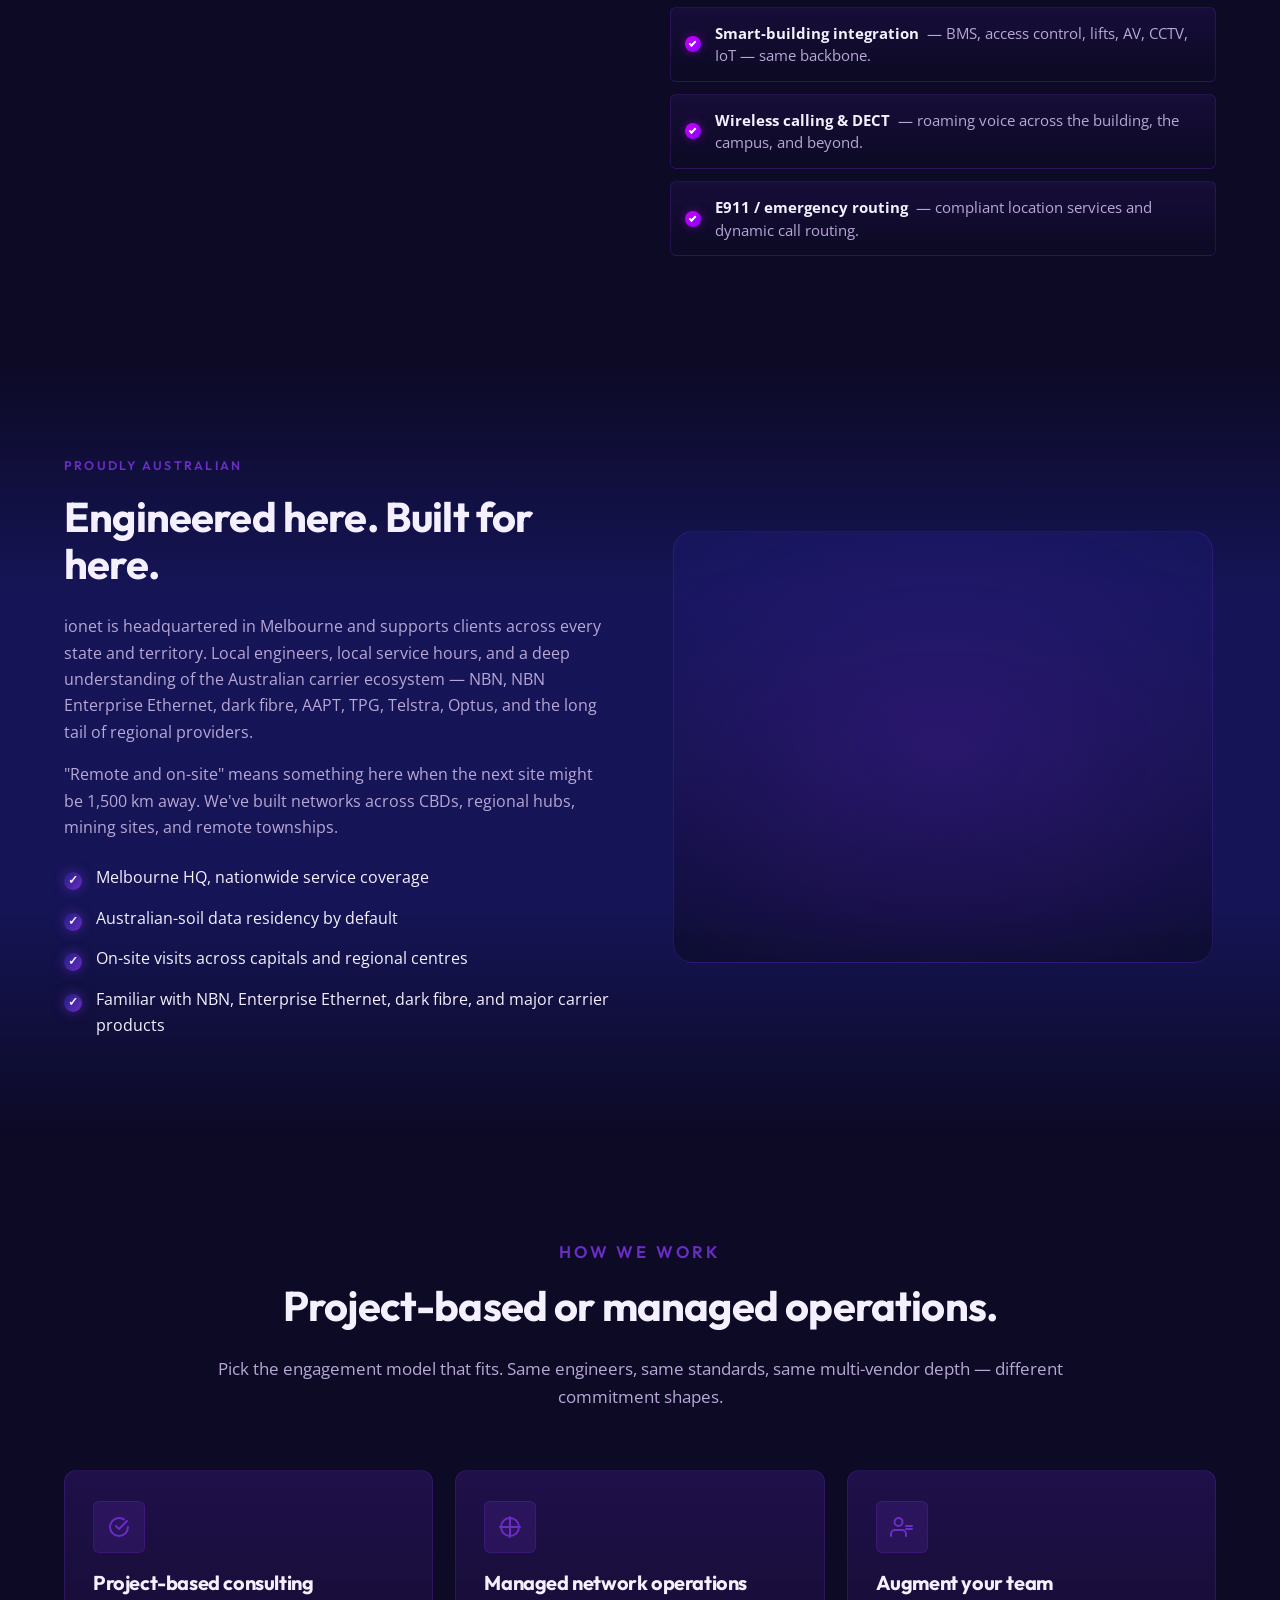
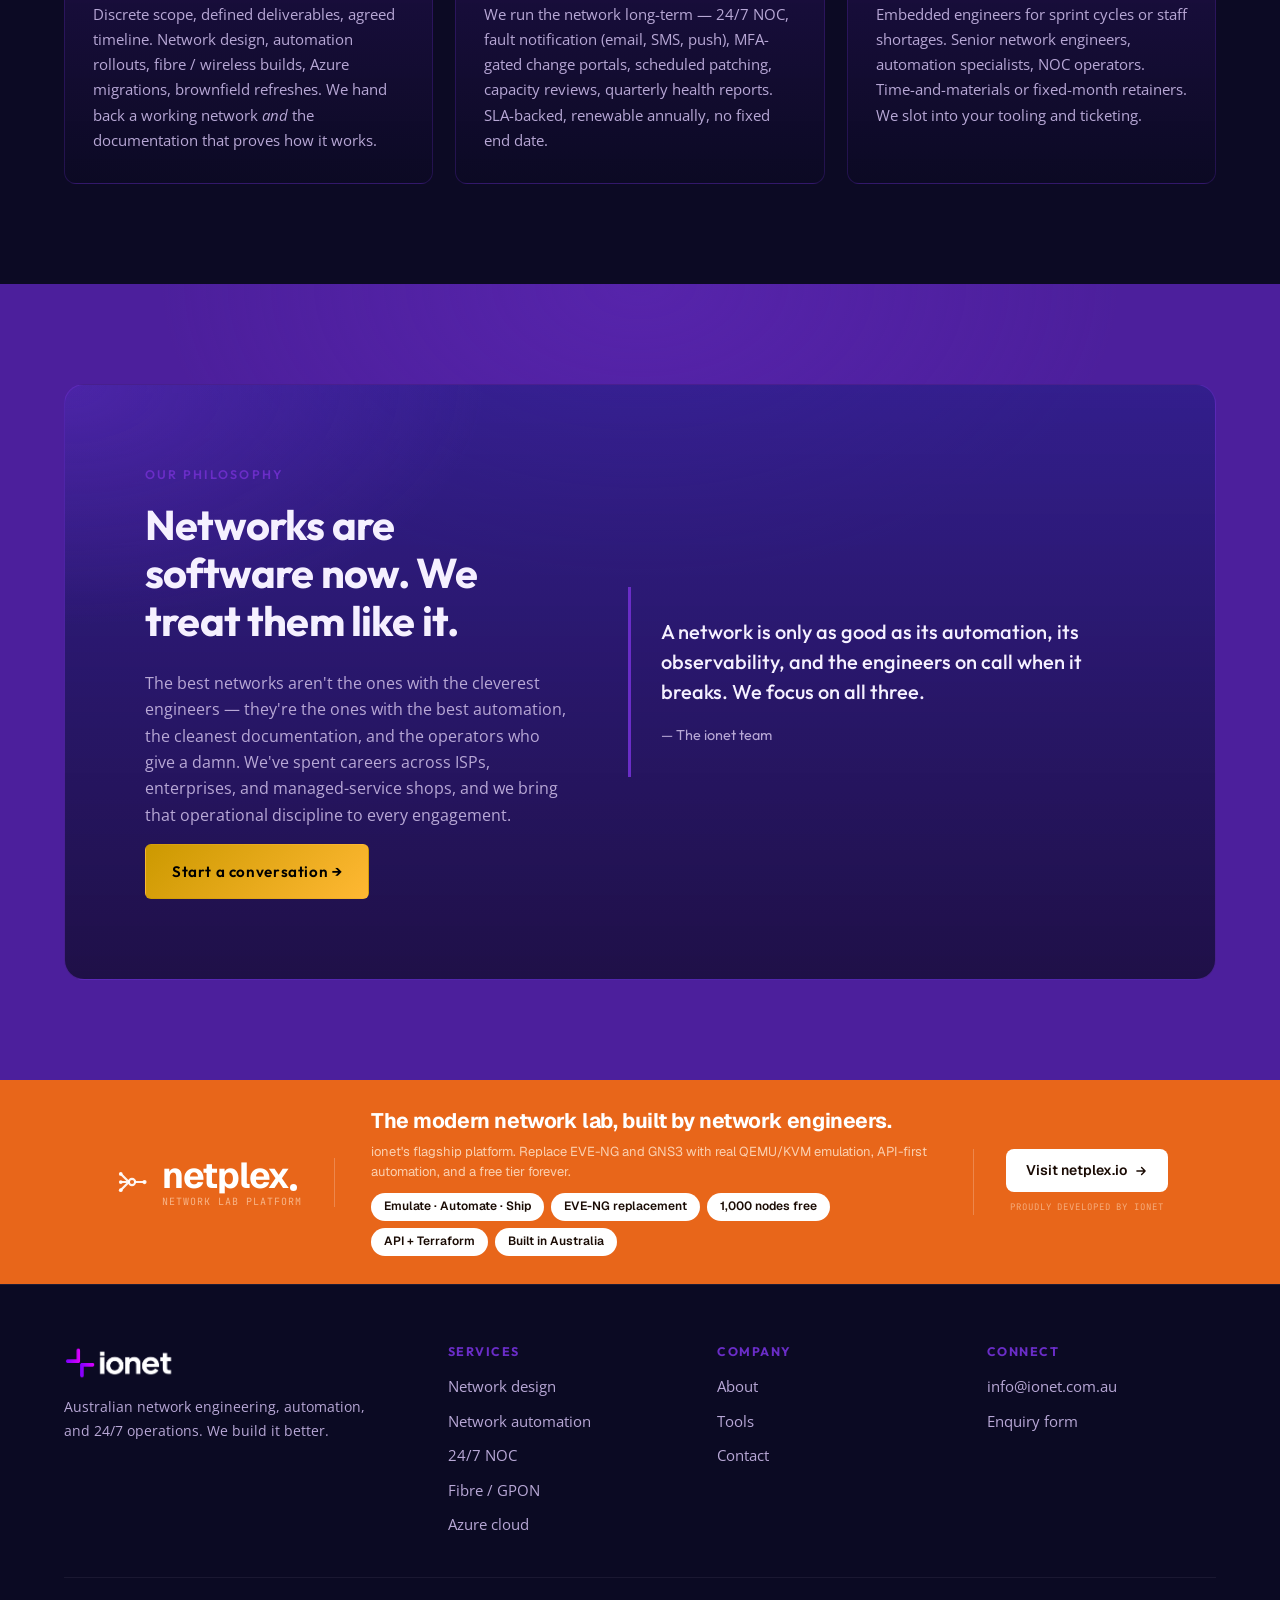
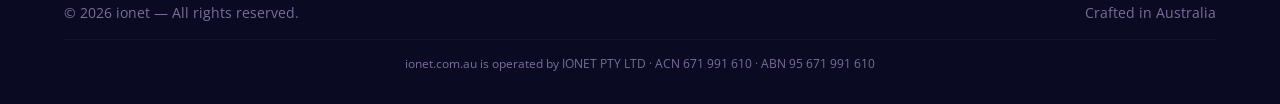
==== commit 2a264d27: "hero card: proper grid layout — in-flow on desktop and mobile Desktop: hero-grid gets 2 rows. hero-c" ====
--- a/index.html
+++ b/index.html
@@ -238,27 +238,27 @@
             <div class="stat"><strong>Operate</strong><span>24/7 NOC, MFA-gated alerts, SLA-backed response</span></div>
           </div>
         </div>
+        <a href="https://netplex.io" class="np-hero-card reveal" target="_blank" rel="noopener noreferrer">
+          <span class="np-hero-logo">
+            <span class="np-hero-icon">
+              <svg viewBox="0 0 64 64" fill="none" aria-hidden="true">
+                <g stroke="currentColor" stroke-width="3.4" stroke-linecap="round" stroke-linejoin="round">
+                  <path d="M14 19 L27 32 M14 32 L27 32 M14 45 L27 32"/>
+                  <path d="M37 32 L52 32"/>
+                  <circle cx="32" cy="32" r="5"/>
+                </g>
+                <circle cx="14" cy="19" r="3" fill="currentColor"/>
+                <circle cx="14" cy="32" r="3" fill="currentColor"/>
+                <circle cx="14" cy="45" r="3" fill="currentColor"/>
+                <circle cx="52" cy="32" r="3.4" fill="currentColor"/>
+              </svg>
+            </span>
+            <span class="np-hero-wm">netplex<span class="np-hero-dot"></span></span>
+          </span>
+          <span class="np-hero-tag">ionet's network lab platform. Emulate, automate, ship.</span>
+          <span class="np-hero-link">netplex.io →</span>
+        </a>
         <div class="earth-stage reveal">
-          <a href="https://netplex.io" class="np-hero-card" target="_blank" rel="noopener noreferrer">
-            <span class="np-hero-logo">
-              <span class="np-hero-icon">
-                <svg viewBox="0 0 64 64" fill="none" aria-hidden="true">
-                  <g stroke="currentColor" stroke-width="3.4" stroke-linecap="round" stroke-linejoin="round">
-                    <path d="M14 19 L27 32 M14 32 L27 32 M14 45 L27 32"/>
-                    <path d="M37 32 L52 32"/>
-                    <circle cx="32" cy="32" r="5"/>
-                  </g>
-                  <circle cx="14" cy="19" r="3" fill="currentColor"/>
-                  <circle cx="14" cy="32" r="3" fill="currentColor"/>
-                  <circle cx="14" cy="45" r="3" fill="currentColor"/>
-                  <circle cx="52" cy="32" r="3.4" fill="currentColor"/>
-                </svg>
-              </span>
-              <span class="np-hero-wm">netplex<span class="np-hero-dot"></span></span>
-            </span>
-            <span class="np-hero-tag">ionet's network lab platform. Emulate, automate, ship.</span>
-            <span class="np-hero-link">netplex.io →</span>
-          </a>
           <div class="earth-orbit"></div>
           <div class="earth-orbit inner"></div>
           <div id="earth" style="position:absolute;inset:0;"></div>
@@ -845,23 +845,39 @@
       }
 
       @media (max-width: 900px) {
-        .np-band { flex-direction: column; align-items: flex-start; gap: 20px; }
+        .np-band { flex-direction: column; align-items: flex-start; gap: 16px; }
         .np-band-logo { border-right: none; padding-right: 0; }
         .np-band-copy { padding: 0; }
         .np-band-cta { border-left: none; padding-left: 0; align-items: flex-start; }
-        .np-section { padding: 32px 0; }
+        .np-section { padding: 28px 0; }
+        .np-band-title { font-size: 17px; }
+        .np-pill-row { gap: 6px; }
+        .np-pill { font-size: 11px; padding: 3px 10px; }
+      }
+
+      /* ── Desktop: 2-row right column — card row 1, earth row 2 ── */
+      .hero-grid {
+        grid-template-rows: auto 1fr;
+        row-gap: 20px;
+      }
+      .hero-grid .hero-copy {
+        grid-column: 1;
+        grid-row: 1 / 3;
+        align-self: center;
+      }
+      .hero-grid .np-hero-card {
+        grid-column: 2;
+        grid-row: 1;
+        align-self: end;
+        justify-self: center;
+      }
+      .hero-grid .earth-stage {
+        grid-column: 2;
+        grid-row: 2;
       }
 
       /* ── netplex hero card ── */
-      /* Card anchored to earth-stage so left:50% is literally the earth's centre */
       .np-hero-card {
-        position: absolute;
-        left: 50%;
-        top: 0;
-        transform: translate(-50%, calc(-100% - 2cm));
-        z-index: 10;
-        z-index: 10;
-
         display: inline-flex;
         align-items: center;
         gap: 12px;
@@ -875,6 +891,14 @@
         width: 400px;
       }
       .np-hero-card:hover { opacity: 0.92; }
+
+      /* ── Mobile: single column — card sits between copy and earth ── */
+      @media (max-width: 960px) {
+        .hero-grid { grid-template-rows: auto; row-gap: 0; }
+        .hero-grid .hero-copy  { grid-column: 1; grid-row: auto; }
+        .hero-grid .np-hero-card { grid-column: 1; grid-row: auto; justify-self: stretch; width: 100%; margin: 24px 0 0; }
+        .hero-grid .earth-stage { grid-column: 1; grid-row: auto; }
+      }
 
       .np-hero-logo {
         display: flex;
